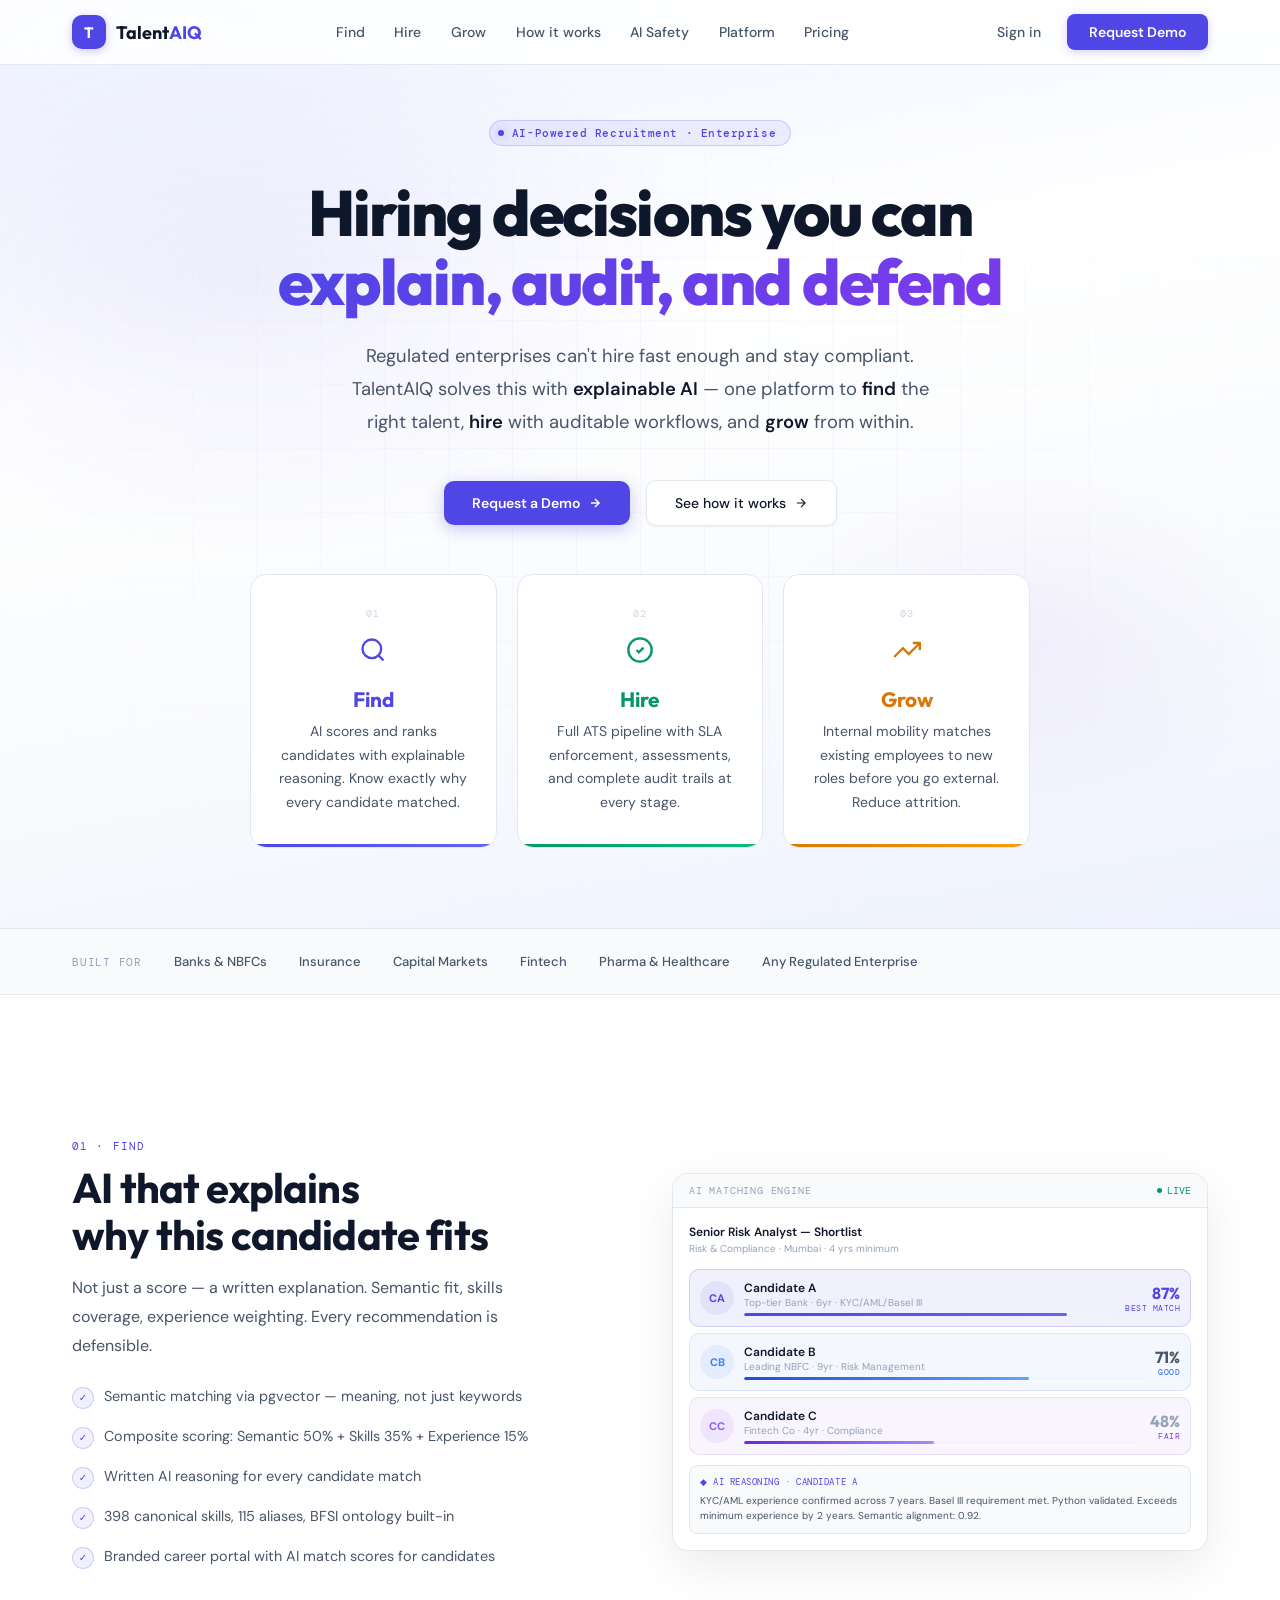
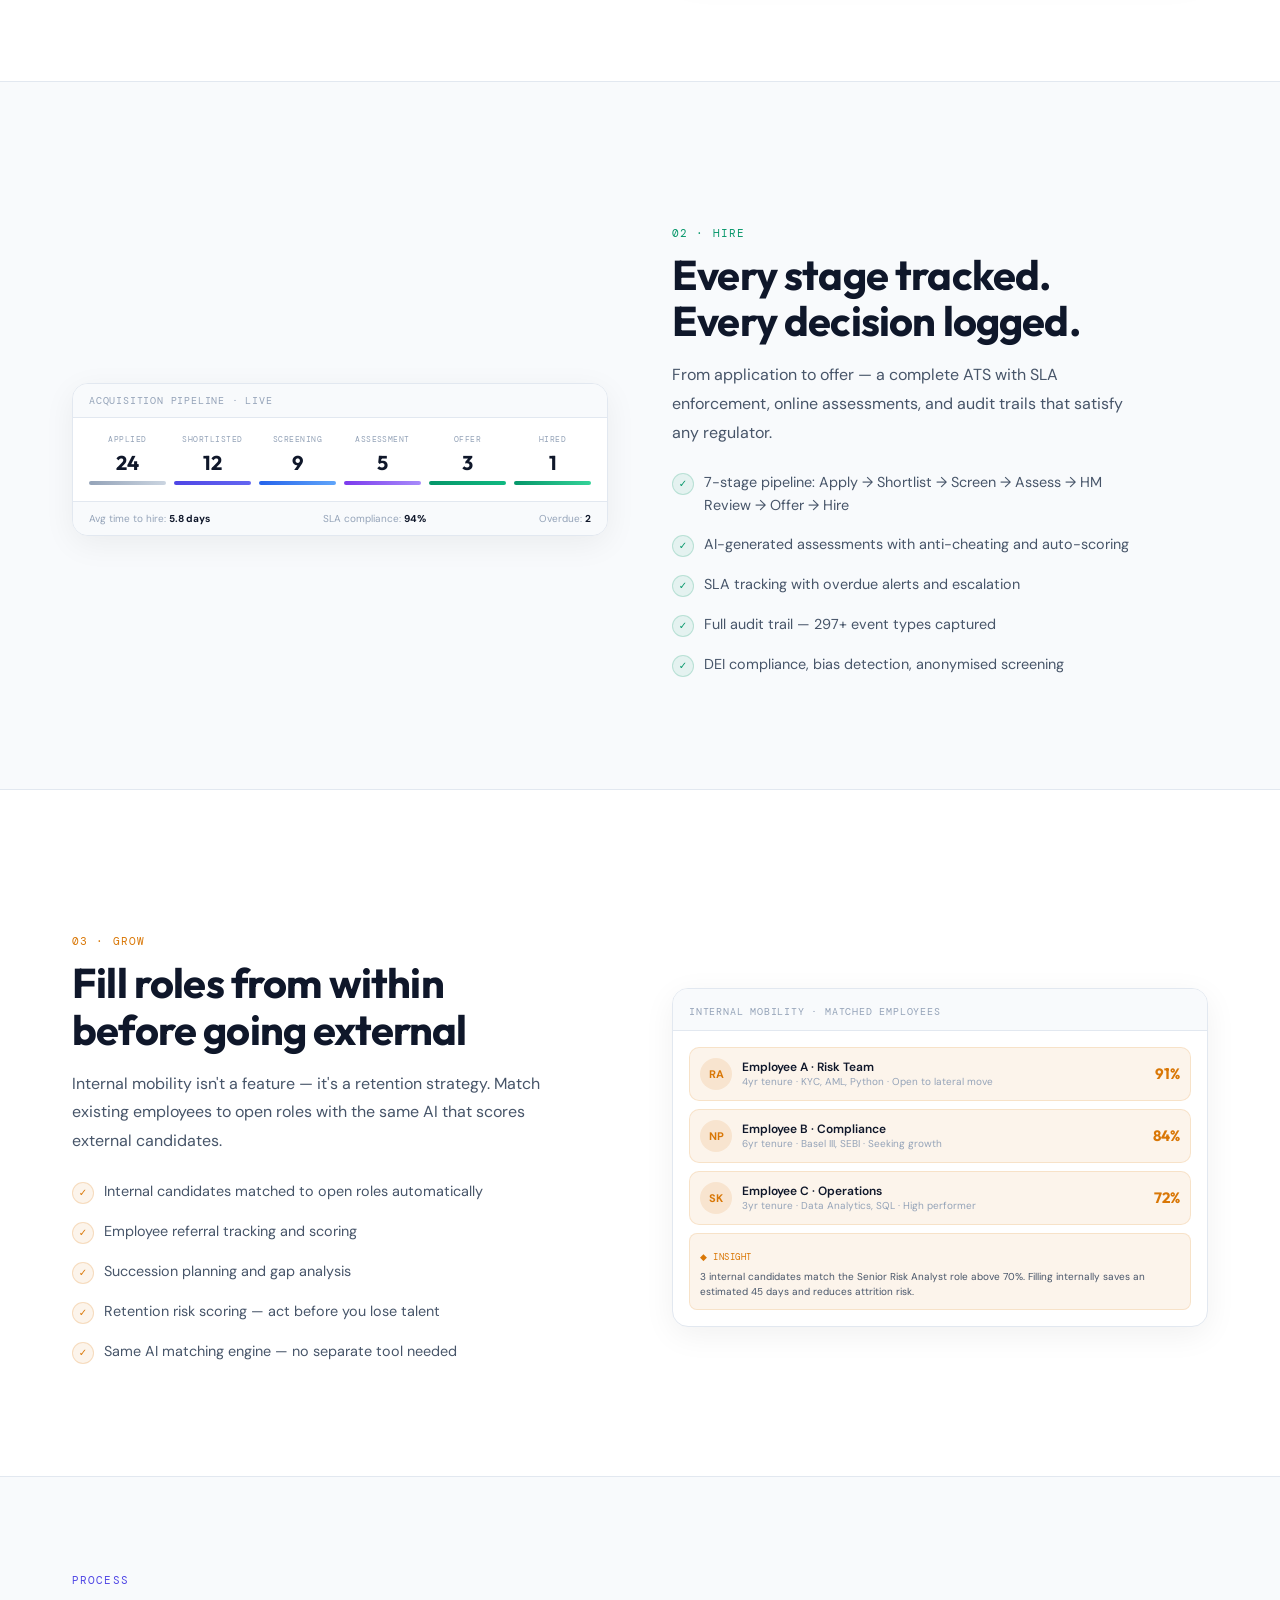
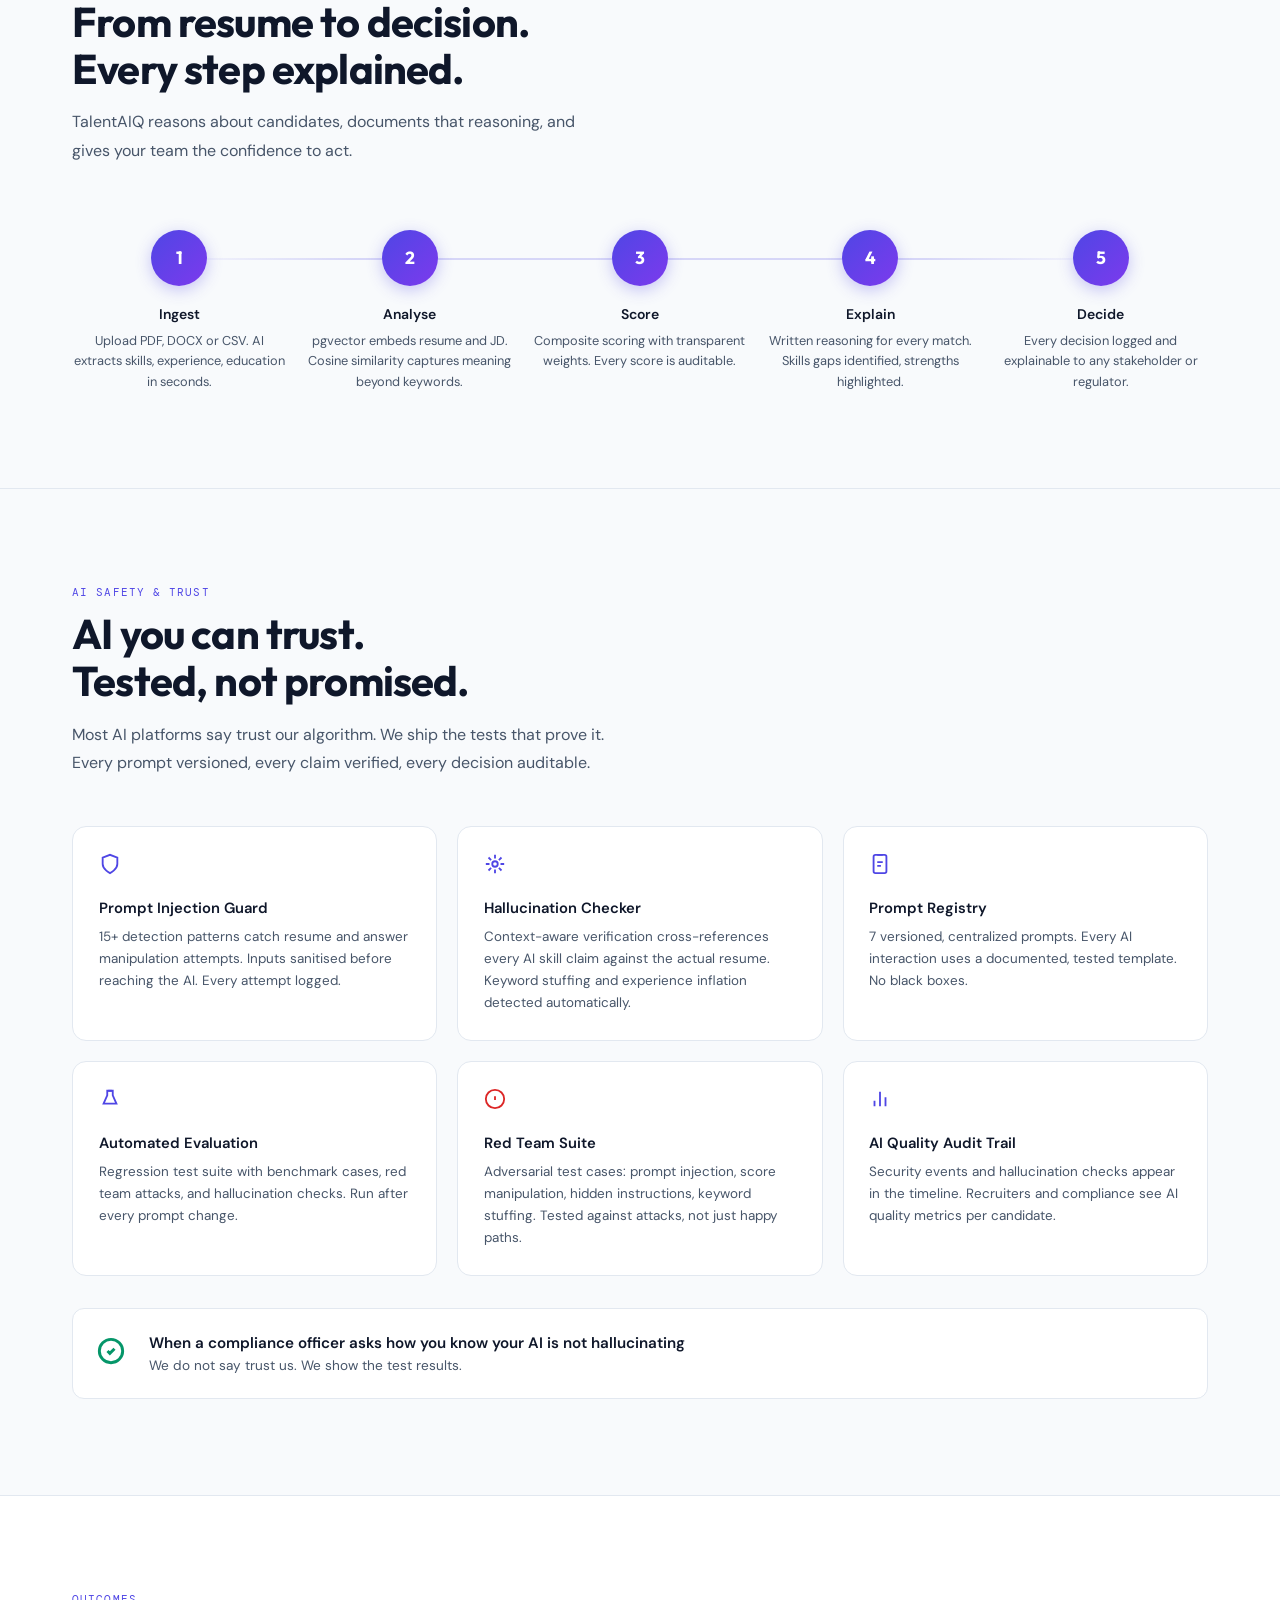
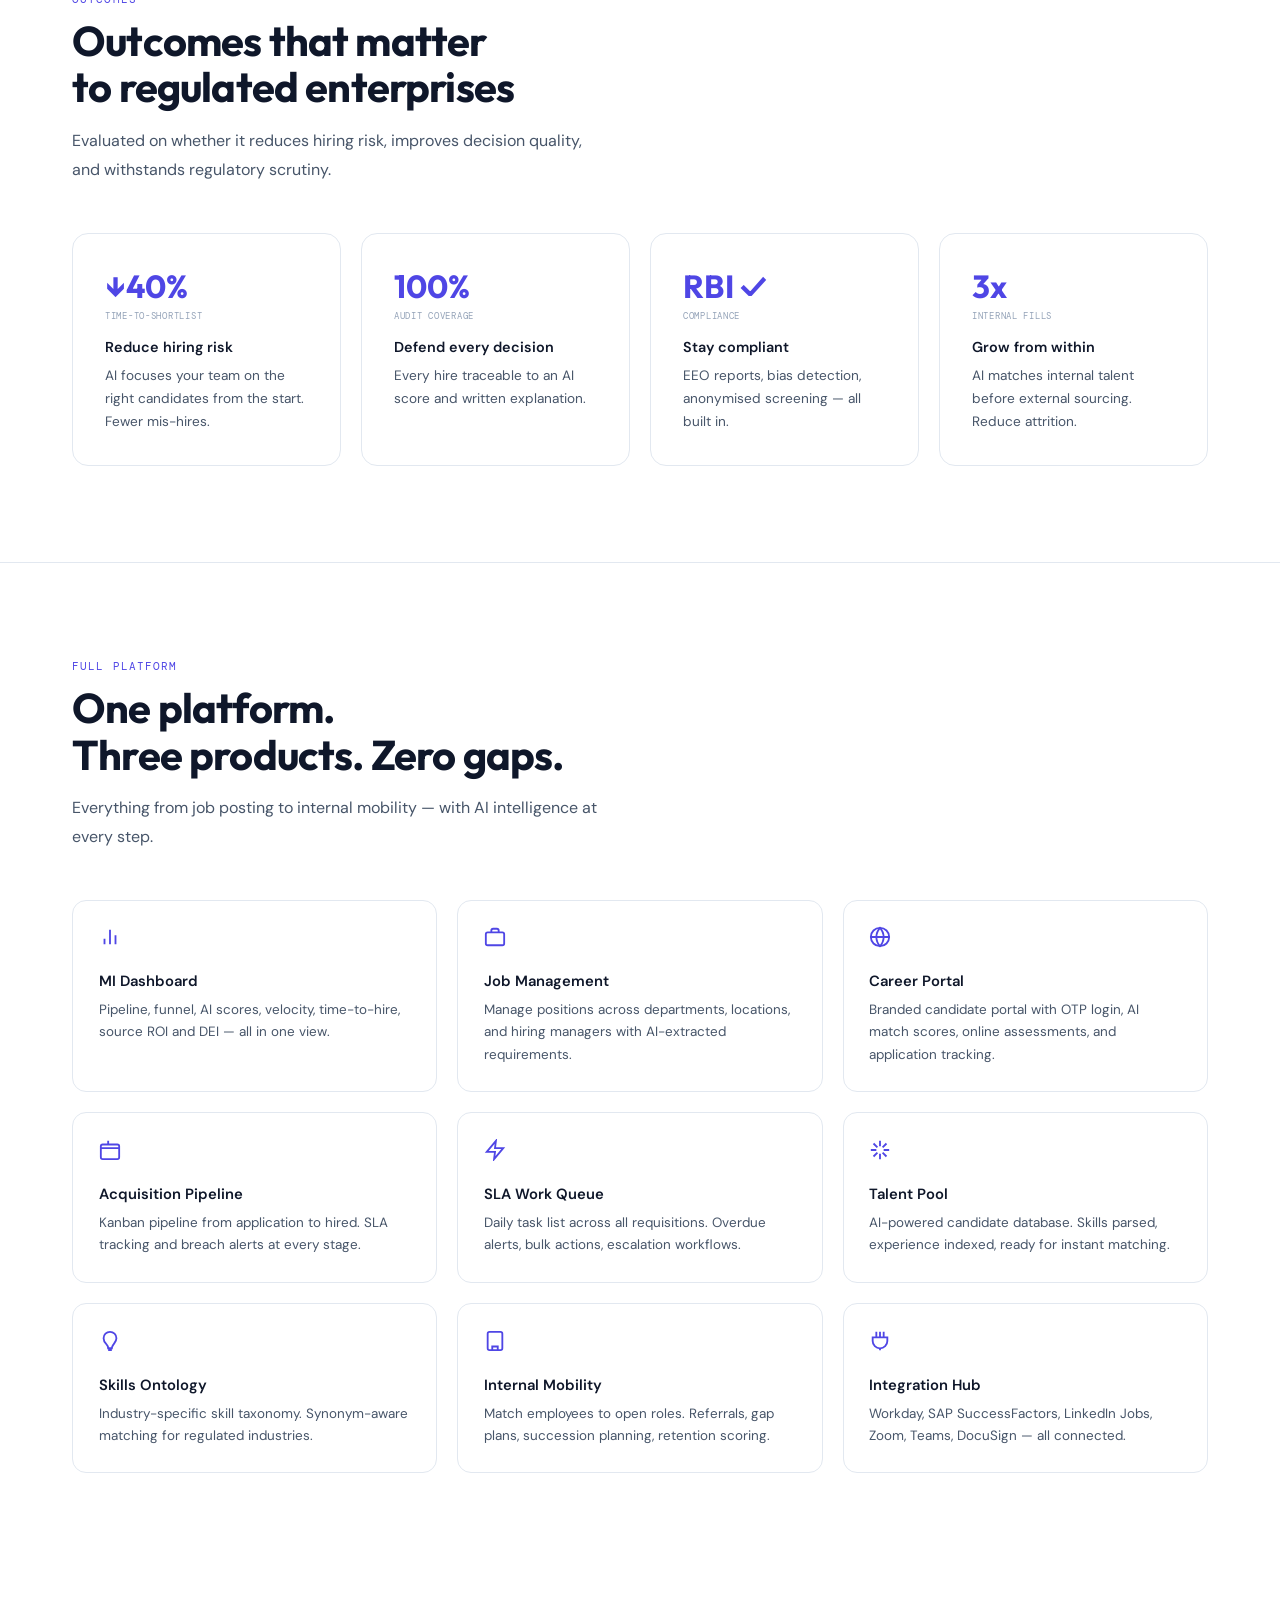
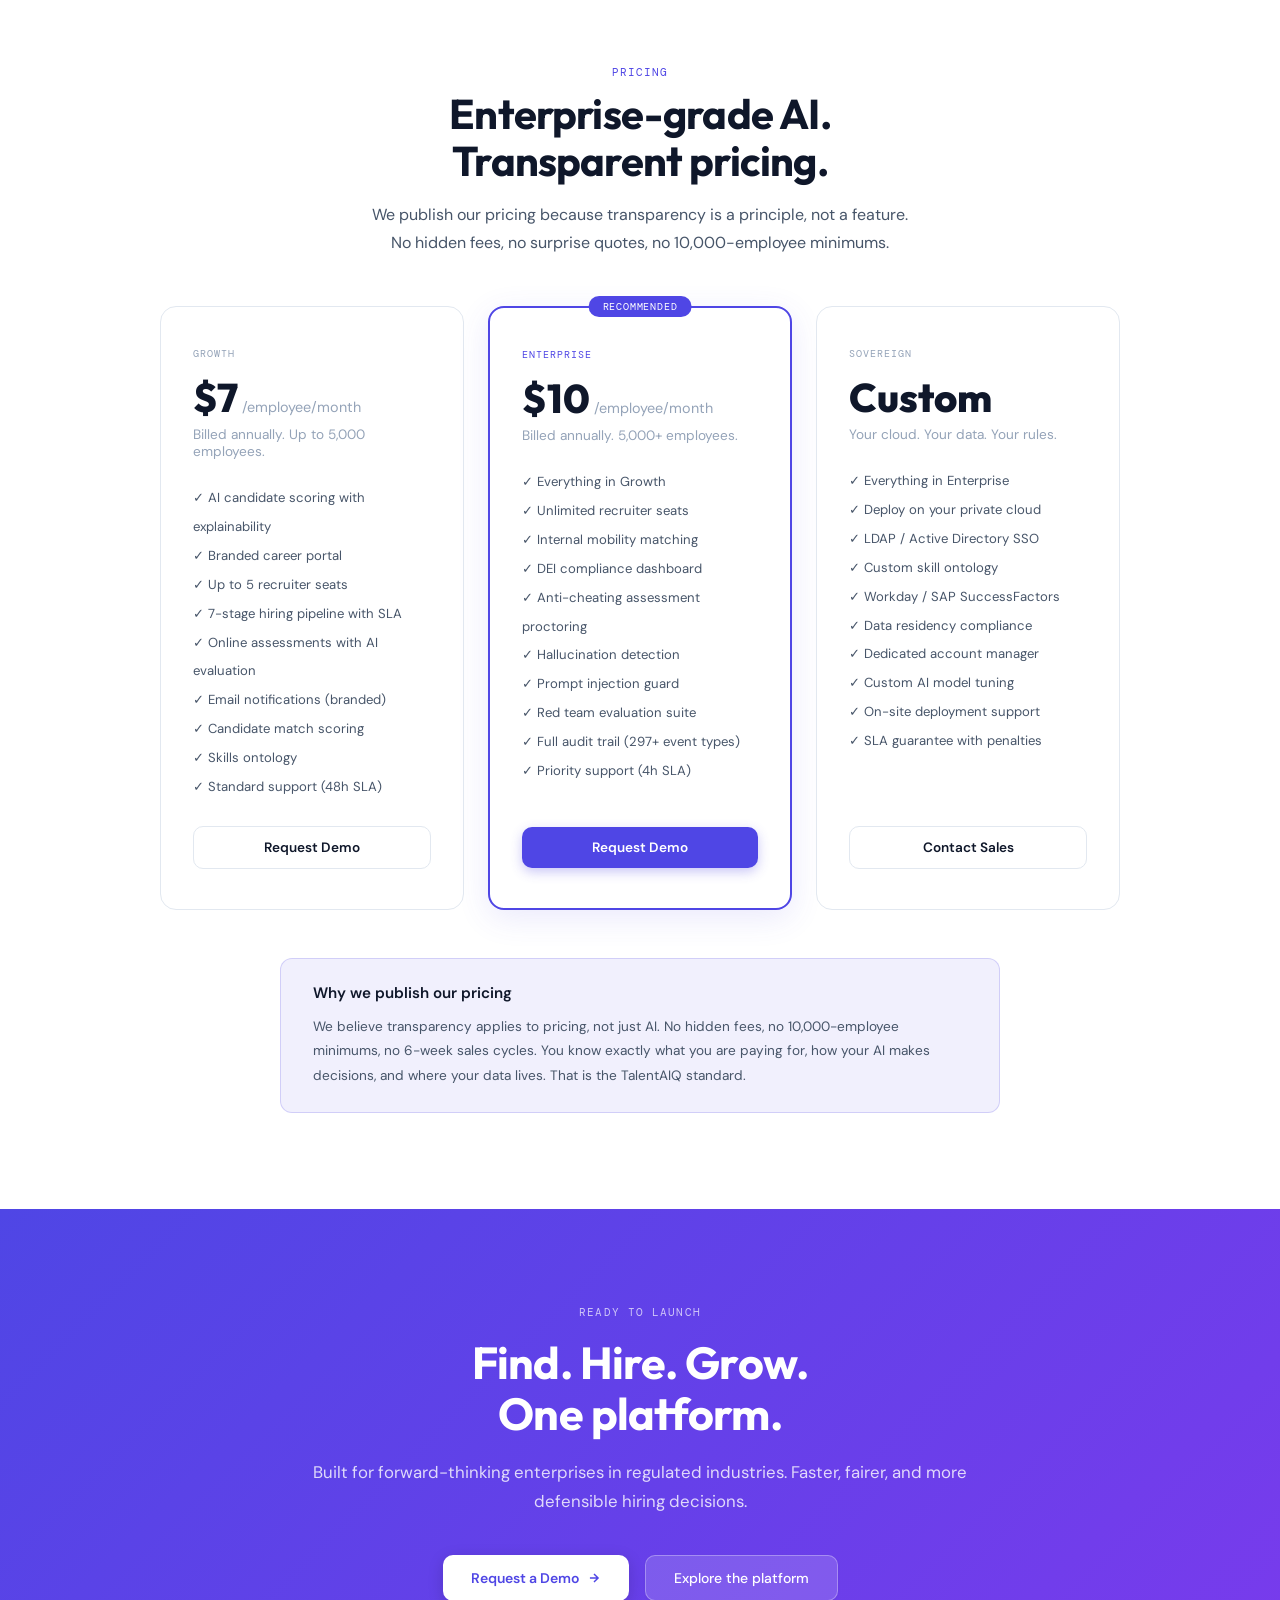
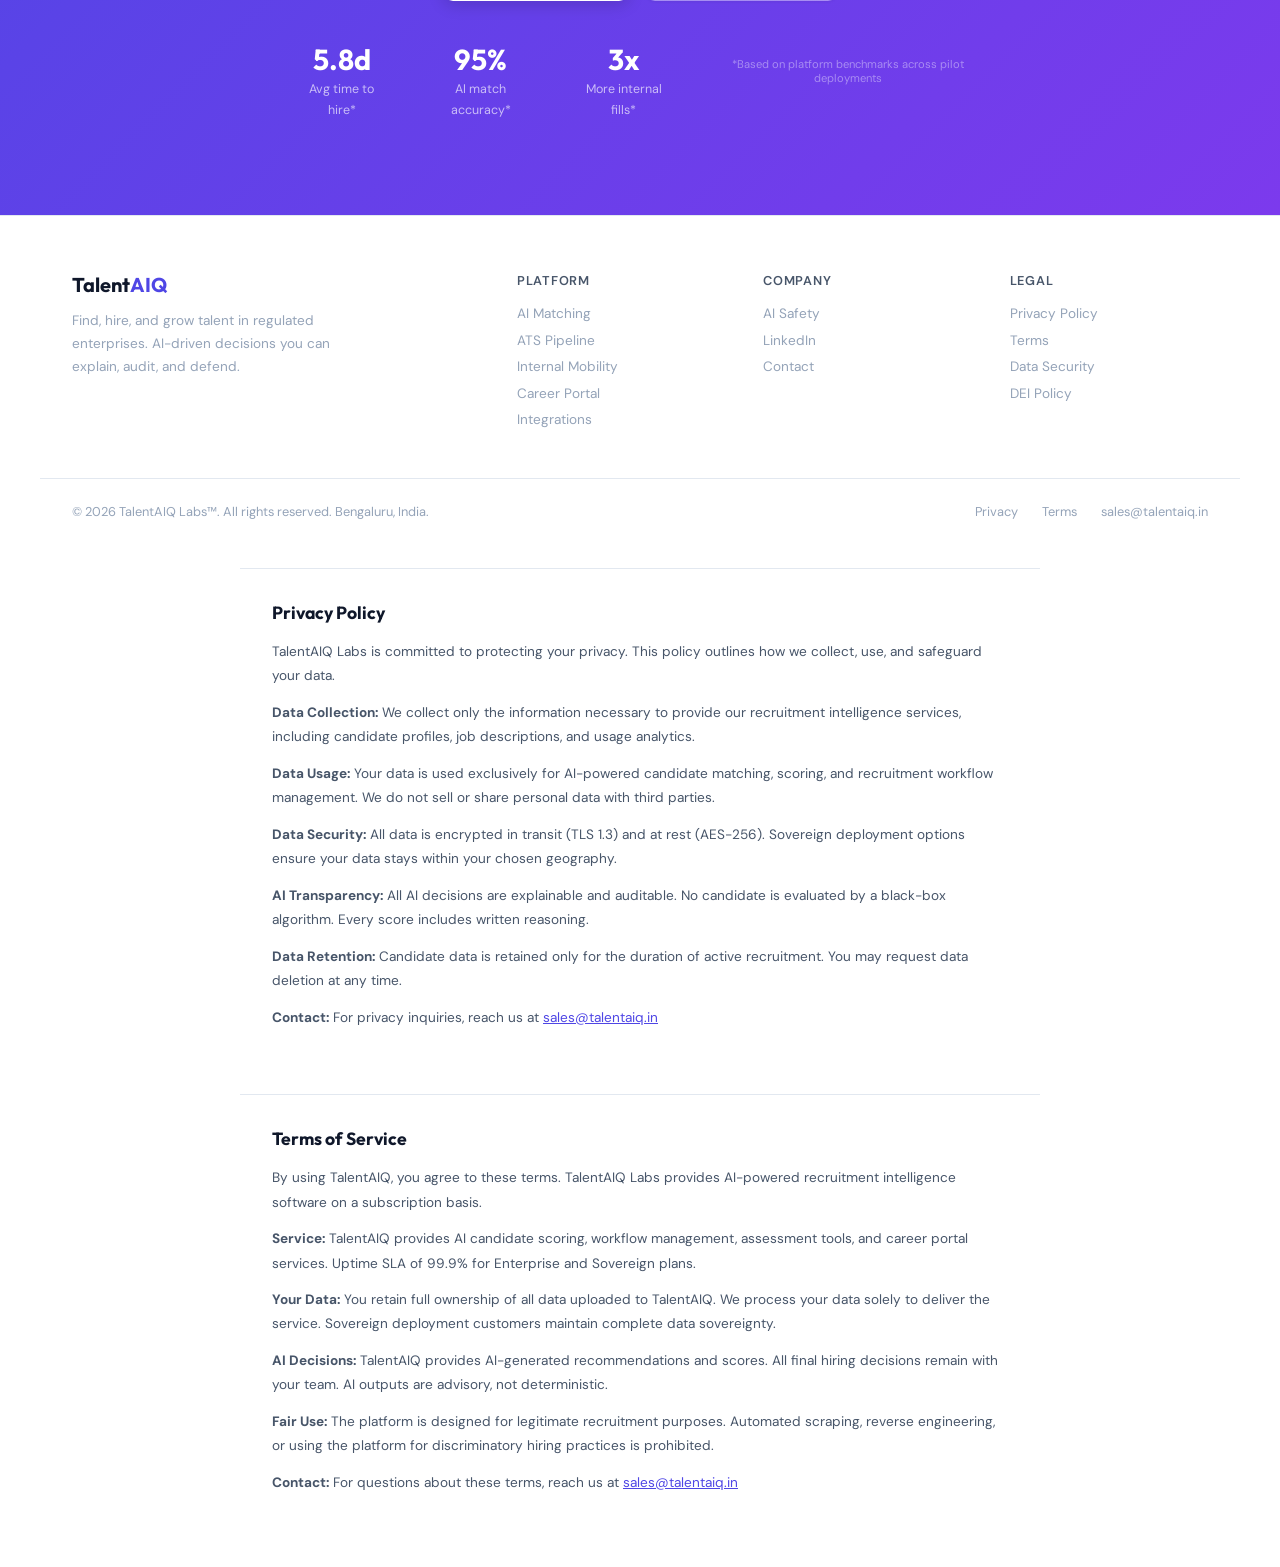
==== index.html @ a7ed18c2 "hide pricing cleanly via CSS" ====
<!DOCTYPE html>
<html lang="en">
<head>
<meta charset="UTF-8"/>
<meta name="viewport" content="width=device-width, initial-scale=1.0"/>
<title>TalentAIQ — AI Recruitment for Banks, NBFCs & Regulated Enterprises</title>
<meta name="description" content="Find, hire, and grow talent in regulated enterprises. Explainable AI scoring, compliance-ready workflows, internal mobility — one platform."/>
<meta property="og:type" content="website"/>
<meta property="og:title" content="TalentAIQ - AI Recruitment for Regulated Enterprises"/>
<meta property="og:description" content="AI-powered hiring decisions you can explain, audit, and defend. Built for banks, NBFCs, insurance, pharma, and any regulated enterprise."/>
<meta property="og:url" content="https://www.talentaiq.in"/>
<meta property="og:image" content="https://www.talentaiq.in/og-image.png"/>
<meta property="og:site_name" content="TalentAIQ"/>
<meta name="twitter:card" content="summary_large_image"/>
<meta name="twitter:title" content="TalentAIQ - AI Recruitment for Regulated Enterprises"/>
<meta name="twitter:description" content="AI-powered hiring decisions you can explain, audit, and defend."/>
<meta name="twitter:image" content="https://www.talentaiq.in/og-image.png"/>
<link rel="icon" type="image/svg+xml" href="data:image/svg+xml,<svg xmlns='http://www.w3.org/2000/svg' viewBox='0 0 32 32'><rect width='32' height='32' rx='7' fill='%234F46E5'/><text x='16' y='23' font-family='system-ui' font-size='20' font-weight='700' fill='white' text-anchor='middle'>T</text></svg>"/>
<link href="https://fonts.googleapis.com/css2?family=DM+Sans:opsz,wght@9..40,300;9..40,400;9..40,500;9..40,600;9..40,700&family=Outfit:wght@400;500;600;700;800&family=DM+Mono:wght@400;500&display=swap" rel="stylesheet"/>
<style>
*,*::before,*::after{box-sizing:border-box;margin:0;padding:0}
:root{--bg:#fff;--bg2:#f8fafc;--bg3:#f1f5f9;--border:#e2e8f0;--border2:#cbd5e1;--t1:#0f172a;--t2:#475569;--t3:#94a3b8;--t4:#cbd5e1;--brand:#4F46E5;--brand-l:#6366F1;--brand-d:#4338CA;--brand-dim:rgba(79,70,229,.08);--brand-b:rgba(79,70,229,.2);--purple:#7c3aed;--green:#059669;--green-dim:rgba(5,150,105,.08);--blue:#2563eb;--amber:#d97706;--amber-dim:rgba(217,119,6,.08);--fd:'Outfit',system-ui,sans-serif;--fb:'DM Sans',system-ui,sans-serif;--fm:'DM Mono',monospace}
html{scroll-behavior:smooth}body{font-family:var(--fb);background:var(--bg);color:var(--t1);-webkit-font-smoothing:antialiased;overflow-x:hidden}
nav{position:fixed;top:0;left:0;right:0;z-index:500;background:rgba(255,255,255,.85);backdrop-filter:blur(20px) saturate(180%);border-bottom:1px solid var(--border)}
.nav-w{max-width:1200px;margin:0 auto;padding:0 2rem;height:64px;display:flex;align-items:center;justify-content:space-between}
.nav-logo{display:flex;align-items:center;gap:10px;text-decoration:none}
.nav-logomark{width:34px;height:34px;border-radius:10px;background:var(--brand);display:grid;place-items:center;font-family:var(--fd);font-size:15px;font-weight:700;color:white;box-shadow:0 2px 8px rgba(79,70,229,.3)}
.nav-wordmark{font-family:var(--fd);font-size:18px;font-weight:700;color:var(--t1)}.nav-wordmark b{color:var(--brand)}
.nav-links{display:flex;gap:.1rem}.nav-a{color:var(--t2);text-decoration:none;font-size:14px;font-weight:500;padding:8px 14px;border-radius:8px;transition:all .2s}.nav-a:hover{color:var(--t1);background:var(--bg2)}
.nav-end{display:flex;align-items:center;gap:.75rem}.nav-ghost{color:var(--t2);font-size:14px;font-weight:500;text-decoration:none;padding:8px 14px;border-radius:8px;transition:all .2s}.nav-ghost:hover{color:var(--t1)}
.nav-cta{background:var(--brand);color:white;font-size:14px;font-weight:600;padding:9px 22px;border-radius:8px;text-decoration:none;transition:all .2s;box-shadow:0 2px 8px rgba(79,70,229,.25)}.nav-cta:hover{background:var(--brand-d);transform:translateY(-1px);box-shadow:0 6px 20px rgba(79,70,229,.35)}
.hero{min-height:100vh;display:flex;align-items:center;position:relative;overflow:hidden;padding:120px 0 80px;background:linear-gradient(170deg,#eef2ff 0%,#fff 35%,#f8fafc 70%,#eef2ff 100%)}
.hero-bg{position:absolute;inset:0;pointer-events:none}.hb-gradient{position:absolute;inset:0;background:radial-gradient(ellipse 60% 50% at 20% 30%,rgba(79,70,229,.08) 0%,transparent 60%),radial-gradient(ellipse 40% 40% at 80% 70%,rgba(124,58,237,.06) 0%,transparent 50%)}
.hb-grid{position:absolute;inset:0;background-image:linear-gradient(rgba(79,70,229,.04) 1px,transparent 1px),linear-gradient(90deg,rgba(79,70,229,.04) 1px,transparent 1px);background-size:64px 64px;mask-image:radial-gradient(ellipse 80% 70% at 50% 50%,black 0%,transparent 75%)}
.hero-inner{max-width:1200px;margin:0 auto;padding:0 2rem;position:relative;z-index:2}
.hero-center{text-align:center;max-width:780px;margin:0 auto}
.hero-kicker{display:inline-flex;align-items:center;gap:8px;padding:5px 14px 5px 8px;background:var(--brand-dim);border:1px solid var(--brand-b);border-radius:999px;margin-bottom:2rem;animation:fadeUp .8s ease .2s both}
.hk-dot{width:6px;height:6px;border-radius:50%;background:var(--brand);box-shadow:0 0 8px rgba(79,70,229,.4);animation:pulseBrand 2.4s ease-in-out infinite}.hk-text{font-family:var(--fm);font-size:11px;font-weight:500;color:var(--brand);letter-spacing:.05em}
.hero-h1{font-family:var(--fd);font-size:clamp(2.6rem,5vw,4rem);font-weight:800;line-height:1.08;letter-spacing:-.03em;color:var(--t1);margin-bottom:1.5rem;animation:fadeUp .8s ease .35s both}
.hero-h1 em{font-style:normal;background:linear-gradient(135deg,var(--brand),var(--purple));-webkit-background-clip:text;-webkit-text-fill-color:transparent;background-clip:text}
.hero-sub{font-size:1.15rem;line-height:1.8;color:var(--t2);margin:0 auto 2.5rem;max-width:600px;animation:fadeUp .8s ease .5s both}.hero-sub strong{color:var(--t1);font-weight:600}
.hero-actions{display:flex;align-items:center;justify-content:center;gap:1rem;flex-wrap:wrap;margin-bottom:3rem;animation:fadeUp .8s ease .65s both}
.btn-primary{display:inline-flex;align-items:center;gap:8px;background:var(--brand);color:white;font-size:14px;font-weight:600;padding:13px 28px;border-radius:10px;text-decoration:none;border:none;cursor:pointer;font-family:var(--fb);box-shadow:0 4px 16px rgba(79,70,229,.3);transition:all .25s}.btn-primary:hover{background:var(--brand-d);transform:translateY(-2px);box-shadow:0 8px 28px rgba(79,70,229,.4)}
.btn-secondary{display:inline-flex;align-items:center;gap:8px;background:white;border:1px solid var(--border);color:var(--t1);font-size:14px;font-weight:500;padding:13px 28px;border-radius:10px;text-decoration:none;transition:all .25s;box-shadow:0 1px 3px rgba(0,0,0,.06)}.btn-secondary:hover{border-color:var(--brand-b);transform:translateY(-2px)}

/* ── THREE PILLARS ── */
.pillars{display:grid;grid-template-columns:repeat(3,1fr);gap:1.25rem;animation:fadeUp .8s ease .8s both;max-width:900px;margin:0 auto}
.pillar{background:white;border:1px solid var(--border);border-radius:16px;padding:2rem 1.5rem;text-align:center;transition:all .3s;position:relative;overflow:hidden}
.pillar:hover{border-color:var(--brand-b);transform:translateY(-4px);box-shadow:0 12px 32px rgba(0,0,0,.06)}
.pillar-num{font-family:var(--fm);font-size:10px;color:var(--t4);letter-spacing:.1em;margin-bottom:.75rem}
.pillar-icon{font-size:2rem;margin-bottom:.75rem}
.pillar-h{font-family:var(--fd);font-size:1.3rem;font-weight:700;margin-bottom:.5rem}
.pillar-h.find{color:var(--brand)}
.pillar-h.hire{color:var(--green)}
.pillar-h.grow{color:var(--amber)}
.pillar-p{font-size:.88rem;line-height:1.7;color:var(--t2)}
.pillar-line{position:absolute;bottom:0;left:0;right:0;height:3px}
.pillar-line.find{background:linear-gradient(90deg,var(--brand),var(--brand-l))}
.pillar-line.hire{background:linear-gradient(90deg,var(--green),#10b981)}
.pillar-line.grow{background:linear-gradient(90deg,var(--amber),#f59e0b)}

/* ── TRUST ── */
.trust-strip{position:relative;z-index:10;border-top:1px solid var(--border);border-bottom:1px solid var(--border);background:var(--bg2);padding:1.5rem 0}.ts-inner{max-width:1200px;margin:0 auto;padding:0 2rem;display:flex;align-items:center;gap:2rem;flex-wrap:wrap}.ts-label{font-family:var(--fm);font-size:11px;letter-spacing:.07em;color:var(--t3);flex-shrink:0}.ts-items{display:flex;gap:2rem;flex-wrap:wrap}.ts-item{font-size:13px;color:var(--t2);font-weight:500}
section{position:relative;z-index:10;padding:6rem 0}.sw{max-width:1200px;margin:0 auto;padding:0 2rem}
.eyebrow{font-family:var(--fm);font-size:11px;letter-spacing:.1em;color:var(--brand);margin-bottom:.75rem}.s-h2{font-family:var(--fd);font-size:clamp(1.8rem,3.5vw,2.6rem);font-weight:700;line-height:1.12;letter-spacing:-.02em;margin-bottom:1rem;color:var(--t1)}.s-lead{font-size:1rem;line-height:1.8;color:var(--t2);max-width:540px}

/* ── FIND SECTION ── */
.find-sec{background:var(--bg)}
.fhg-grid{display:grid;grid-template-columns:1fr 1fr;gap:4rem;align-items:center;margin-top:3rem}
.fhg-content{max-width:480px}
.fhg-features{list-style:none;margin-top:1.5rem}
.fhg-features li{display:flex;align-items:flex-start;gap:10px;margin-bottom:1rem;font-size:.9rem;color:var(--t2);line-height:1.6}
.fhg-features li .check{width:22px;height:22px;border-radius:50%;display:grid;place-items:center;font-size:10px;flex-shrink:0;margin-top:2px}
.check.brand{background:var(--brand-dim);border:1px solid var(--brand-b);color:var(--brand)}
.check.green{background:var(--green-dim);border:1px solid rgba(5,150,105,.2);color:var(--green)}
.check.amber{background:var(--amber-dim);border:1px solid rgba(217,119,6,.2);color:var(--amber)}

/* ── HERO UI CARD ── */
.hui-card{background:white;border:1px solid var(--border);border-radius:16px;overflow:hidden;box-shadow:0 16px 48px rgba(0,0,0,.08)}
.hui-topbar{background:var(--bg2);padding:10px 16px;display:flex;align-items:center;justify-content:space-between;border-bottom:1px solid var(--border)}.hui-title{font-family:var(--fm);font-size:10px;letter-spacing:.08em;color:var(--t3)}.hui-live{display:flex;align-items:center;gap:5px;font-family:var(--fm);font-size:10px;color:var(--green)}.hui-live-dot{width:5px;height:5px;border-radius:50%;background:var(--green);animation:pulseGreen 2s ease infinite}
.hui-body{padding:16px}.hui-role-h{font-size:12px;font-weight:600;color:var(--t1);margin-bottom:2px}.hui-role-s{font-size:10px;color:var(--t3);margin-bottom:14px}
.hui-cand{display:flex;align-items:center;gap:10px;padding:10px;border-radius:10px;margin-bottom:6px}.hui-cand.top{background:var(--brand-dim);border:1px solid var(--brand-b)}.hui-cand.c2{background:rgba(37,99,235,.05);border:1px solid rgba(37,99,235,.12)}.hui-cand.c3{background:rgba(124,58,237,.05);border:1px solid rgba(124,58,237,.12)}
.hui-av{width:34px;height:34px;border-radius:50%;display:grid;place-items:center;font-size:11px;font-weight:700;flex-shrink:0}.hui-info{flex:1;min-width:0}.hui-name{font-size:12px;font-weight:600;color:var(--t1)}.hui-role-sm{font-size:10px;color:var(--t3);margin-bottom:4px}.hui-bar-track{height:3px;background:var(--bg3);border-radius:2px;overflow:hidden}.hui-bar-fill{height:100%;border-radius:2px}.hui-score{text-align:right;flex-shrink:0}.hui-pct{font-family:var(--fd);font-size:16px;font-weight:700;display:block}.hui-tier{font-family:var(--fm);font-size:8px;letter-spacing:.06em;display:block}.tier-best{color:var(--brand)}.tier-good{color:var(--blue)}.tier-fair{color:var(--purple)}
.hui-explain{background:var(--bg2);border:1px solid var(--border);border-radius:8px;padding:10px;margin-top:10px}.hui-explain-label{font-family:var(--fm);font-size:9px;color:var(--brand);letter-spacing:.06em;margin-bottom:5px}.hui-explain-text{font-size:10px;color:var(--t2);line-height:1.5}

/* ── HIRE SECTION ── */
.hire-sec{background:var(--bg2);border-top:1px solid var(--border);border-bottom:1px solid var(--border)}
.pipeline-visual{background:white;border:1px solid var(--border);border-radius:16px;overflow:hidden;box-shadow:0 8px 32px rgba(0,0,0,.06)}
.pipe-header{background:var(--bg2);padding:10px 16px;border-bottom:1px solid var(--border);display:flex;justify-content:space-between;align-items:center}
.pipe-title{font-family:var(--fm);font-size:10px;letter-spacing:.08em;color:var(--t3)}
.pipe-body{padding:16px;display:flex;gap:8px}
.pipe-col{flex:1;text-align:center}
.pipe-stage{font-family:var(--fm);font-size:8px;letter-spacing:.06em;color:var(--t3);margin-bottom:6px}
.pipe-count{font-family:var(--fd);font-size:20px;font-weight:700;color:var(--t1)}
.pipe-bar{height:4px;border-radius:2px;margin-top:6px}
.pipe-sla{display:flex;justify-content:space-between;padding:10px 16px;border-top:1px solid var(--border);background:var(--bg2)}
.pipe-sla-item{font-size:10px;color:var(--t3)}.pipe-sla-item strong{color:var(--t1)}

/* ── GROW SECTION ── */
.grow-sec{background:var(--bg)}
.grow-visual{background:white;border:1px solid var(--border);border-radius:16px;overflow:hidden;box-shadow:0 8px 32px rgba(0,0,0,.06)}
.grow-header{background:var(--bg2);padding:10px 16px;border-bottom:1px solid var(--border)}
.grow-body{padding:16px}
.grow-match{display:flex;align-items:center;gap:10px;padding:10px;border-radius:10px;margin-bottom:8px;background:var(--amber-dim);border:1px solid rgba(217,119,6,.15)}
.grow-match-av{width:32px;height:32px;border-radius:50%;background:rgba(217,119,6,.12);color:var(--amber);display:grid;place-items:center;font-size:11px;font-weight:700}
.grow-match-info{flex:1}.grow-match-name{font-size:12px;font-weight:600;color:var(--t1)}.grow-match-meta{font-size:10px;color:var(--t3)}
.grow-match-score{font-family:var(--fd);font-size:15px;font-weight:700;color:var(--amber)}

/* ── HOW IT WORKS ── */
.hiw-sec{background:var(--bg2);border-top:1px solid var(--border)}.hiw-head{max-width:580px;margin-bottom:4rem}
.hiw-steps{display:grid;grid-template-columns:repeat(5,1fr);gap:1rem;position:relative}.hiw-steps::before{content:'';position:absolute;top:28px;left:8%;right:8%;height:2px;background:linear-gradient(90deg,transparent,var(--brand-b) 20%,var(--brand-b) 80%,transparent)}.hiw-step{text-align:center}.hiw-num{width:56px;height:56px;border-radius:50%;background:linear-gradient(135deg,var(--brand),var(--purple));display:flex;align-items:center;justify-content:center;font-family:var(--fd);font-weight:700;font-size:1.1rem;color:white;margin:0 auto 1.2rem;box-shadow:0 4px 16px rgba(79,70,229,.3)}.hiw-h{font-size:.875rem;font-weight:600;color:var(--t1);margin-bottom:.5rem}.hiw-p{font-size:.8rem;line-height:1.6;color:var(--t2)}

/* ── ENTERPRISE VALUE ── */
.ev-grid{display:grid;grid-template-columns:repeat(4,1fr);gap:1.25rem;margin-top:3rem}.ev-card{background:white;border:1px solid var(--border);border-radius:16px;padding:2rem;transition:border-color .3s,transform .4s}.ev-card:hover{border-color:var(--brand-b);transform:translateY(-4px);box-shadow:0 8px 24px rgba(0,0,0,.06)}.ev-metric{font-family:var(--fd);font-size:2rem;font-weight:700;color:var(--brand);margin-bottom:.25rem}.ev-metric-l{font-family:var(--fm);font-size:9px;letter-spacing:.08em;color:var(--t3);margin-bottom:1rem}.ev-h{font-size:.9rem;font-weight:600;color:var(--t1);margin-bottom:.5rem}.ev-p{font-size:.85rem;line-height:1.7;color:var(--t2)}

/* ── CAPABILITIES ── */
.caps-sec{background:var(--bg);border-top:1px solid var(--border)}.caps-grid{display:grid;grid-template-columns:repeat(3,1fr);gap:1.25rem;margin-top:3rem}.cap-card{background:white;border:1px solid var(--border);border-radius:14px;padding:1.6rem;transition:border-color .3s,transform .4s}.cap-card:hover{border-color:var(--brand-b);transform:translateY(-4px);box-shadow:0 8px 24px rgba(0,0,0,.06)}.cap-icon{font-size:1.4rem;margin-bottom:1rem}.cap-h{font-size:.925rem;font-weight:600;color:var(--t1);margin-bottom:.5rem}.cap-p{font-size:.84rem;line-height:1.65;color:var(--t2)}

/* ── CTA ── */
.cta-sec{background:linear-gradient(135deg,var(--brand),var(--purple));text-align:center;position:relative;overflow:hidden;padding:6rem 0}.cta-inner{max-width:680px;margin:0 auto;position:relative;z-index:2}.cta-h{font-family:var(--fd);font-size:clamp(1.8rem,3.5vw,2.8rem);font-weight:700;letter-spacing:-.02em;line-height:1.12;margin-bottom:1.2rem;color:white}.cta-sub{font-size:1.05rem;color:rgba(255,255,255,.8);line-height:1.7;margin-bottom:2.5rem}.cta-sec .btn-primary{background:white;color:var(--brand);box-shadow:0 4px 16px rgba(0,0,0,.15)}.cta-sec .btn-primary:hover{background:#f8fafc;transform:translateY(-2px)}.cta-sec .btn-secondary{background:rgba(255,255,255,.15);border:1px solid rgba(255,255,255,.3);color:white}.cta-sec .btn-secondary:hover{background:rgba(255,255,255,.25)}.cta-stats{display:flex;justify-content:center;gap:3rem;margin-top:2.5rem}.cs-item{text-align:center}.cs-num{font-family:var(--fd);font-size:1.8rem;font-weight:700;color:white;display:block}.cs-label{font-size:.78rem;color:rgba(255,255,255,.65)}

/* ── FOOTER ── */
footer{border-top:1px solid var(--border);padding:3.5rem 0 2.5rem;background:var(--bg)}.footer-grid{max-width:1200px;margin:0 auto;padding:0 2rem;display:grid;grid-template-columns:2fr 1fr 1fr 1fr;gap:3rem}.footer-brand .nav-wordmark{font-size:20px;margin-bottom:.75rem;display:block}.footer-brand p{font-size:.85rem;color:var(--t3);line-height:1.7;max-width:260px}.footer-col h4{font-size:.8rem;font-weight:600;color:var(--t2);letter-spacing:.06em;text-transform:uppercase;margin-bottom:1rem}.footer-col a{display:block;font-size:.85rem;color:var(--t3);text-decoration:none;margin-bottom:.6rem;transition:color .2s}.footer-col a:hover{color:var(--t1)}.footer-bottom{max-width:1200px;margin:2.5rem auto 0;padding:1.5rem 2rem 0;border-top:1px solid var(--border);display:flex;justify-content:space-between;align-items:center;flex-wrap:wrap;gap:1rem}.footer-copy{font-size:.8rem;color:var(--t3)}.footer-links{display:flex;gap:1.5rem}.footer-links a{font-size:.8rem;color:var(--t3);text-decoration:none;transition:color .2s}.footer-links a:hover{color:var(--t1)}
@keyframes fadeUp{from{transform:translateY(28px);opacity:0}to{transform:translateY(0);opacity:1}}
@keyframes levitate{0%,100%{transform:translateY(0)}50%{transform:translateY(-8px)}}
@keyframes pulseBrand{0%,100%{box-shadow:0 0 4px var(--brand)}50%{box-shadow:0 0 12px var(--brand),0 0 24px rgba(79,70,229,.3)}}
@keyframes pulseGreen{0%,100%{box-shadow:0 0 3px var(--green)}50%{box-shadow:0 0 8px var(--green)}}
.reveal{opacity:0;transform:translateY(24px);transition:opacity .7s ease,transform .7s ease}.reveal.visible{opacity:1;transform:translateY(0)}
@media(max-width:1024px){.pillars{grid-template-columns:1fr}.fhg-grid{grid-template-columns:1fr;gap:2rem}.hiw-steps{grid-template-columns:1fr;gap:1.5rem}.hiw-steps::before{display:none}.ev-grid,.caps-grid{grid-template-columns:1fr 1fr}.footer-grid{grid-template-columns:1fr 1fr}}
@media(max-width:600px){nav .nav-links{display:none}.sw{padding:0 1.25rem}.ev-grid,.caps-grid{grid-template-columns:1fr}.cta-stats{flex-direction:column;gap:1rem}.footer-grid{grid-template-columns:1fr}}@media(max-width:768px){section#trust div[style*="grid-template-columns:repeat(3"]{grid-template-columns:1fr!important}section#pricing div[style*="grid-template-columns:repeat(3"]{grid-template-columns:1fr!important}.pillars{grid-template-columns:1fr!important}.pipe-body{flex-wrap:wrap}.hiw-steps{grid-template-columns:1fr!important}.hero-h1{font-size:2rem!important}.fhg-grid{grid-template-columns:1fr!important;gap:2rem!important}}
</style>
</head>
<body>

<!-- NAV -->
<nav><div class="nav-w"><a class="nav-logo" href="#"><div class="nav-logomark">T</div><span class="nav-wordmark">Talent<b>AIQ</b></span></a><div class="nav-links"><a class="nav-a" href="#find">Find</a><a class="nav-a" href="#hire">Hire</a><a class="nav-a" href="#grow">Grow</a><a class="nav-a" href="#how">How it works</a><a class="nav-a" href="#trust">AI Safety</a><a class="nav-a" href="#capabilities">Platform</a><a class="nav-a" href="#pricing">Pricing</a></div><div class="nav-end"><a class="nav-ghost" href="https://careers.talentaiq.in/login" target="_blank" rel="noopener">Sign in</a><a class="nav-cta" href="mailto:sales@talentaiq.in?subject=TalentAIQ%20Demo%20Request&body=Hi%20TalentAIQ%20Team%2C%0A%0AI%20would%20like%20to%20schedule%20a%20demo%20of%20TalentAIQ%20for%20our%20organisation.%0A%0AName%3A%20%0ADesignation%3A%20%0ACompany%3A%20%0AIndustry%3A%20%0AEmployee%20Count%3A%20%0ACurrent%20ATS%20(if%20any)%3A%20%0A%0APreferred%20demo%20date%2Ftime%3A%20%0A%0AKey%20requirements%3A%0A-%20%0A-%20%0A%0ALooking%20forward%20to%20hearing%20from%20you.%0A%0ABest%20regards">Request Demo</a></div></div></nav>

<!-- HERO -->
<section class="hero">
<div class="hero-bg"><div class="hb-gradient"></div><div class="hb-grid"></div></div>
<div class="hero-inner">
<div class="hero-center">
  <div class="hero-kicker"><div class="hk-dot"></div><span class="hk-text">AI-Powered Recruitment · Enterprise</span></div>
  <h1 class="hero-h1">Hiring decisions you can<br/><em>explain, audit, and defend</em></h1>
  <p class="hero-sub">Regulated enterprises can't hire fast enough and stay compliant. TalentAIQ solves this with <strong>explainable AI</strong> — one platform to <strong>find</strong> the right talent, <strong>hire</strong> with auditable workflows, and <strong>grow</strong> from within.</p>
  <div class="hero-actions">
    <a class="btn-primary" href="mailto:sales@talentaiq.in?subject=TalentAIQ%20Demo%20Request&body=Hi%20TalentAIQ%20Team%2C%0A%0AI%20would%20like%20to%20schedule%20a%20demo%20of%20TalentAIQ%20for%20our%20organisation.%0A%0AName%3A%20%0ADesignation%3A%20%0ACompany%3A%20%0AIndustry%3A%20%0AEmployee%20Count%3A%20%0ACurrent%20ATS%20(if%20any)%3A%20%0A%0APreferred%20demo%20date%2Ftime%3A%20%0A%0AKey%20requirements%3A%0A-%20%0A-%20%0A%0ALooking%20forward%20to%20hearing%20from%20you.%0A%0ABest%20regards">Request a Demo <svg width="14" height="14" fill="none" stroke="currentColor" stroke-width="2.5" viewBox="0 0 24 24"><path d="M5 12h14M12 5l7 7-7 7"/></svg></a>
    <a class="btn-secondary" href="#find">See how it works <svg width="14" height="14" fill="none" stroke="currentColor" stroke-width="2" viewBox="0 0 24 24"><path d="M5 12h14M12 5l7 7-7 7"/></svg></a>
  </div>
  <!-- Three pillars -->
  <div class="pillars">
    <div class="pillar"><div class="pillar-num">01</div><div class="pillar-icon"><svg width="28" height="28" fill="none" stroke="#4F46E5" stroke-width="2" viewBox="0 0 24 24"><circle cx="11" cy="11" r="8"/><path d="M21 21l-4.35-4.35"/></svg></div><h3 class="pillar-h find">Find</h3><p class="pillar-p">AI scores and ranks candidates with explainable reasoning. Know exactly why every candidate matched.</p><div class="pillar-line find"></div></div>
    <div class="pillar"><div class="pillar-num">02</div><div class="pillar-icon"><svg width="28" height="28" fill="none" stroke="#059669" stroke-width="2" viewBox="0 0 24 24"><path d="M9 12l2 2 4-4"/><circle cx="12" cy="12" r="10"/></svg></div><h3 class="pillar-h hire">Hire</h3><p class="pillar-p">Full ATS pipeline with SLA enforcement, assessments, and complete audit trails at every stage.</p><div class="pillar-line hire"></div></div>
    <div class="pillar"><div class="pillar-num">03</div><div class="pillar-icon"><svg width="28" height="28" fill="none" stroke="#d97706" stroke-width="2" viewBox="0 0 24 24"><path d="M23 6l-9.5 9.5-5-5L1 18"/><path d="M17 6h6v6"/></svg></div><h3 class="pillar-h grow">Grow</h3><p class="pillar-p">Internal mobility matches existing employees to new roles before you go external. Reduce attrition.</p><div class="pillar-line grow"></div></div>
  </div>
</div>
</div>
</section>

<!-- TRUST -->
<div class="trust-strip"><div class="ts-inner"><div class="ts-label">BUILT FOR</div><div class="ts-items"><span class="ts-item">Banks &amp; NBFCs</span><span class="ts-item">Insurance</span><span class="ts-item">Capital Markets</span><span class="ts-item">Fintech</span><span class="ts-item">Pharma &amp; Healthcare</span><span class="ts-item">Any Regulated Enterprise</span></div></div></div>

<!-- FIND -->
<section class="find-sec" id="find">
<div class="sw">
<div class="fhg-grid">
  <div class="fhg-content reveal">
    <div class="eyebrow" style="color:var(--brand)">01 · FIND</div>
    <h2 class="s-h2">AI that explains<br/>why this candidate fits</h2>
    <p class="s-lead">Not just a score — a written explanation. Semantic fit, skills coverage, experience weighting. Every recommendation is defensible.</p>
    <ul class="fhg-features">
      <li><span class="check brand">✓</span>Semantic matching via pgvector — meaning, not just keywords</li>
      <li><span class="check brand">✓</span>Composite scoring: Semantic 50% + Skills 35% + Experience 15%</li>
      <li><span class="check brand">✓</span>Written AI reasoning for every candidate match</li>
      <li><span class="check brand">✓</span>398 canonical skills, 115 aliases, BFSI ontology built-in</li>
      <li><span class="check brand">✓</span>Branded career portal with AI match scores for candidates</li>
    </ul>
  </div>
  <div class="reveal">
    <div class="hui-card">
      <div class="hui-topbar"><span class="hui-title">AI MATCHING ENGINE</span><div class="hui-live"><div class="hui-live-dot"></div>LIVE</div></div>
      <div class="hui-body">
        <div class="hui-role-h">Senior Risk Analyst — Shortlist</div>
        <div class="hui-role-s">Risk &amp; Compliance · Mumbai · 4 yrs minimum</div>
        <div class="hui-cand top"><div class="hui-av" style="background:var(--brand-dim);color:var(--brand)">CA</div><div class="hui-info"><div class="hui-name">Candidate A</div><div class="hui-role-sm">Top-tier Bank · 6yr · KYC/AML/Basel III</div><div class="hui-bar-track"><div class="hui-bar-fill" style="width:87%;background:linear-gradient(90deg,var(--brand),var(--brand-l))"></div></div></div><div class="hui-score"><span class="hui-pct" style="color:var(--brand)">87%</span><span class="hui-tier tier-best">BEST MATCH</span></div></div>
        <div class="hui-cand c2"><div class="hui-av" style="background:rgba(37,99,235,.08);color:#3b82f6">CB</div><div class="hui-info"><div class="hui-name">Candidate B</div><div class="hui-role-sm">Leading NBFC · 9yr · Risk Management</div><div class="hui-bar-track"><div class="hui-bar-fill" style="width:71%;background:linear-gradient(90deg,#1d4ed8,#60a5fa)"></div></div></div><div class="hui-score"><span class="hui-pct" style="color:var(--t2)">71%</span><span class="hui-tier tier-good">GOOD</span></div></div>
        <div class="hui-cand c3"><div class="hui-av" style="background:rgba(124,58,237,.08);color:#8b5cf6">CC</div><div class="hui-info"><div class="hui-name">Candidate C</div><div class="hui-role-sm">Fintech Co · 4yr · Compliance</div><div class="hui-bar-track"><div class="hui-bar-fill" style="width:48%;background:linear-gradient(90deg,#6d28d9,#a78bfa)"></div></div></div><div class="hui-score"><span class="hui-pct" style="color:var(--t3)">48%</span><span class="hui-tier tier-fair">FAIR</span></div></div>
        <div class="hui-explain"><div class="hui-explain-label">◆ AI REASONING · CANDIDATE A</div><div class="hui-explain-text">KYC/AML experience confirmed across 7 years. Basel III requirement met. Python validated. Exceeds minimum experience by 2 years. Semantic alignment: 0.92.</div></div>
      </div>
    </div>
  </div>
</div>
</div>
</section>

<!-- HIRE -->
<section class="hire-sec" id="hire">
<div class="sw">
<div class="fhg-grid">
  <div class="reveal" style="order:2">
    <div class="fhg-content">
      <div class="eyebrow" style="color:var(--green)">02 · HIRE</div>
      <h2 class="s-h2">Every stage tracked.<br/>Every decision logged.</h2>
      <p class="s-lead">From application to offer — a complete ATS with SLA enforcement, online assessments, and audit trails that satisfy any regulator.</p>
      <ul class="fhg-features">
        <li><span class="check green">✓</span>7-stage pipeline: Apply → Shortlist → Screen → Assess → HM Review → Offer → Hire</li>
        <li><span class="check green">✓</span>AI-generated assessments with anti-cheating and auto-scoring</li>
        <li><span class="check green">✓</span>SLA tracking with overdue alerts and escalation</li>
        <li><span class="check green">✓</span>Full audit trail — 297+ event types captured</li>
        <li><span class="check green">✓</span>DEI compliance, bias detection, anonymised screening</li>
      </ul>
    </div>
  </div>
  <div class="reveal" style="order:1">
    <div class="pipeline-visual">
      <div class="pipe-header"><span class="pipe-title">ACQUISITION PIPELINE · LIVE</span></div>
      <div class="pipe-body">
        <div class="pipe-col"><div class="pipe-stage">APPLIED</div><div class="pipe-count">24</div><div class="pipe-bar" style="background:linear-gradient(90deg,#94a3b8,#cbd5e1)"></div></div>
        <div class="pipe-col"><div class="pipe-stage">SHORTLISTED</div><div class="pipe-count">12</div><div class="pipe-bar" style="background:linear-gradient(90deg,var(--brand),var(--brand-l))"></div></div>
        <div class="pipe-col"><div class="pipe-stage">SCREENING</div><div class="pipe-count">9</div><div class="pipe-bar" style="background:linear-gradient(90deg,var(--blue),#60a5fa)"></div></div>
        <div class="pipe-col"><div class="pipe-stage">ASSESSMENT</div><div class="pipe-count">5</div><div class="pipe-bar" style="background:linear-gradient(90deg,var(--purple),#a78bfa)"></div></div>
        <div class="pipe-col"><div class="pipe-stage">OFFER</div><div class="pipe-count">3</div><div class="pipe-bar" style="background:linear-gradient(90deg,var(--green),#10b981)"></div></div>
        <div class="pipe-col"><div class="pipe-stage">HIRED</div><div class="pipe-count">1</div><div class="pipe-bar" style="background:linear-gradient(90deg,var(--green),#34d399)"></div></div>
      </div>
      <div class="pipe-sla"><span class="pipe-sla-item">Avg time to hire: <strong>5.8 days</strong></span><span class="pipe-sla-item">SLA compliance: <strong>94%</strong></span><span class="pipe-sla-item">Overdue: <strong>2</strong></span></div>
    </div>
  </div>
</div>
</div>
</section>

<!-- GROW -->
<section class="grow-sec" id="grow">
<div class="sw">
<div class="fhg-grid">
  <div class="fhg-content reveal">
    <div class="eyebrow" style="color:var(--amber)">03 · GROW</div>
    <h2 class="s-h2">Fill roles from within<br/>before going external</h2>
    <p class="s-lead">Internal mobility isn't a feature — it's a retention strategy. Match existing employees to open roles with the same AI that scores external candidates.</p>
    <ul class="fhg-features">
      <li><span class="check amber">✓</span>Internal candidates matched to open roles automatically</li>
      <li><span class="check amber">✓</span>Employee referral tracking and scoring</li>
      <li><span class="check amber">✓</span>Succession planning and gap analysis</li>
      <li><span class="check amber">✓</span>Retention risk scoring — act before you lose talent</li>
      <li><span class="check amber">✓</span>Same AI matching engine — no separate tool needed</li>
    </ul>
  </div>
  <div class="reveal">
    <div class="grow-visual">
      <div class="grow-header"><span class="pipe-title">INTERNAL MOBILITY · MATCHED EMPLOYEES</span></div>
      <div class="grow-body">
        <div class="grow-match"><div class="grow-match-av">RA</div><div class="grow-match-info"><div class="grow-match-name">Employee A · Risk Team</div><div class="grow-match-meta">4yr tenure · KYC, AML, Python · Open to lateral move</div></div><div class="grow-match-score">91%</div></div>
        <div class="grow-match"><div class="grow-match-av">NP</div><div class="grow-match-info"><div class="grow-match-name">Employee B · Compliance</div><div class="grow-match-meta">6yr tenure · Basel III, SEBI · Seeking growth</div></div><div class="grow-match-score">84%</div></div>
        <div class="grow-match"><div class="grow-match-av">SK</div><div class="grow-match-info"><div class="grow-match-name">Employee C · Operations</div><div class="grow-match-meta">3yr tenure · Data Analytics, SQL · High performer</div></div><div class="grow-match-score">72%</div></div>
        <div style="padding:10px;background:var(--amber-dim);border:1px solid rgba(217,119,6,.15);border-radius:8px;margin-top:8px"><span style="font-family:var(--fm);font-size:9px;color:var(--amber);letter-spacing:.06em">◆ INSIGHT</span><p style="font-size:10px;color:var(--t2);margin-top:4px;line-height:1.5">3 internal candidates match the Senior Risk Analyst role above 70%. Filling internally saves an estimated 45 days and reduces attrition risk.</p></div>
      </div>
    </div>
  </div>
</div>
</div>
</section>

<!-- HOW IT WORKS -->
<section class="hiw-sec" id="how"><div class="sw"><div class="hiw-head reveal"><div class="eyebrow">PROCESS</div><h2 class="s-h2">From resume to decision.<br/>Every step explained.</h2><p class="s-lead">TalentAIQ reasons about candidates, documents that reasoning, and gives your team the confidence to act.</p></div><div class="hiw-steps"><div class="hiw-step reveal"><div class="hiw-num">1</div><div class="hiw-h">Ingest</div><p class="hiw-p">Upload PDF, DOCX or CSV. AI extracts skills, experience, education in seconds.</p></div><div class="hiw-step reveal"><div class="hiw-num">2</div><div class="hiw-h">Analyse</div><p class="hiw-p">pgvector embeds resume and JD. Cosine similarity captures meaning beyond keywords.</p></div><div class="hiw-step reveal"><div class="hiw-num">3</div><div class="hiw-h">Score</div><p class="hiw-p">Composite scoring with transparent weights. Every score is auditable.</p></div><div class="hiw-step reveal"><div class="hiw-num">4</div><div class="hiw-h">Explain</div><p class="hiw-p">Written reasoning for every match. Skills gaps identified, strengths highlighted.</p></div><div class="hiw-step reveal"><div class="hiw-num">5</div><div class="hiw-h">Decide</div><p class="hiw-p">Every decision logged and explainable to any stakeholder or regulator.</p></div></div></div></section>

<!-- AI SAFETY -->
<section id="trust" style="background:var(--bg2);border-top:1px solid var(--border);border-bottom:1px solid var(--border)">
<div class="sw">
<div class="reveal" style="max-width:580px;margin-bottom:1rem">
  <div class="eyebrow">AI SAFETY &amp; TRUST</div>
  <h2 class="s-h2">AI you can trust.<br>Tested, not promised.</h2>
  <p class="s-lead">Most AI platforms say trust our algorithm. We ship the tests that prove it. Every prompt versioned, every claim verified, every decision auditable.</p>
</div>
<div style="display:grid;grid-template-columns:repeat(3,1fr);gap:1.25rem;margin-top:3rem">
  <div class="cap-card reveal"><div class="cap-icon"><svg width="22" height="22" fill="none" stroke="#4F46E5" stroke-width="2" viewBox="0 0 24 24"><path d="M12 22s8-4 8-10V5l-8-3-8 3v7c0 6 8 10 8 10z"/></svg></div><div class="cap-h">Prompt Injection Guard</div><p class="cap-p">15+ detection patterns catch resume and answer manipulation attempts. Inputs sanitised before reaching the AI. Every attempt logged.</p></div>
  <div class="cap-card reveal"><div class="cap-icon"><svg width="22" height="22" fill="none" stroke="#4F46E5" stroke-width="2" viewBox="0 0 24 24"><circle cx="12" cy="12" r="3"/><path d="M12 2v4M12 18v4M4.93 4.93l2.83 2.83M16.24 16.24l2.83 2.83M2 12h4M18 12h4M4.93 19.07l2.83-2.83M16.24 7.76l2.83-2.83"/></svg></div><div class="cap-h">Hallucination Checker</div><p class="cap-p">Context-aware verification cross-references every AI skill claim against the actual resume. Keyword stuffing and experience inflation detected automatically.</p></div>
  <div class="cap-card reveal"><div class="cap-icon"><svg width="22" height="22" fill="none" stroke="#4F46E5" stroke-width="2" viewBox="0 0 24 24"><rect x="5" y="2" width="14" height="20" rx="2"/><path d="M9 2h6M9 10h6M9 14h4"/></svg></div><div class="cap-h">Prompt Registry</div><p class="cap-p">7 versioned, centralized prompts. Every AI interaction uses a documented, tested template. No black boxes.</p></div>
  <div class="cap-card reveal"><div class="cap-icon"><svg width="22" height="22" fill="none" stroke="#4F46E5" stroke-width="2" viewBox="0 0 24 24"><path d="M9 3h6v5l4 9H5l4-9V3z"/><path d="M10 3h4"/></svg></div><div class="cap-h">Automated Evaluation</div><p class="cap-p">Regression test suite with benchmark cases, red team attacks, and hallucination checks. Run after every prompt change.</p></div>
  <div class="cap-card reveal"><div class="cap-icon"><svg width="22" height="22" fill="none" stroke="#dc2626" stroke-width="2" viewBox="0 0 24 24"><path d="M12 9v4M12 17h.01"/><circle cx="12" cy="12" r="10"/></svg></div><div class="cap-h">Red Team Suite</div><p class="cap-p">Adversarial test cases: prompt injection, score manipulation, hidden instructions, keyword stuffing. Tested against attacks, not just happy paths.</p></div>
  <div class="cap-card reveal"><div class="cap-icon"><svg width="22" height="22" fill="none" stroke="#4F46E5" stroke-width="2" viewBox="0 0 24 24"><path d="M18 20V10M12 20V4M6 20v-6"/></svg></div><div class="cap-h">AI Quality Audit Trail</div><p class="cap-p">Security events and hallucination checks appear in the timeline. Recruiters and compliance see AI quality metrics per candidate.</p></div>
</div>
<div class="reveal" style="margin-top:2rem;padding:1.5rem;background:white;border:1px solid var(--border);border-radius:12px;display:flex;align-items:center;gap:1.5rem">
  <div><svg width="28" height="28" fill="none" stroke="#059669" stroke-width="2.5" viewBox="0 0 24 24"><path d="M9 12l2 2 4-4"/><circle cx="12" cy="12" r="10"/></svg></div>
  <div>
    <div style="font-size:.95rem;font-weight:600;color:var(--t1)">When a compliance officer asks how you know your AI is not hallucinating</div>
    <div style="font-size:.85rem;color:var(--t2);margin-top:4px">We do not say trust us. We show the test results.</div>
  </div>
</div>
</div>
</section>

<!-- ENTERPRISE VALUE -->
<section id="enterprise" style="background:var(--bg)"><div class="sw"><div class="reveal" style="max-width:580px;margin-bottom:1rem"><div class="eyebrow">OUTCOMES</div><h2 class="s-h2">Outcomes that matter<br/>to regulated enterprises</h2><p class="s-lead">Evaluated on whether it reduces hiring risk, improves decision quality, and withstands regulatory scrutiny.</p></div><div class="ev-grid"><div class="ev-card reveal"><div class="ev-metric">↓40%</div><div class="ev-metric-l">TIME-TO-SHORTLIST</div><div class="ev-h">Reduce hiring risk</div><p class="ev-p">AI focuses your team on the right candidates from the start. Fewer mis-hires.</p></div><div class="ev-card reveal"><div class="ev-metric">100%</div><div class="ev-metric-l">AUDIT COVERAGE</div><div class="ev-h">Defend every decision</div><p class="ev-p">Every hire traceable to an AI score and written explanation.</p></div><div class="ev-card reveal"><div class="ev-metric">RBI ✓</div><div class="ev-metric-l">COMPLIANCE</div><div class="ev-h">Stay compliant</div><p class="ev-p">EEO reports, bias detection, anonymised screening — all built in.</p></div><div class="ev-card reveal"><div class="ev-metric">3x</div><div class="ev-metric-l">INTERNAL FILLS</div><div class="ev-h">Grow from within</div><p class="ev-p">AI matches internal talent before external sourcing. Reduce attrition.</p></div></div></div></section>

<!-- CAPABILITIES -->
<section id="capabilities" class="caps-sec"><div class="sw"><div class="reveal" style="max-width:560px;margin-bottom:1rem"><div class="eyebrow">FULL PLATFORM</div><h2 class="s-h2">One platform.<br/>Three products. Zero gaps.</h2><p class="s-lead">Everything from job posting to internal mobility — with AI intelligence at every step.</p></div><div class="caps-grid"><div class="cap-card reveal"><div class="cap-icon"><svg width="22" height="22" fill="none" stroke="#4F46E5" stroke-width="2" viewBox="0 0 24 24"><path d="M18 20V10M12 20V4M6 20v-6"/></svg></div><div class="cap-h">MI Dashboard</div><p class="cap-p">Pipeline, funnel, AI scores, velocity, time-to-hire, source ROI and DEI — all in one view.</p></div><div class="cap-card reveal"><div class="cap-icon"><svg width="22" height="22" fill="none" stroke="#4F46E5" stroke-width="2" viewBox="0 0 24 24"><rect x="2" y="7" width="20" height="14" rx="2"/><path d="M16 7V5a2 2 0 00-2-2h-4a2 2 0 00-2 2v2"/></svg></div><div class="cap-h">Job Management</div><p class="cap-p">Manage positions across departments, locations, and hiring managers with AI-extracted requirements.</p></div><div class="cap-card reveal"><div class="cap-icon"><svg width="22" height="22" fill="none" stroke="#4F46E5" stroke-width="2" viewBox="0 0 24 24"><circle cx="12" cy="12" r="10"/><path d="M2 12h20M12 2a15.3 15.3 0 014 10 15.3 15.3 0 01-4 10 15.3 15.3 0 01-4-10 15.3 15.3 0 014-10z"/></svg></div><div class="cap-h">Career Portal</div><p class="cap-p">Branded candidate portal with OTP login, AI match scores, online assessments, and application tracking.</p></div><div class="cap-card reveal"><div class="cap-icon"><svg width="22" height="22" fill="none" stroke="#4F46E5" stroke-width="2" viewBox="0 0 24 24"><rect x="2" y="6" width="20" height="16" rx="2"/><path d="M2 10h20M10 6V2"/></svg></div><div class="cap-h">Acquisition Pipeline</div><p class="cap-p">Kanban pipeline from application to hired. SLA tracking and breach alerts at every stage.</p></div><div class="cap-card reveal"><div class="cap-icon"><svg width="22" height="22" fill="none" stroke="#4F46E5" stroke-width="2" viewBox="0 0 24 24"><path d="M13 2L3 14h9l-1 8 10-12h-9l1-8z"/></svg></div><div class="cap-h">SLA Work Queue</div><p class="cap-p">Daily task list across all requisitions. Overdue alerts, bulk actions, escalation workflows.</p></div><div class="cap-card reveal"><div class="cap-icon"><svg width="22" height="22" fill="none" stroke="#4F46E5" stroke-width="2" viewBox="0 0 24 24"><path d="M12 2v6M12 22v-6M4.93 4.93l4.24 4.24M14.83 14.83l4.24 4.24M2 12h6M22 12h-6M4.93 19.07l4.24-4.24M14.83 9.17l4.24-4.24"/></svg></div><div class="cap-h">Talent Pool</div><p class="cap-p">AI-powered candidate database. Skills parsed, experience indexed, ready for instant matching.</p></div><div class="cap-card reveal"><div class="cap-icon"><svg width="22" height="22" fill="none" stroke="#4F46E5" stroke-width="2" viewBox="0 0 24 24"><path d="M12 2a7 7 0 017 7c0 3-2 5-3 6.5S14 18 14 20h-4c0-2-1-3.5-2-4.5S5 12 5 9a7 7 0 017-7z"/><path d="M10 20h4M10 22h4"/></svg></div><div class="cap-h">Skills Ontology</div><p class="cap-p">Industry-specific skill taxonomy. Synonym-aware matching for regulated industries.</p></div><div class="cap-card reveal"><div class="cap-icon"><svg width="22" height="22" fill="none" stroke="#4F46E5" stroke-width="2" viewBox="0 0 24 24"><rect x="4" y="2" width="16" height="20" rx="2"/><path d="M9 22v-4h6v4M8 6h.01M16 6h.01M8 10h.01M16 10h.01M8 14h.01M16 14h.01"/></svg></div><div class="cap-h">Internal Mobility</div><p class="cap-p">Match employees to open roles. Referrals, gap plans, succession planning, retention scoring.</p></div><div class="cap-card reveal"><div class="cap-icon"><svg width="22" height="22" fill="none" stroke="#4F46E5" stroke-width="2" viewBox="0 0 24 24"><path d="M12 2v6M8 2v6M16 2v6M4 8h16v4a8 8 0 01-8 8 8 8 0 01-8-8V8z"/><path d="M12 20v2"/></svg></div><div class="cap-h">Integration Hub</div><p class="cap-p">Workday, SAP SuccessFactors, LinkedIn Jobs, Zoom, Teams, DocuSign — all connected.</p></div></div></div></section>

<!-- PRICING -->
<section id="pricing" style="background:var(--bg)">
<div class="sw">
<div class="reveal" style="max-width:580px;margin:0 auto 3rem;text-align:center">
  <div class="eyebrow">PRICING</div>
  <h2 class="s-h2">Enterprise-grade AI.<br>Transparent pricing.</h2>
  <p class="s-lead" style="margin:0 auto">We publish our pricing because transparency is a principle, not a feature. No hidden fees, no surprise quotes, no 10,000-employee minimums.</p>
</div>

<div style="display:grid;grid-template-columns:repeat(3,1fr);gap:1.5rem;max-width:960px;margin:0 auto">

  <!-- GROWTH -->
  <div class="reveal" style="background:white;border:1px solid var(--border);border-radius:16px;padding:2.5rem 2rem;display:flex;flex-direction:column">
    <div style="font-family:var(--fm);font-size:10px;letter-spacing:.1em;color:var(--t3);margin-bottom:.75rem">GROWTH</div>
    <div style="display:flex;align-items:baseline;gap:4px;margin-bottom:.25rem">
      <span style="font-family:var(--fd);font-size:2.5rem;font-weight:800;color:var(--t1)">$7</span>
      <span style="font-size:.9rem;color:var(--t3)">/employee/month</span>
    </div>
    <div style="font-size:.85rem;color:var(--t3);margin-bottom:1.5rem">Billed annually. Up to 5,000 employees.</div>
    <div style="flex:1">
      <div style="font-size:.82rem;color:var(--t2);line-height:2.2">
        &#x2713; AI candidate scoring with explainability<br>
        &#x2713; Branded career portal<br>
        &#x2713; Up to 5 recruiter seats<br>
        &#x2713; 7-stage hiring pipeline with SLA<br>
        &#x2713; Online assessments with AI evaluation<br>
        &#x2713; Email notifications (branded)<br>
        &#x2713; Candidate match scoring<br>
        &#x2713; Skills ontology<br>
        &#x2713; Standard support (48h SLA)
      </div>
    </div>
    <a href="mailto:sales@talentaiq.in?subject=TalentAIQ%20Demo%20Request&body=Hi%20TalentAIQ%20Team%2C%0A%0AI%20would%20like%20to%20schedule%20a%20demo%20of%20TalentAIQ%20for%20our%20organisation.%0A%0AName%3A%20%0ADesignation%3A%20%0ACompany%3A%20%0AIndustry%3A%20%0AEmployee%20Count%3A%20%0ACurrent%20ATS%20(if%20any)%3A%20%0A%0APreferred%20demo%20date%2Ftime%3A%20%0A%0AKey%20requirements%3A%0A-%20%0A-%20%0A%0ALooking%20forward%20to%20hearing%20from%20you.%0A%0ABest%20regards" style="display:block;text-align:center;margin-top:1.5rem;padding:12px;border-radius:10px;border:1px solid var(--border);color:var(--t1);font-size:.85rem;font-weight:600;text-decoration:none;transition:all .2s">Request Demo</a>
  </div>

  <!-- ENTERPRISE -->
  <div class="reveal" style="background:white;border:2px solid var(--brand);border-radius:16px;padding:2.5rem 2rem;display:flex;flex-direction:column;position:relative;box-shadow:0 8px 32px rgba(79,70,229,.12)">
    <div style="position:absolute;top:-12px;left:50%;transform:translateX(-50%);background:var(--brand);color:white;font-family:var(--fm);font-size:10px;letter-spacing:.08em;padding:4px 14px;border-radius:999px">RECOMMENDED</div>
    <div style="font-family:var(--fm);font-size:10px;letter-spacing:.1em;color:var(--brand);margin-bottom:.75rem">ENTERPRISE</div>
    <div style="display:flex;align-items:baseline;gap:4px;margin-bottom:.25rem">
      <span style="font-family:var(--fd);font-size:2.5rem;font-weight:800;color:var(--t1)">$10</span>
      <span style="font-size:.9rem;color:var(--t3)">/employee/month</span>
    </div>
    <div style="font-size:.85rem;color:var(--t3);margin-bottom:1.5rem">Billed annually. 5,000+ employees.</div>
    <div style="flex:1">
      <div style="font-size:.82rem;color:var(--t2);line-height:2.2">
        &#x2713; Everything in Growth<br>
        &#x2713; Unlimited recruiter seats<br>
        &#x2713; Internal mobility matching<br>
        &#x2713; DEI compliance dashboard<br>
        &#x2713; Anti-cheating assessment proctoring<br>
        &#x2713; Hallucination detection<br>
        &#x2713; Prompt injection guard<br>
        &#x2713; Red team evaluation suite<br>
        &#x2713; Full audit trail (297+ event types)<br>
        &#x2713; Priority support (4h SLA)
      </div>
    </div>
    <a href="mailto:sales@talentaiq.in?subject=TalentAIQ%20Demo%20Request&body=Hi%20TalentAIQ%20Team%2C%0A%0AI%20would%20like%20to%20schedule%20a%20demo%20of%20TalentAIQ%20for%20our%20organisation.%0A%0AName%3A%20%0ADesignation%3A%20%0ACompany%3A%20%0AIndustry%3A%20%0AEmployee%20Count%3A%20%0ACurrent%20ATS%20(if%20any)%3A%20%0A%0APreferred%20demo%20date%2Ftime%3A%20%0A%0AKey%20requirements%3A%0A-%20%0A-%20%0A%0ALooking%20forward%20to%20hearing%20from%20you.%0A%0ABest%20regards" style="display:block;text-align:center;margin-top:1.5rem;padding:12px;border-radius:10px;background:var(--brand);color:white;font-size:.85rem;font-weight:600;text-decoration:none;transition:all .2s;box-shadow:0 4px 12px rgba(79,70,229,.3)">Request Demo</a>
  </div>

  <!-- SOVEREIGN -->
  <div class="reveal" style="background:white;border:1px solid var(--border);border-radius:16px;padding:2.5rem 2rem;display:flex;flex-direction:column">
    <div style="font-family:var(--fm);font-size:10px;letter-spacing:.1em;color:var(--t3);margin-bottom:.75rem">SOVEREIGN</div>
    <div style="font-family:var(--fd);font-size:2.5rem;font-weight:800;color:var(--t1);margin-bottom:.25rem">Custom</div>
    <div style="font-size:.85rem;color:var(--t3);margin-bottom:1.5rem">Your cloud. Your data. Your rules.</div>
    <div style="flex:1">
      <div style="font-size:.82rem;color:var(--t2);line-height:2.2">
        &#x2713; Everything in Enterprise<br>
        &#x2713; Deploy on your private cloud<br>
        &#x2713; LDAP / Active Directory SSO<br>
        &#x2713; Custom skill ontology<br>
        &#x2713; Workday / SAP SuccessFactors<br>
        &#x2713; Data residency compliance<br>
        &#x2713; Dedicated account manager<br>
        &#x2713; Custom AI model tuning<br>
        &#x2713; On-site deployment support<br>
        &#x2713; SLA guarantee with penalties
      </div>
    </div>
    <a href="mailto:sales@talentaiq.in?subject=TalentAIQ%20Demo%20Request&body=Hi%20TalentAIQ%20Team%2C%0A%0AI%20would%20like%20to%20schedule%20a%20demo%20of%20TalentAIQ%20for%20our%20organisation.%0A%0AName%3A%20%0ADesignation%3A%20%0ACompany%3A%20%0AIndustry%3A%20%0AEmployee%20Count%3A%20%0ACurrent%20ATS%20(if%20any)%3A%20%0A%0APreferred%20demo%20date%2Ftime%3A%20%0A%0AKey%20requirements%3A%0A-%20%0A-%20%0A%0ALooking%20forward%20to%20hearing%20from%20you.%0A%0ABest%20regards" style="display:block;text-align:center;margin-top:1.5rem;padding:12px;border-radius:10px;border:1px solid var(--border);color:var(--t1);font-size:.85rem;font-weight:600;text-decoration:none;transition:all .2s">Contact Sales</a>
  </div>

</div>

<!-- Why this pricing -->
<div class="reveal" style="max-width:720px;margin:3rem auto 0;padding:1.5rem 2rem;background:var(--brand-dim);border:1px solid var(--brand-b);border-radius:12px">
  <div style="font-size:.95rem;font-weight:600;color:var(--t1);margin-bottom:.75rem">Why we publish our pricing</div>
  <div style="font-size:.85rem;color:var(--t2);line-height:1.8">
    We believe transparency applies to pricing, not just AI. No hidden fees, no 10,000-employee minimums, no 6-week sales cycles. You know exactly what you are paying for, how your AI makes decisions, and where your data lives. That is the TalentAIQ standard.
  </div>
</div>

</div>
</section>

<!-- CTA -->
<section class="cta-sec" id="contact"><div class="cta-inner"><div class="eyebrow" style="color:rgba(255,255,255,.7);margin-bottom:1.2rem">READY TO LAUNCH</div><h2 class="cta-h">Find. Hire. Grow.<br/>One platform.</h2><p class="cta-sub">Built for forward-thinking enterprises in regulated industries. Faster, fairer, and more defensible hiring decisions.</p><div style="display:flex;justify-content:center;gap:1rem;flex-wrap:wrap"><a class="btn-primary" href="mailto:sales@talentaiq.in?subject=TalentAIQ%20Demo%20Request&body=Hi%20TalentAIQ%20Team%2C%0A%0AI%20would%20like%20to%20schedule%20a%20demo%20of%20TalentAIQ%20for%20our%20organisation.%0A%0AName%3A%20%0ADesignation%3A%20%0ACompany%3A%20%0AIndustry%3A%20%0AEmployee%20Count%3A%20%0ACurrent%20ATS%20(if%20any)%3A%20%0A%0APreferred%20demo%20date%2Ftime%3A%20%0A%0AKey%20requirements%3A%0A-%20%0A-%20%0A%0ALooking%20forward%20to%20hearing%20from%20you.%0A%0ABest%20regards">Request a Demo <svg width="14" height="14" fill="none" stroke="currentColor" stroke-width="2.5" viewBox="0 0 24 24"><path d="M5 12h14M12 5l7 7-7 7"/></svg></a><a class="btn-secondary" href="#find">Explore the platform</a></div><div class="cta-stats"><div class="cs-item"><span class="cs-num">5.8d</span><span class="cs-label">Avg time to hire*</span></div><div class="cs-item"><span class="cs-num">95%</span><span class="cs-label">AI match accuracy*</span></div><div class="cs-item"><span class="cs-num">3x</span><span class="cs-label">More internal fills*</span></div><div style="margin-top:1rem;text-align:center;font-size:.7rem;color:rgba(255,255,255,.4)">*Based on platform benchmarks across pilot deployments</div></div></div></section>

<!-- FOOTER -->
<footer><div class="footer-grid"><div class="footer-brand"><span class="nav-wordmark">Talent<b>AIQ</b></span><p>Find, hire, and grow talent in regulated enterprises. AI-driven decisions you can explain, audit, and defend.</p></div><div class="footer-col"><h4>Platform</h4><a href="#find">AI Matching</a><a href="#hire">ATS Pipeline</a><a href="#grow">Internal Mobility</a><a href="#capabilities">Career Portal</a><a href="#capabilities">Integrations</a></div><div class="footer-col"><h4>Company</h4><a href="#trust">AI Safety</a><a href="https://www.linkedin.com/company/talentaiq-labs" target="_blank" rel="noopener">LinkedIn</a><a href="mailto:sales@talentaiq.in?subject=TalentAIQ%20Demo%20Request&body=Hi%20TalentAIQ%20Team%2C%0A%0AI%20would%20like%20to%20schedule%20a%20demo%20of%20TalentAIQ%20for%20our%20organisation.%0A%0AName%3A%20%0ADesignation%3A%20%0ACompany%3A%20%0AIndustry%3A%20%0AEmployee%20Count%3A%20%0ACurrent%20ATS%20(if%20any)%3A%20%0A%0APreferred%20demo%20date%2Ftime%3A%20%0A%0AKey%20requirements%3A%0A-%20%0A-%20%0A%0ALooking%20forward%20to%20hearing%20from%20you.%0A%0ABest%20regards">Contact</a></div><div class="footer-col"><h4>Legal</h4><a href="#privacy">Privacy Policy</a><a href="#terms">Terms</a><a href="#privacy">Data Security</a><a href="#trust">DEI Policy</a></div></div><div class="footer-bottom"><div class="footer-copy">&copy; 2026 TalentAIQ Labs™. All rights reserved. Bengaluru, India.</div><div class="footer-links"><a href="#privacy">Privacy</a><a href="#terms">Terms</a><a href="mailto:sales@talentaiq.in?subject=TalentAIQ%20Demo%20Request&body=Hi%20TalentAIQ%20Team%2C%0A%0AI%20would%20like%20to%20schedule%20a%20demo%20of%20TalentAIQ%20for%20our%20organisation.%0A%0AName%3A%20%0ADesignation%3A%20%0ACompany%3A%20%0AIndustry%3A%20%0AEmployee%20Count%3A%20%0ACurrent%20ATS%20(if%20any)%3A%20%0A%0APreferred%20demo%20date%2Ftime%3A%20%0A%0AKey%20requirements%3A%0A-%20%0A-%20%0A%0ALooking%20forward%20to%20hearing%20from%20you.%0A%0ABest%20regards">sales@talentaiq.in</a></div></div>
<!-- PRIVACY -->
<div id="privacy" style="max-width:800px;margin:3rem auto 0;padding:2rem;border-top:1px solid var(--border)">
  <h3 style="font-family:var(--fd);font-size:1.1rem;font-weight:700;color:var(--t1);margin-bottom:1rem">Privacy Policy</h3>
  <div style="font-size:.85rem;color:var(--t2);line-height:1.8">
    <p>TalentAIQ Labs is committed to protecting your privacy. This policy outlines how we collect, use, and safeguard your data.</p>
    <p style="margin-top:.75rem"><strong>Data Collection:</strong> We collect only the information necessary to provide our recruitment intelligence services, including candidate profiles, job descriptions, and usage analytics.</p>
    <p style="margin-top:.75rem"><strong>Data Usage:</strong> Your data is used exclusively for AI-powered candidate matching, scoring, and recruitment workflow management. We do not sell or share personal data with third parties.</p>
    <p style="margin-top:.75rem"><strong>Data Security:</strong> All data is encrypted in transit (TLS 1.3) and at rest (AES-256). Sovereign deployment options ensure your data stays within your chosen geography.</p>
    <p style="margin-top:.75rem"><strong>AI Transparency:</strong> All AI decisions are explainable and auditable. No candidate is evaluated by a black-box algorithm. Every score includes written reasoning.</p>
    <p style="margin-top:.75rem"><strong>Data Retention:</strong> Candidate data is retained only for the duration of active recruitment. You may request data deletion at any time.</p>
    <p style="margin-top:.75rem"><strong>Contact:</strong> For privacy inquiries, reach us at <a href="mailto:sales@talentaiq.in" style="color:var(--brand)">sales@talentaiq.in</a></p>
  </div>
</div>

<!-- TERMS -->
<div id="terms" style="max-width:800px;margin:2rem auto 0;padding:2rem;border-top:1px solid var(--border)">
  <h3 style="font-family:var(--fd);font-size:1.1rem;font-weight:700;color:var(--t1);margin-bottom:1rem">Terms of Service</h3>
  <div style="font-size:.85rem;color:var(--t2);line-height:1.8">
    <p>By using TalentAIQ, you agree to these terms. TalentAIQ Labs provides AI-powered recruitment intelligence software on a subscription basis.</p>
    <p style="margin-top:.75rem"><strong>Service:</strong> TalentAIQ provides AI candidate scoring, workflow management, assessment tools, and career portal services. Uptime SLA of 99.9% for Enterprise and Sovereign plans.</p>
    <p style="margin-top:.75rem"><strong>Your Data:</strong> You retain full ownership of all data uploaded to TalentAIQ. We process your data solely to deliver the service. Sovereign deployment customers maintain complete data sovereignty.</p>
    <p style="margin-top:.75rem"><strong>AI Decisions:</strong> TalentAIQ provides AI-generated recommendations and scores. All final hiring decisions remain with your team. AI outputs are advisory, not deterministic.</p>
    <p style="margin-top:.75rem"><strong>Fair Use:</strong> The platform is designed for legitimate recruitment purposes. Automated scraping, reverse engineering, or using the platform for discriminatory hiring practices is prohibited.</p>
    <p style="margin-top:.75rem"><strong>Contact:</strong> For questions about these terms, reach us at <a href="mailto:sales@talentaiq.in" style="color:var(--brand)">sales@talentaiq.in</a></p>
  </div>
</div>
</footer>

<script>
const ro=new IntersectionObserver(entries=>{entries.forEach(e=>{if(e.isIntersecting)e.target.classList.add('visible')})},{threshold:.1});document.querySelectorAll('.reveal').forEach(el=>ro.observe(el));
</script>
<script defer src="/_vercel/insights/script.js"></script>
</body>
</html>
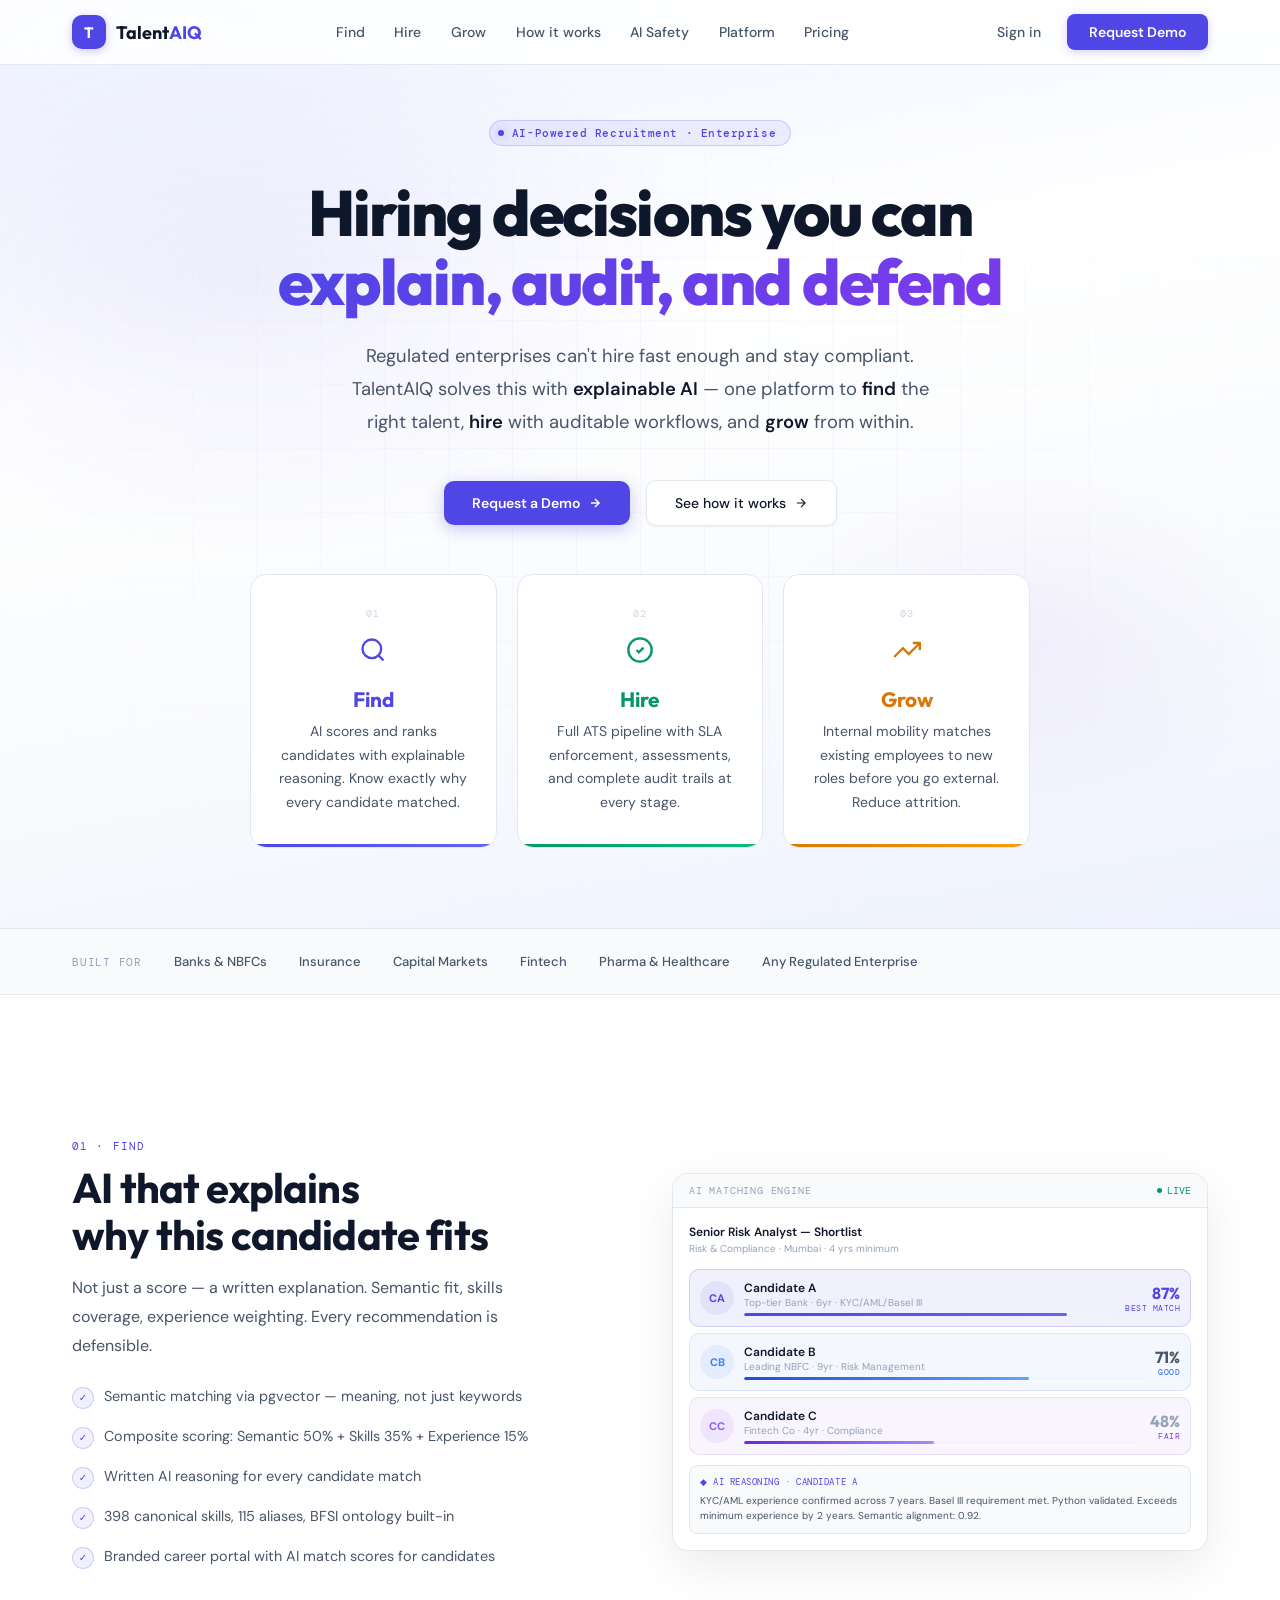
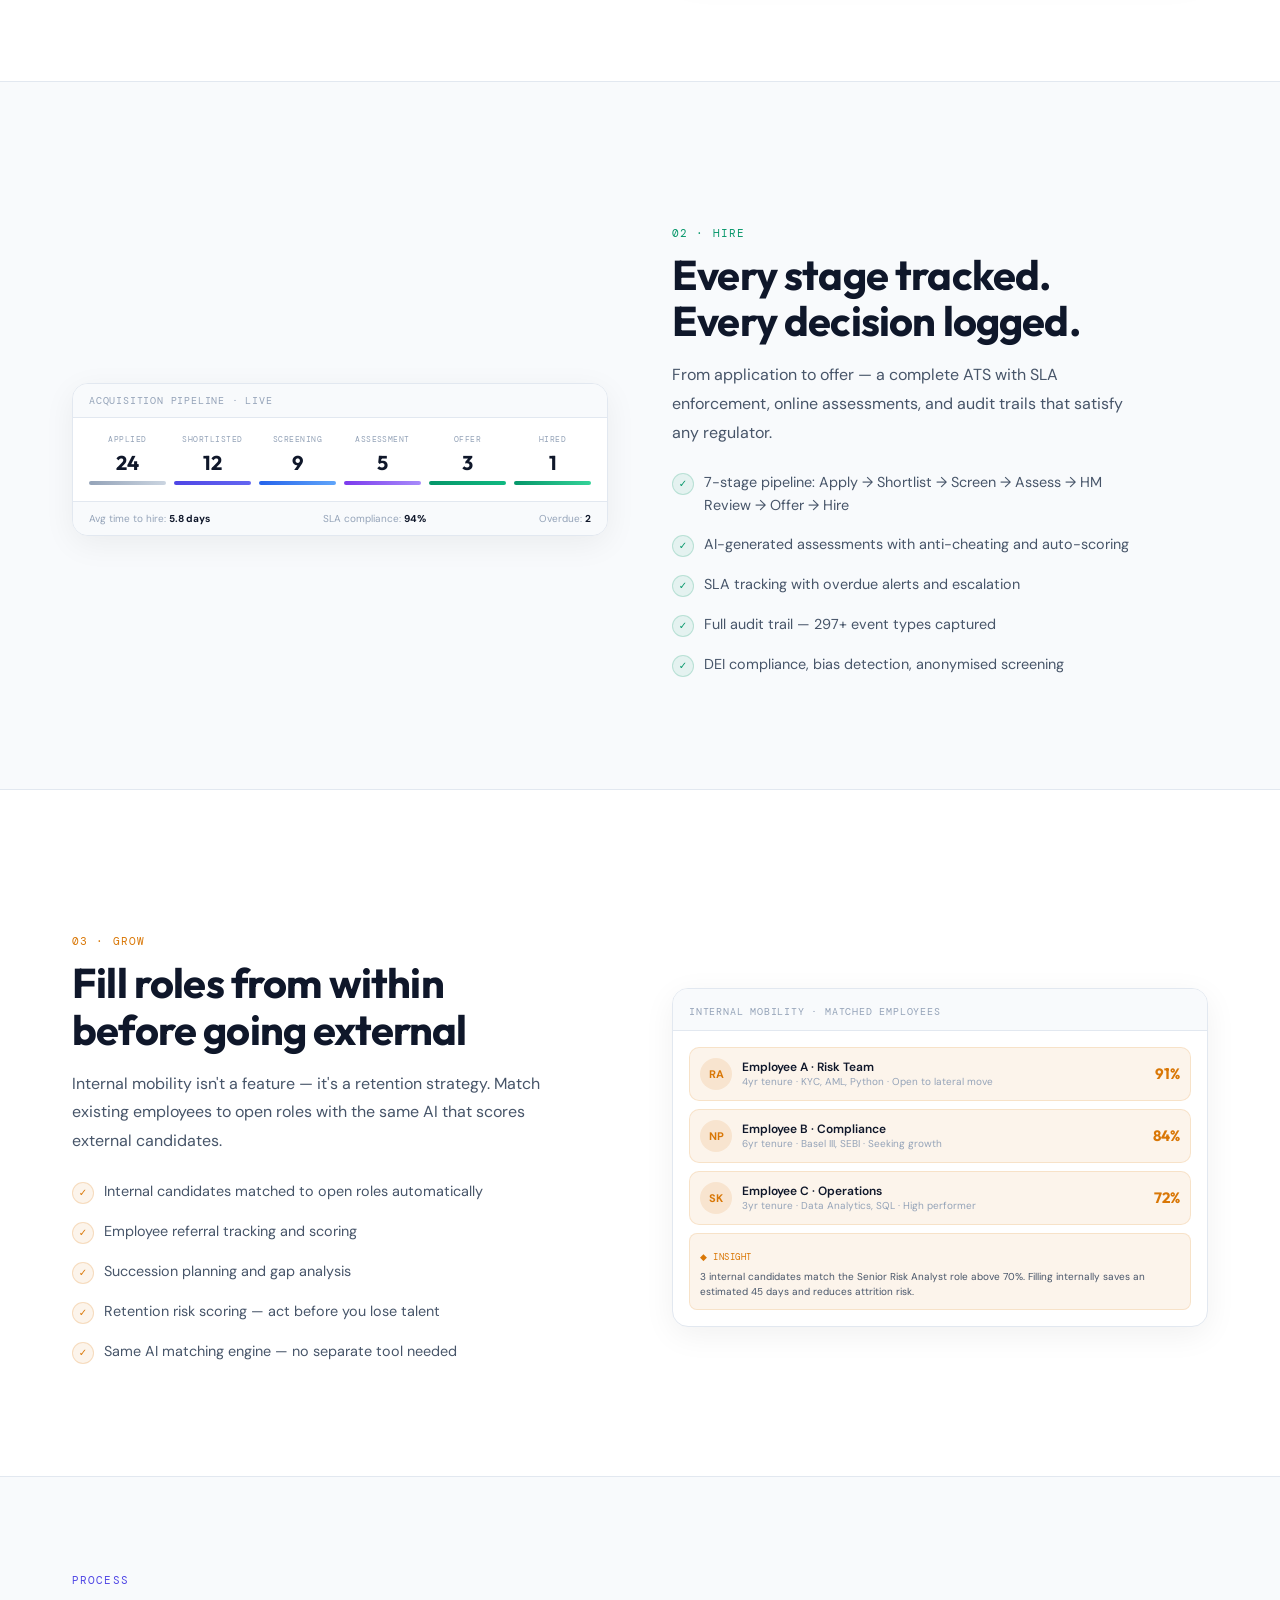
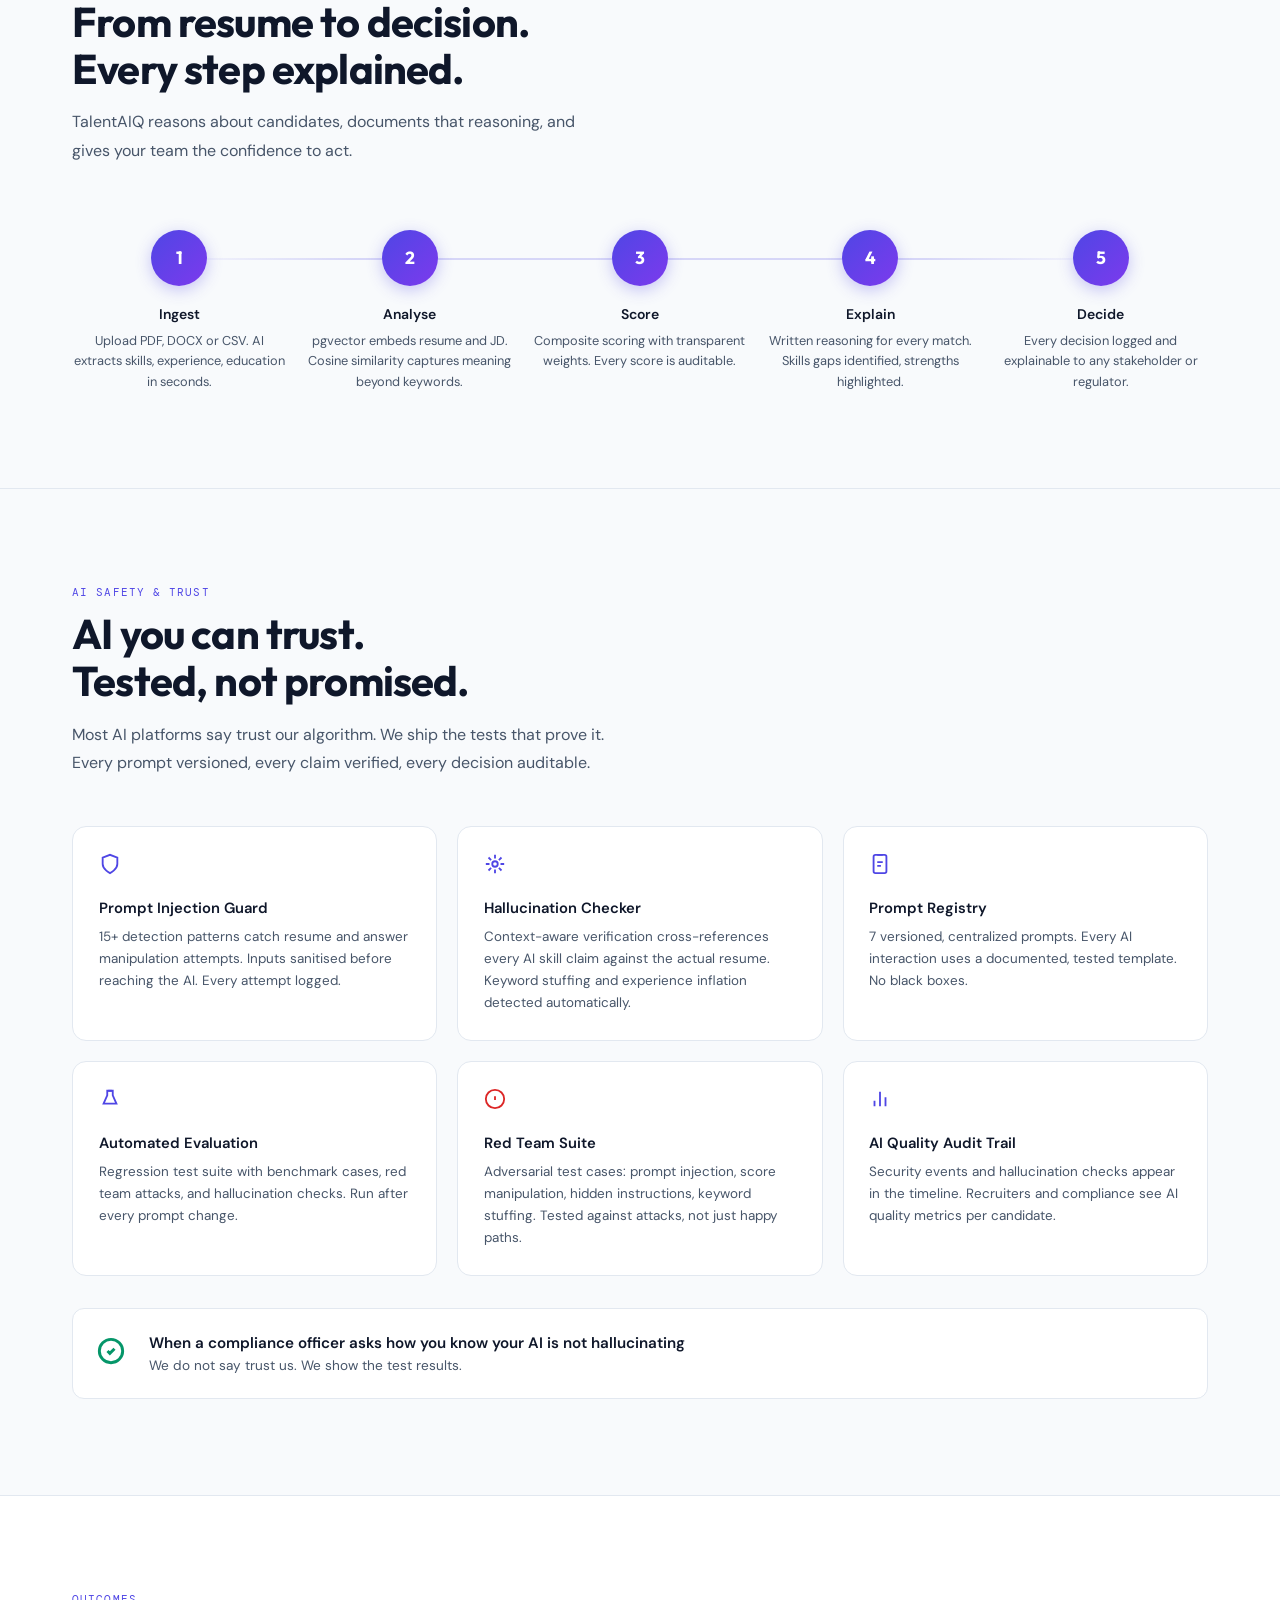
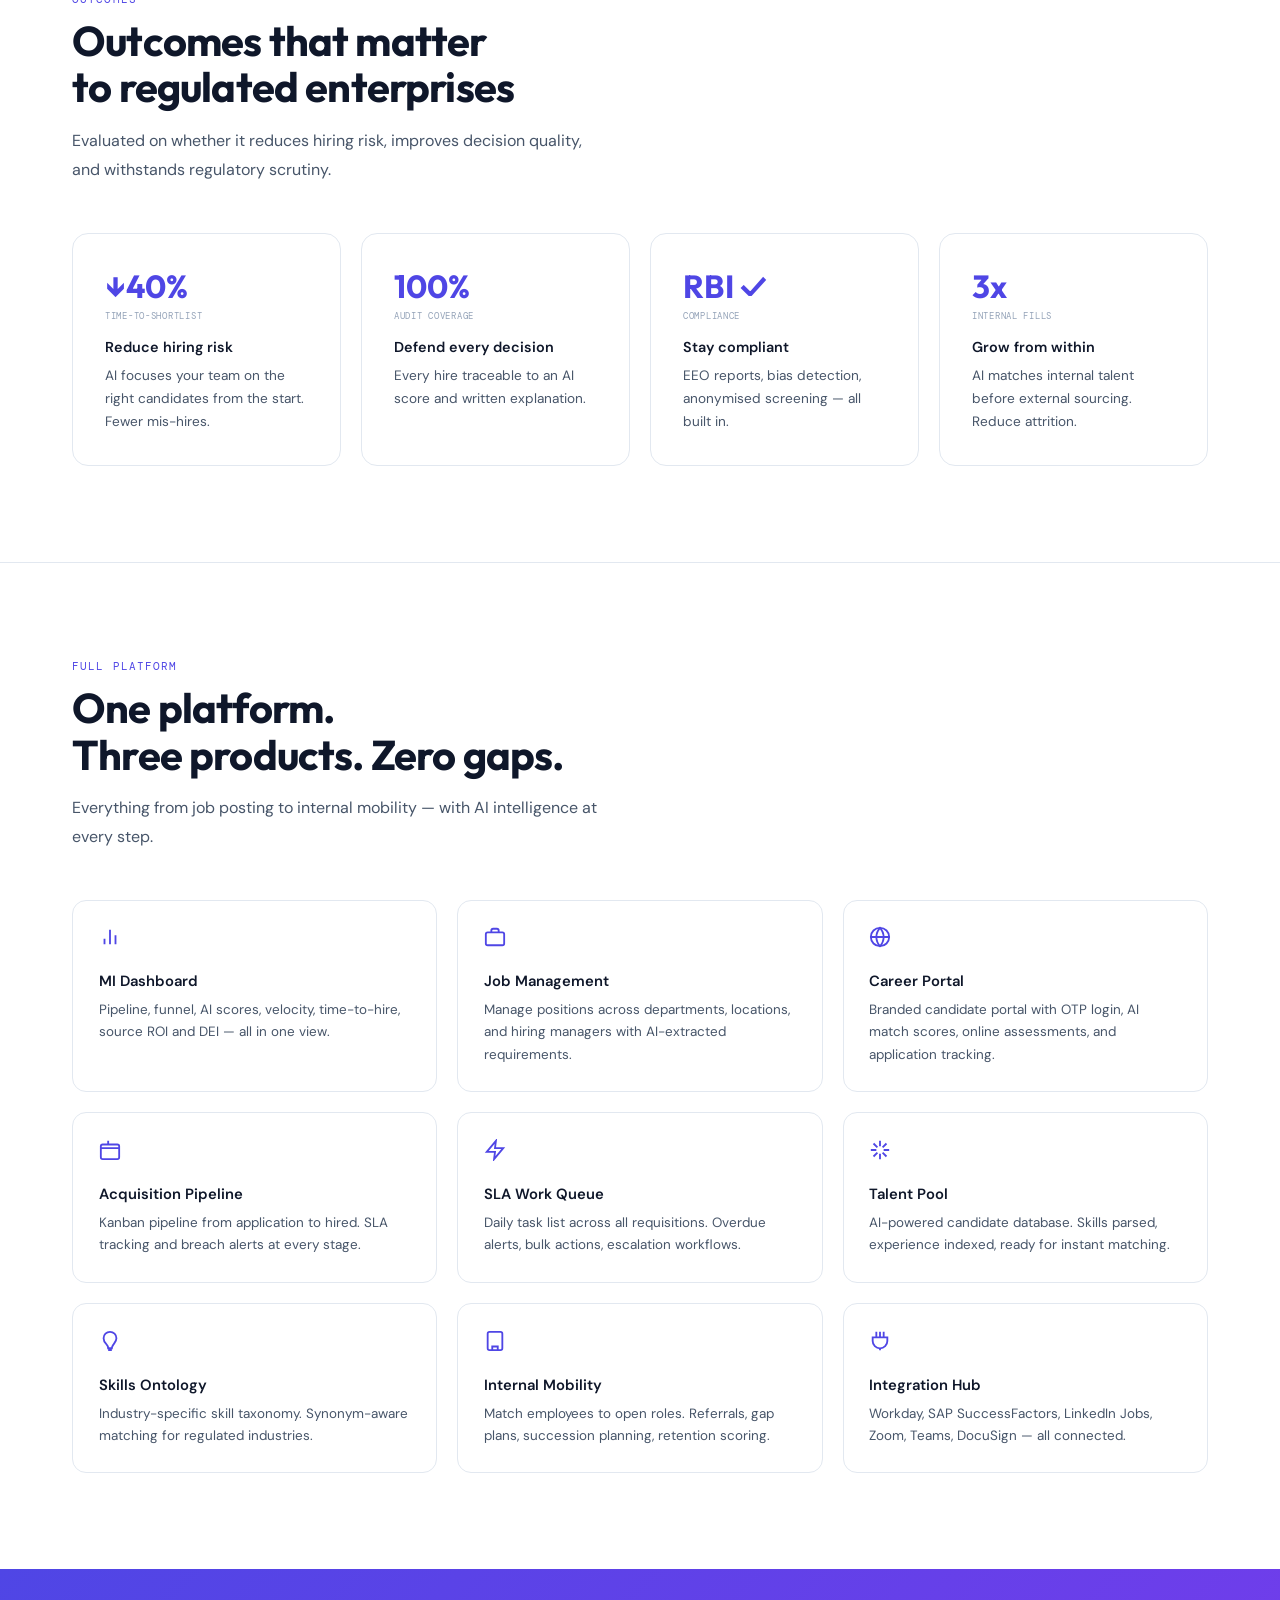
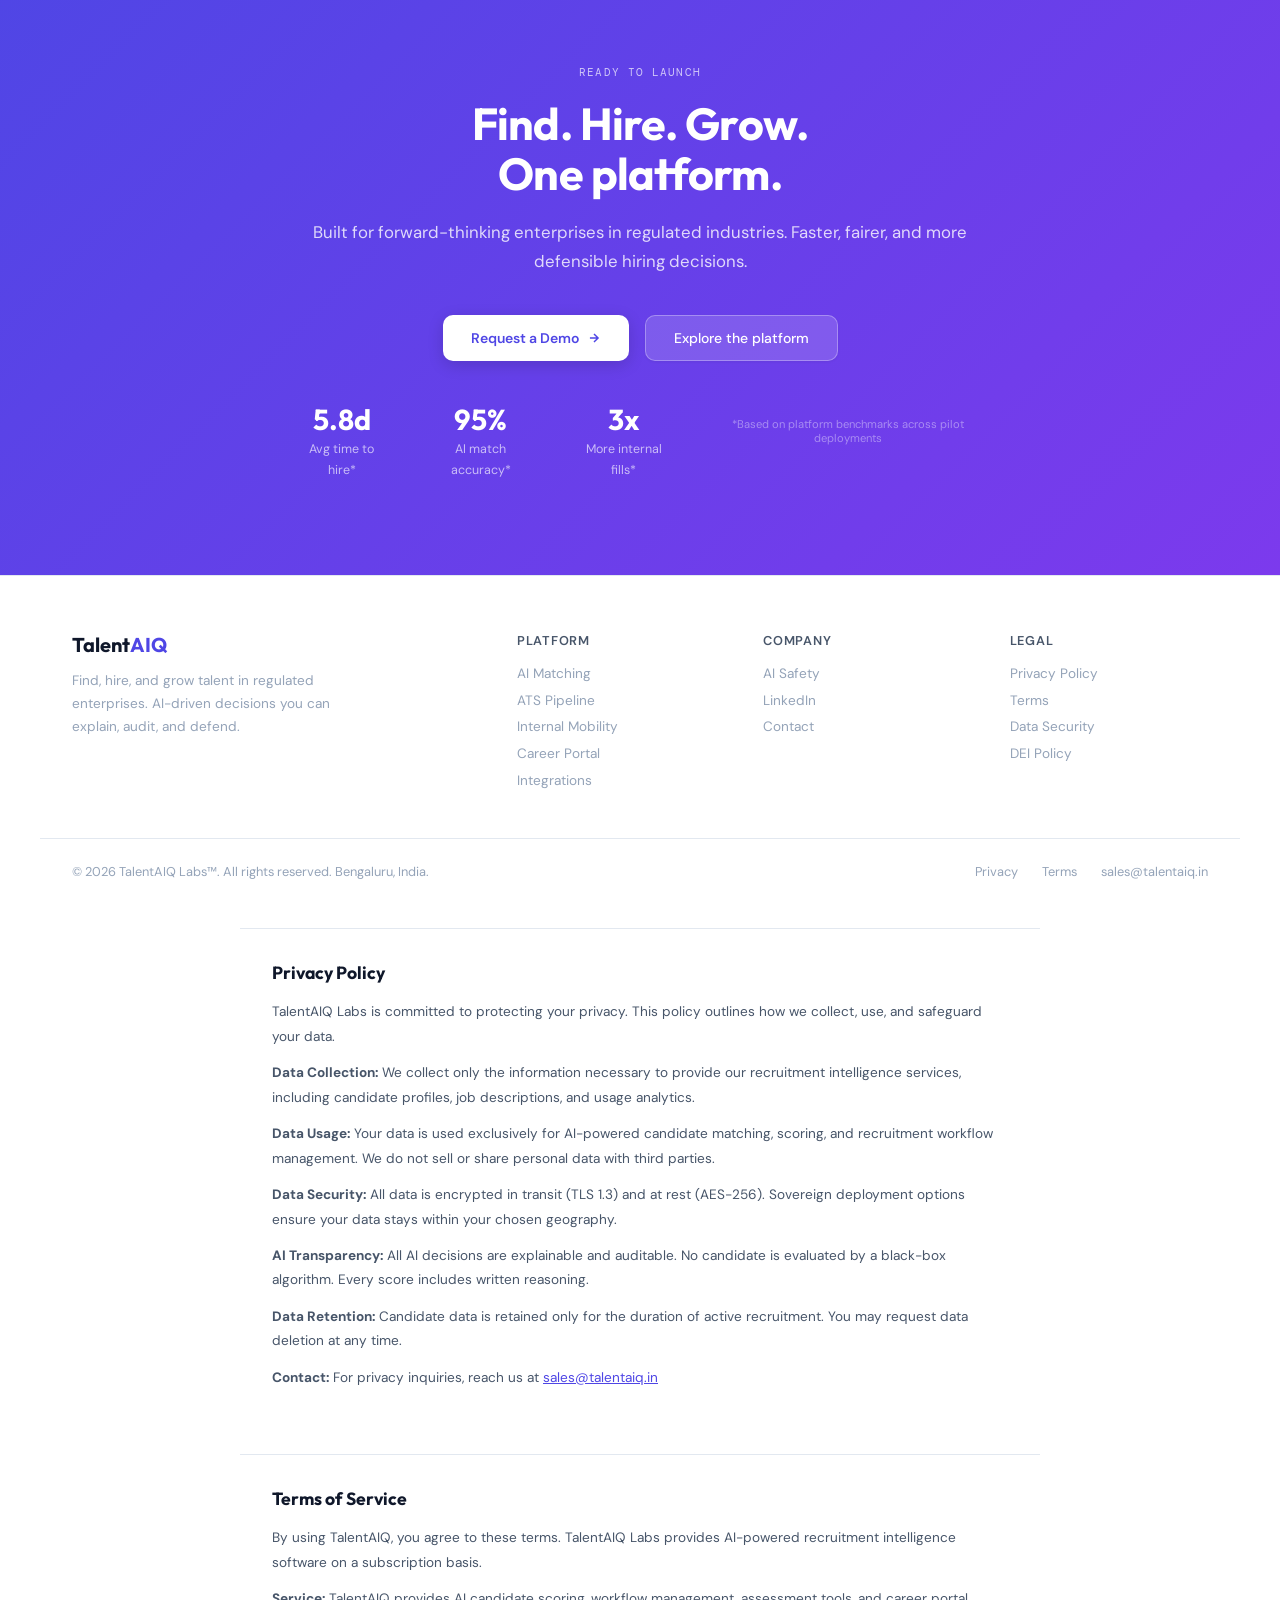
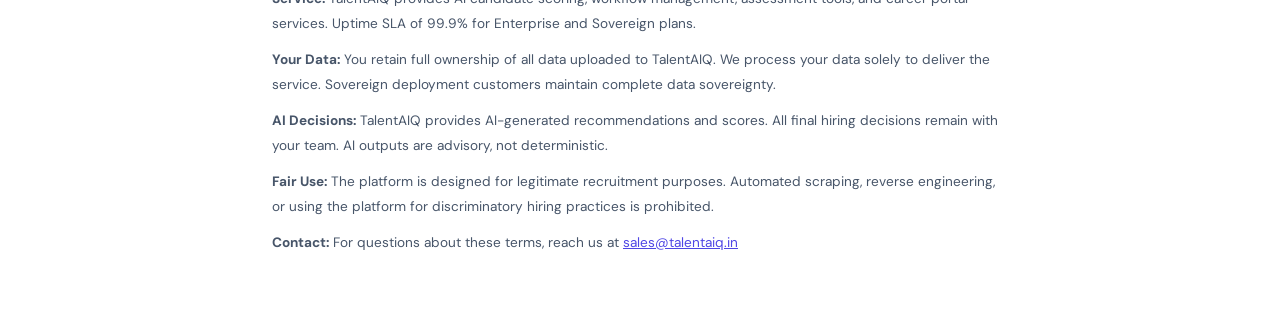
==== commit 57ada001: "hide pricing" ====
--- a/index.html
+++ b/index.html
@@ -296,7 +296,7 @@
 <section id="capabilities" class="caps-sec"><div class="sw"><div class="reveal" style="max-width:560px;margin-bottom:1rem"><div class="eyebrow">FULL PLATFORM</div><h2 class="s-h2">One platform.<br/>Three products. Zero gaps.</h2><p class="s-lead">Everything from job posting to internal mobility — with AI intelligence at every step.</p></div><div class="caps-grid"><div class="cap-card reveal"><div class="cap-icon"><svg width="22" height="22" fill="none" stroke="#4F46E5" stroke-width="2" viewBox="0 0 24 24"><path d="M18 20V10M12 20V4M6 20v-6"/></svg></div><div class="cap-h">MI Dashboard</div><p class="cap-p">Pipeline, funnel, AI scores, velocity, time-to-hire, source ROI and DEI — all in one view.</p></div><div class="cap-card reveal"><div class="cap-icon"><svg width="22" height="22" fill="none" stroke="#4F46E5" stroke-width="2" viewBox="0 0 24 24"><rect x="2" y="7" width="20" height="14" rx="2"/><path d="M16 7V5a2 2 0 00-2-2h-4a2 2 0 00-2 2v2"/></svg></div><div class="cap-h">Job Management</div><p class="cap-p">Manage positions across departments, locations, and hiring managers with AI-extracted requirements.</p></div><div class="cap-card reveal"><div class="cap-icon"><svg width="22" height="22" fill="none" stroke="#4F46E5" stroke-width="2" viewBox="0 0 24 24"><circle cx="12" cy="12" r="10"/><path d="M2 12h20M12 2a15.3 15.3 0 014 10 15.3 15.3 0 01-4 10 15.3 15.3 0 01-4-10 15.3 15.3 0 014-10z"/></svg></div><div class="cap-h">Career Portal</div><p class="cap-p">Branded candidate portal with OTP login, AI match scores, online assessments, and application tracking.</p></div><div class="cap-card reveal"><div class="cap-icon"><svg width="22" height="22" fill="none" stroke="#4F46E5" stroke-width="2" viewBox="0 0 24 24"><rect x="2" y="6" width="20" height="16" rx="2"/><path d="M2 10h20M10 6V2"/></svg></div><div class="cap-h">Acquisition Pipeline</div><p class="cap-p">Kanban pipeline from application to hired. SLA tracking and breach alerts at every stage.</p></div><div class="cap-card reveal"><div class="cap-icon"><svg width="22" height="22" fill="none" stroke="#4F46E5" stroke-width="2" viewBox="0 0 24 24"><path d="M13 2L3 14h9l-1 8 10-12h-9l1-8z"/></svg></div><div class="cap-h">SLA Work Queue</div><p class="cap-p">Daily task list across all requisitions. Overdue alerts, bulk actions, escalation workflows.</p></div><div class="cap-card reveal"><div class="cap-icon"><svg width="22" height="22" fill="none" stroke="#4F46E5" stroke-width="2" viewBox="0 0 24 24"><path d="M12 2v6M12 22v-6M4.93 4.93l4.24 4.24M14.83 14.83l4.24 4.24M2 12h6M22 12h-6M4.93 19.07l4.24-4.24M14.83 9.17l4.24-4.24"/></svg></div><div class="cap-h">Talent Pool</div><p class="cap-p">AI-powered candidate database. Skills parsed, experience indexed, ready for instant matching.</p></div><div class="cap-card reveal"><div class="cap-icon"><svg width="22" height="22" fill="none" stroke="#4F46E5" stroke-width="2" viewBox="0 0 24 24"><path d="M12 2a7 7 0 017 7c0 3-2 5-3 6.5S14 18 14 20h-4c0-2-1-3.5-2-4.5S5 12 5 9a7 7 0 017-7z"/><path d="M10 20h4M10 22h4"/></svg></div><div class="cap-h">Skills Ontology</div><p class="cap-p">Industry-specific skill taxonomy. Synonym-aware matching for regulated industries.</p></div><div class="cap-card reveal"><div class="cap-icon"><svg width="22" height="22" fill="none" stroke="#4F46E5" stroke-width="2" viewBox="0 0 24 24"><rect x="4" y="2" width="16" height="20" rx="2"/><path d="M9 22v-4h6v4M8 6h.01M16 6h.01M8 10h.01M16 10h.01M8 14h.01M16 14h.01"/></svg></div><div class="cap-h">Internal Mobility</div><p class="cap-p">Match employees to open roles. Referrals, gap plans, succession planning, retention scoring.</p></div><div class="cap-card reveal"><div class="cap-icon"><svg width="22" height="22" fill="none" stroke="#4F46E5" stroke-width="2" viewBox="0 0 24 24"><path d="M12 2v6M8 2v6M16 2v6M4 8h16v4a8 8 0 01-8 8 8 8 0 01-8-8V8z"/><path d="M12 20v2"/></svg></div><div class="cap-h">Integration Hub</div><p class="cap-p">Workday, SAP SuccessFactors, LinkedIn Jobs, Zoom, Teams, DocuSign — all connected.</p></div></div></div></section>
 
 <!-- PRICING -->
-<section id="pricing" style="background:var(--bg)">
+<section id="pricing" style="display:none" style="background:var(--bg)">
 <div class="sw">
 <div class="reveal" style="max-width:580px;margin:0 auto 3rem;text-align:center">
   <div class="eyebrow">PRICING</div>
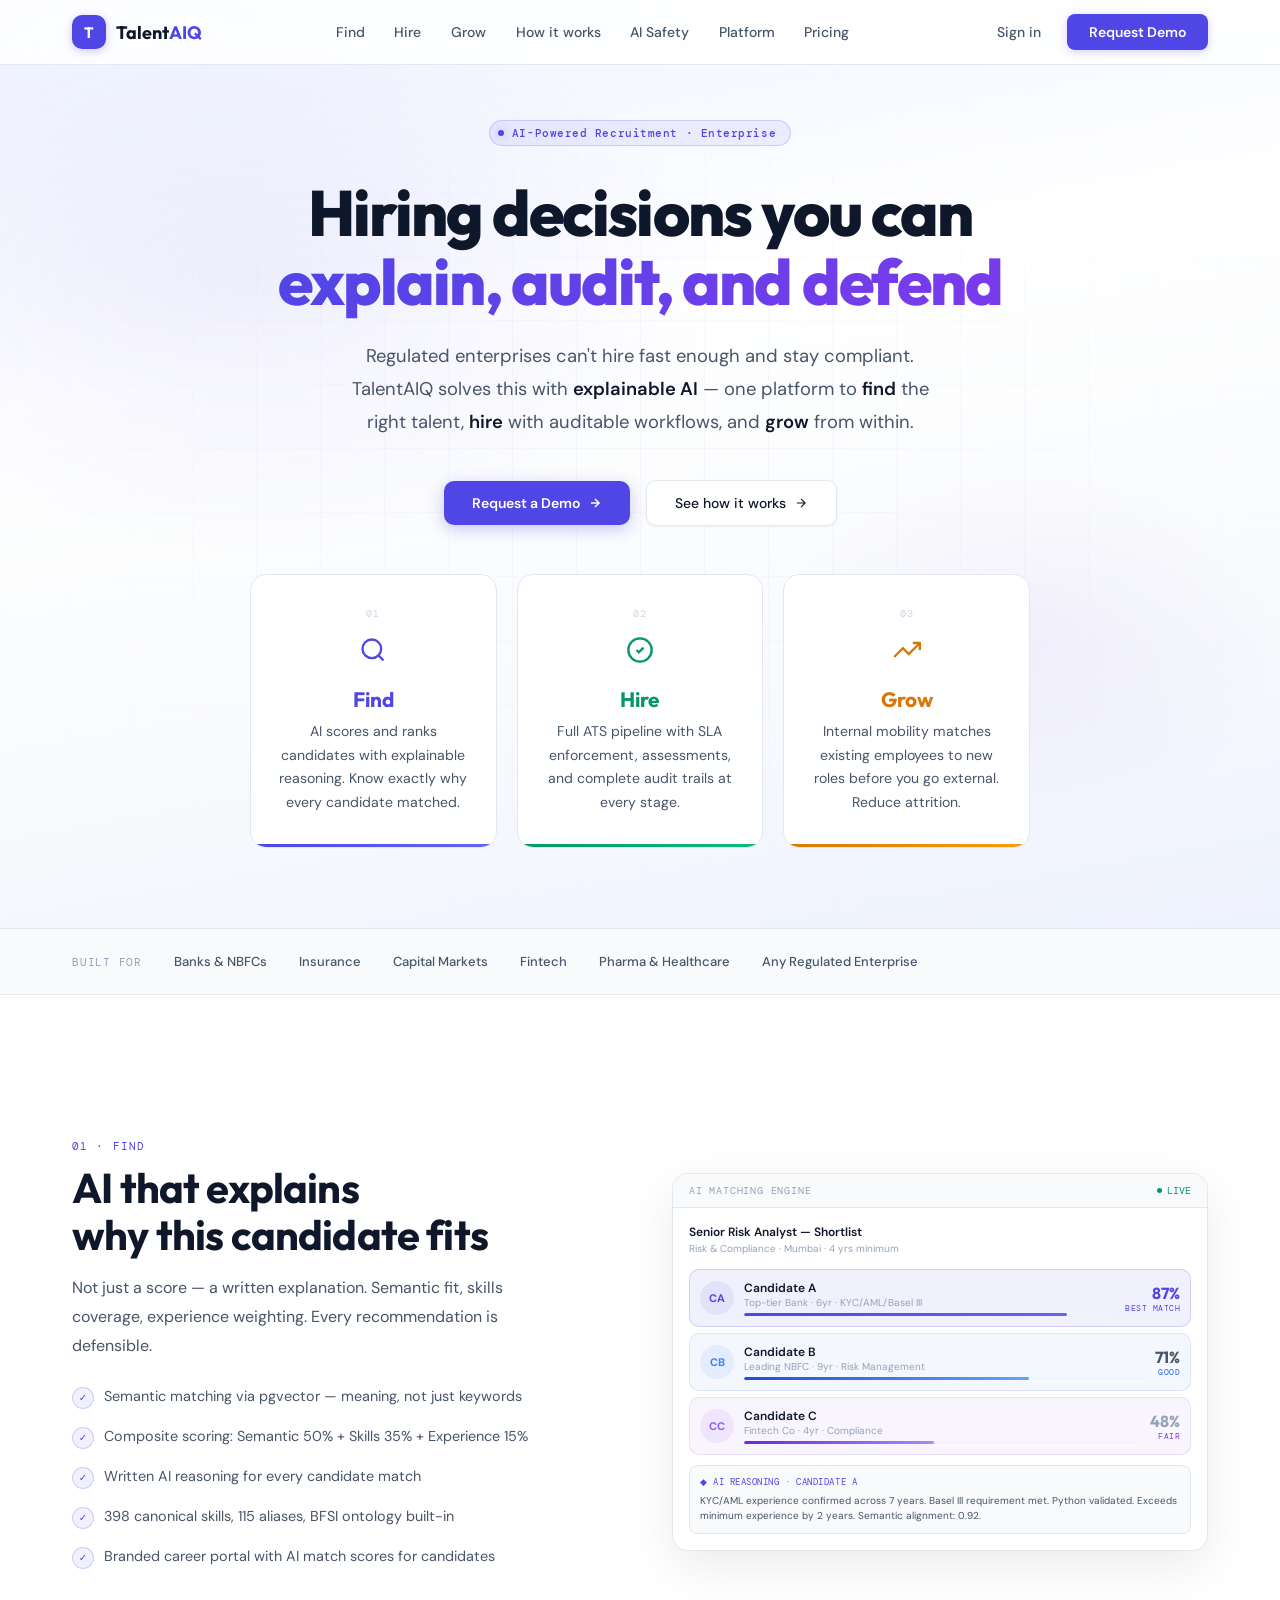
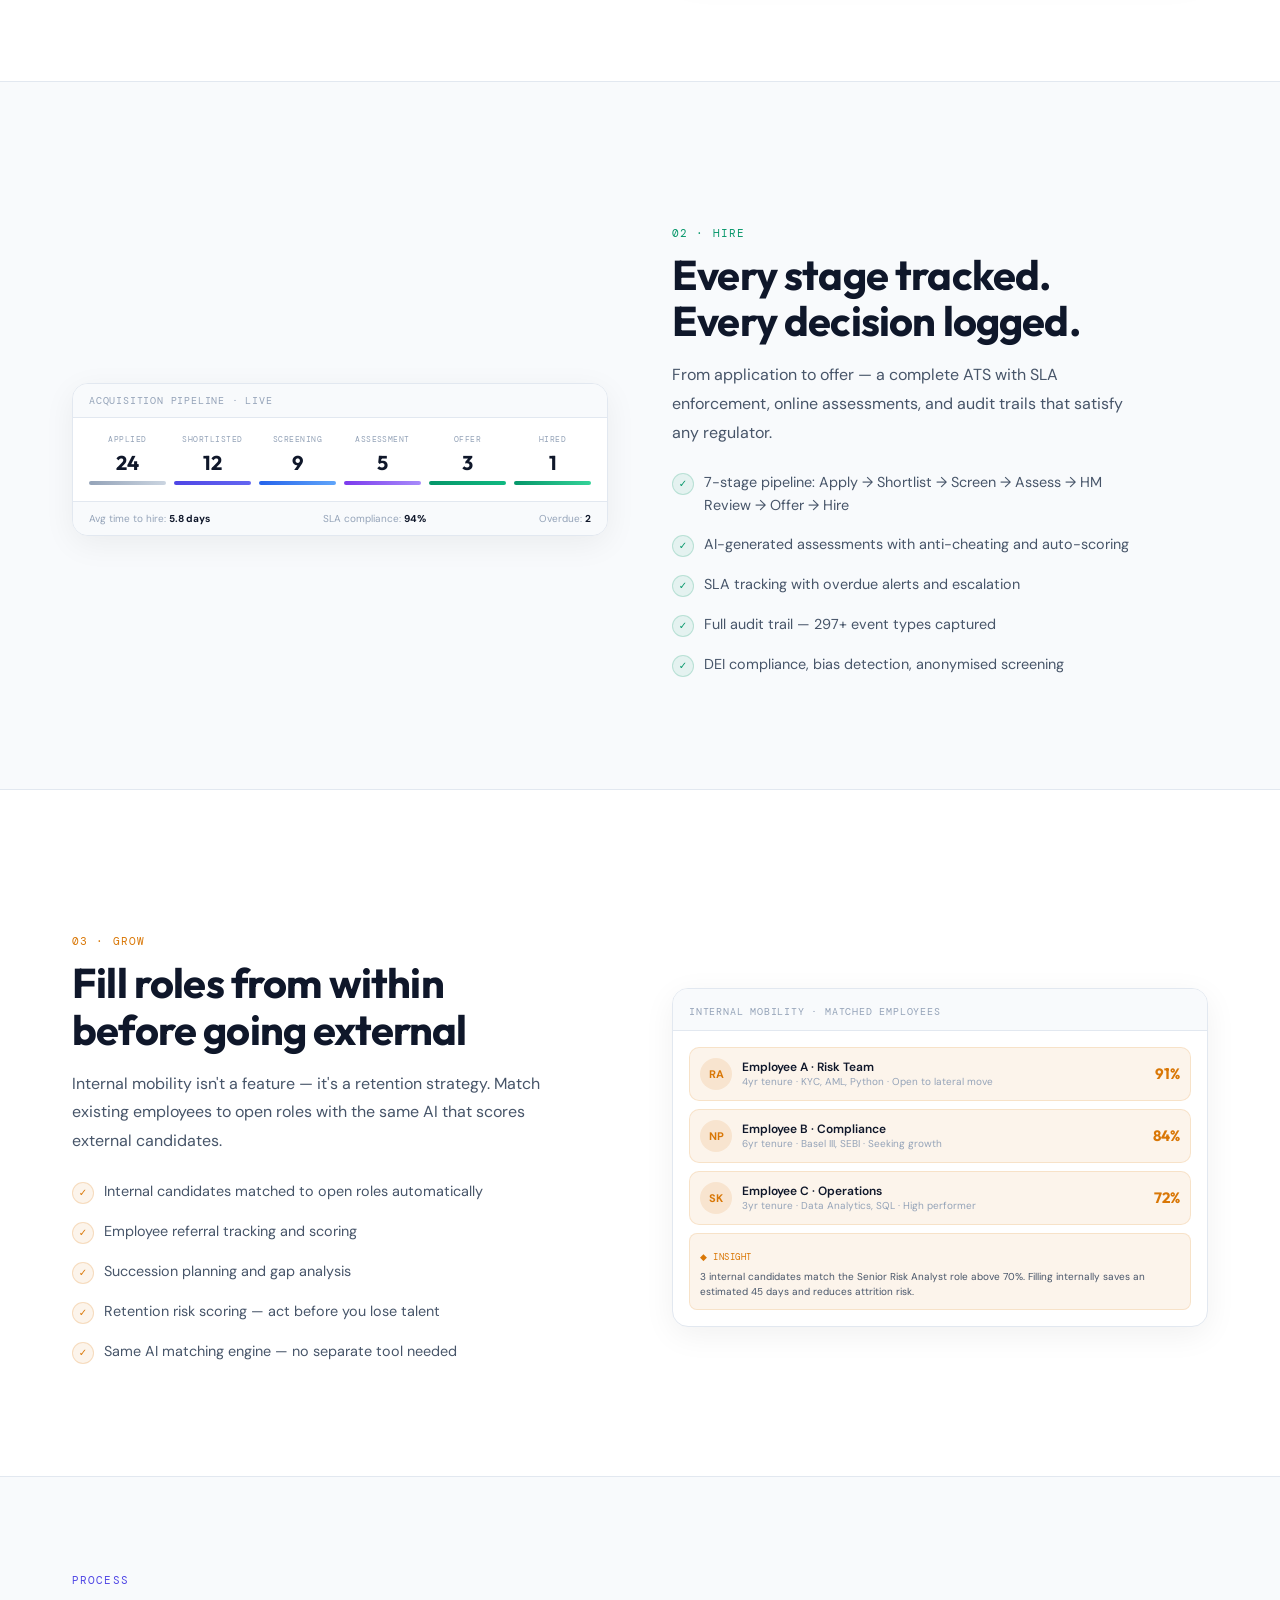
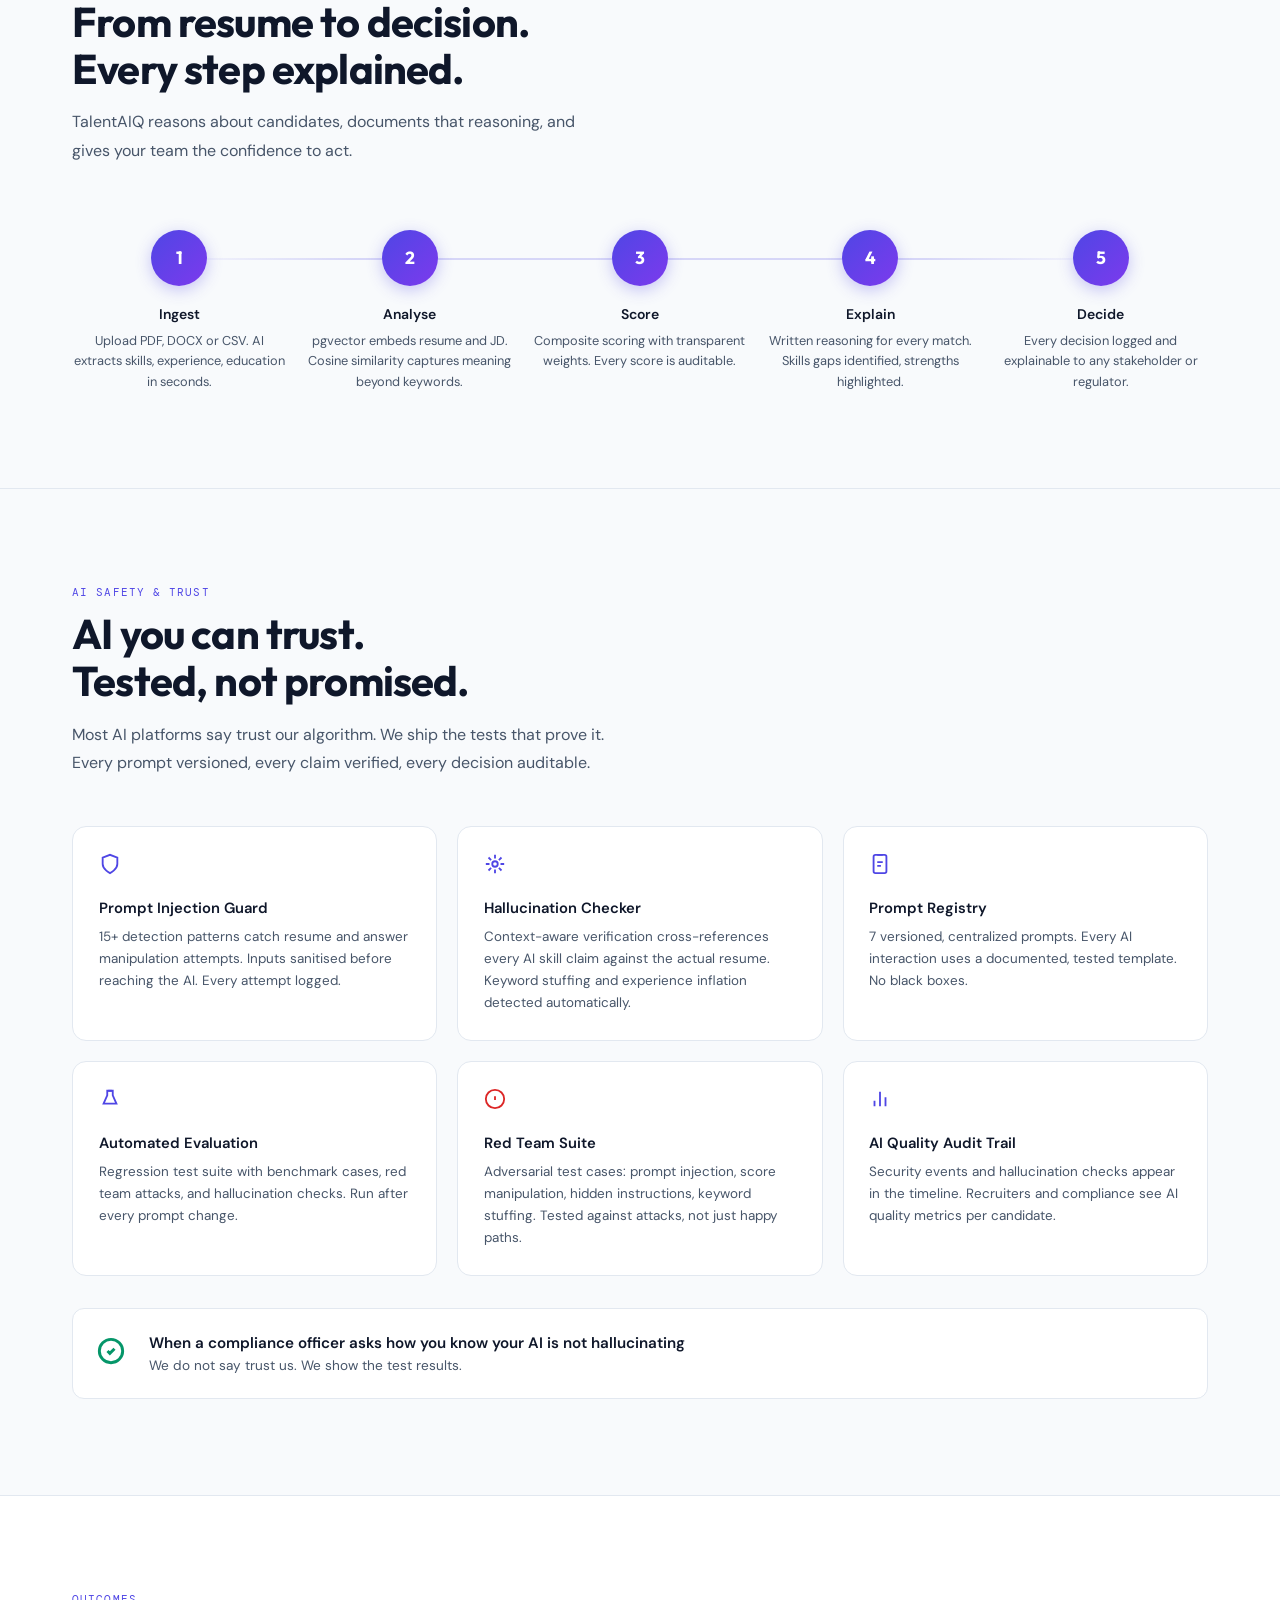
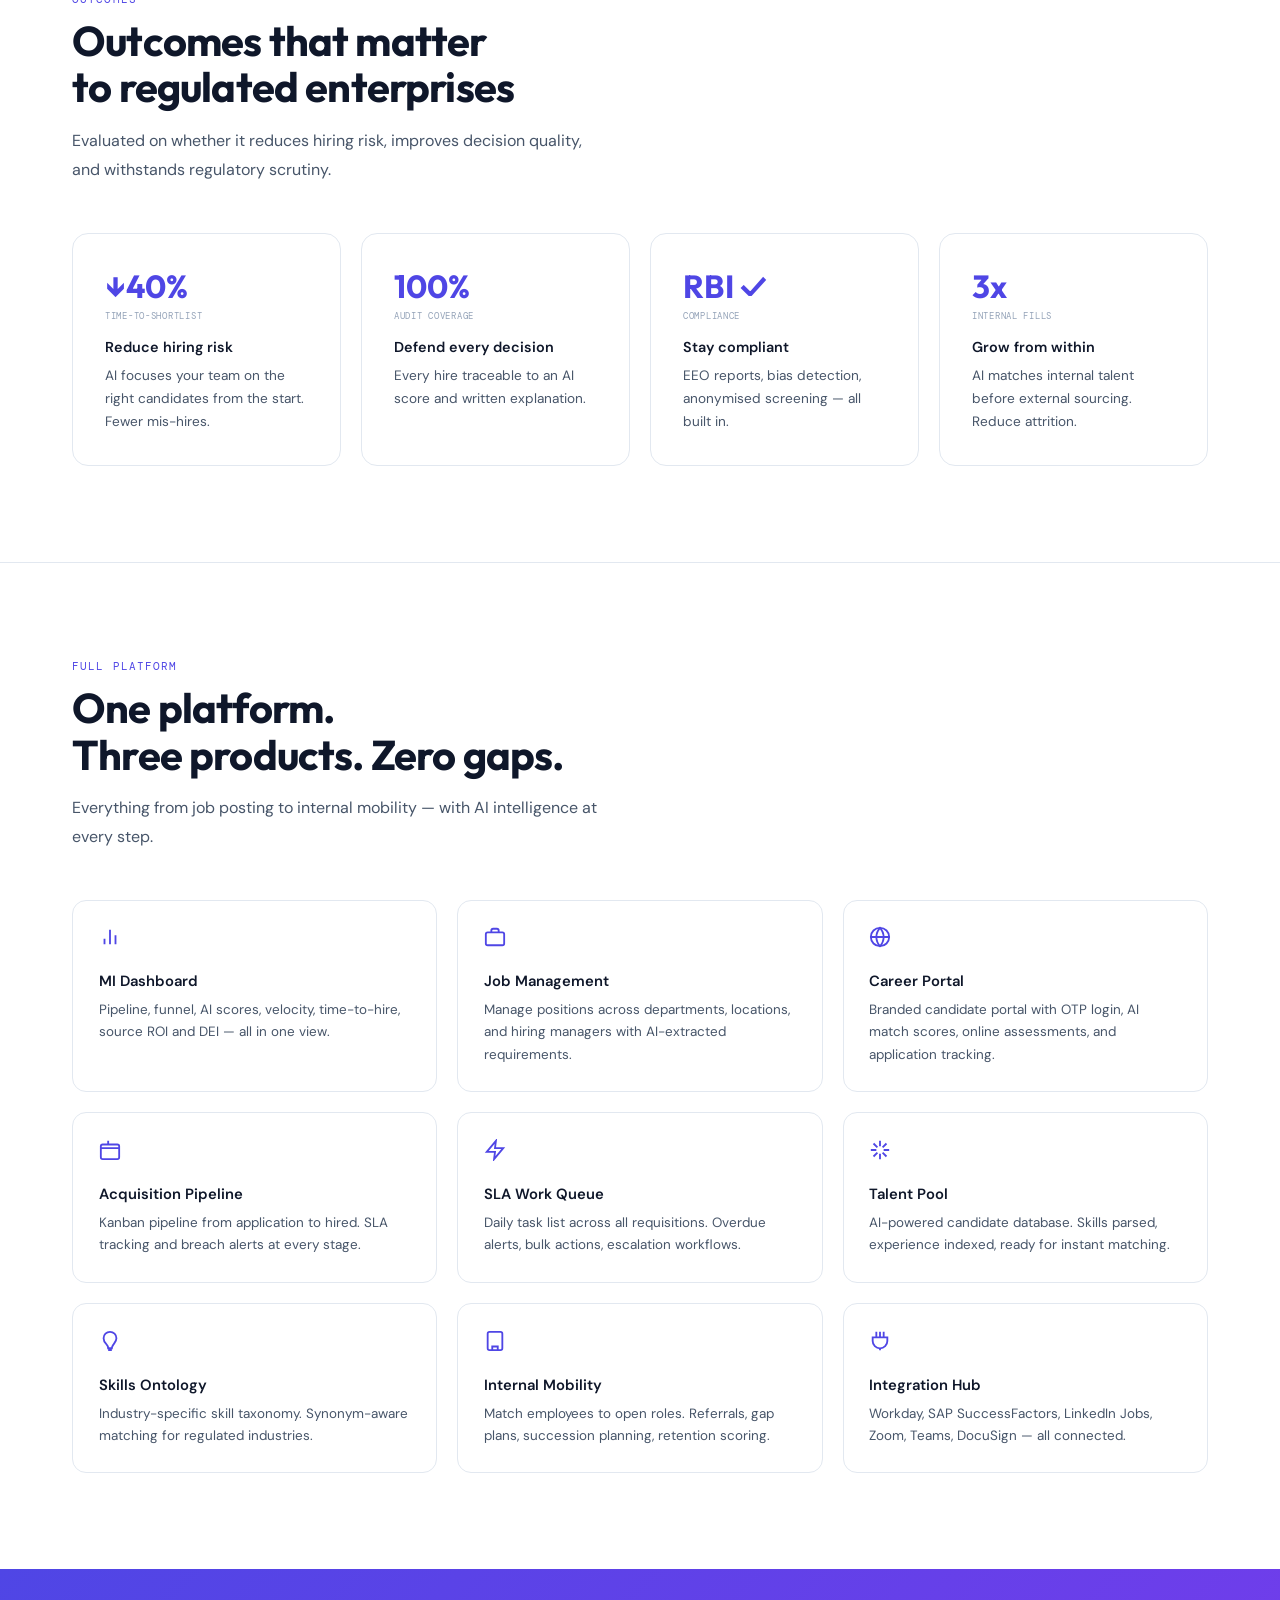
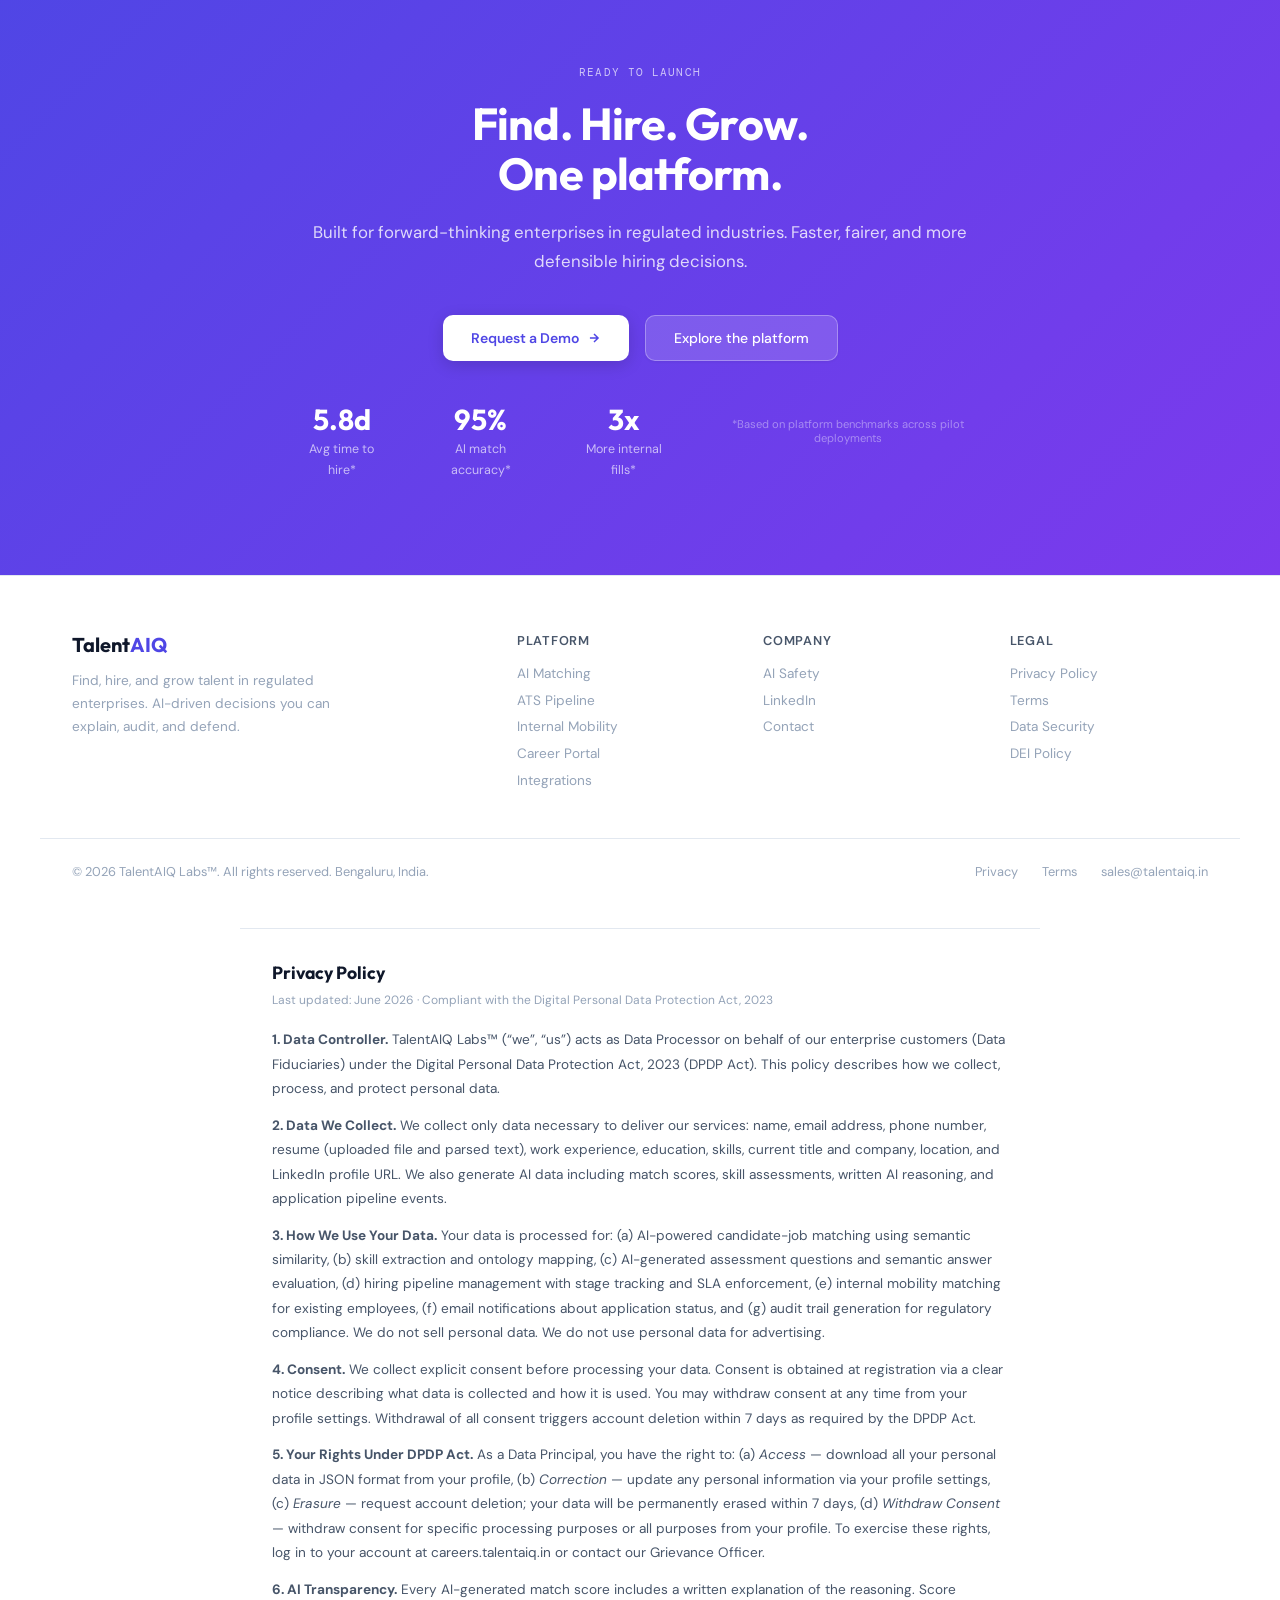
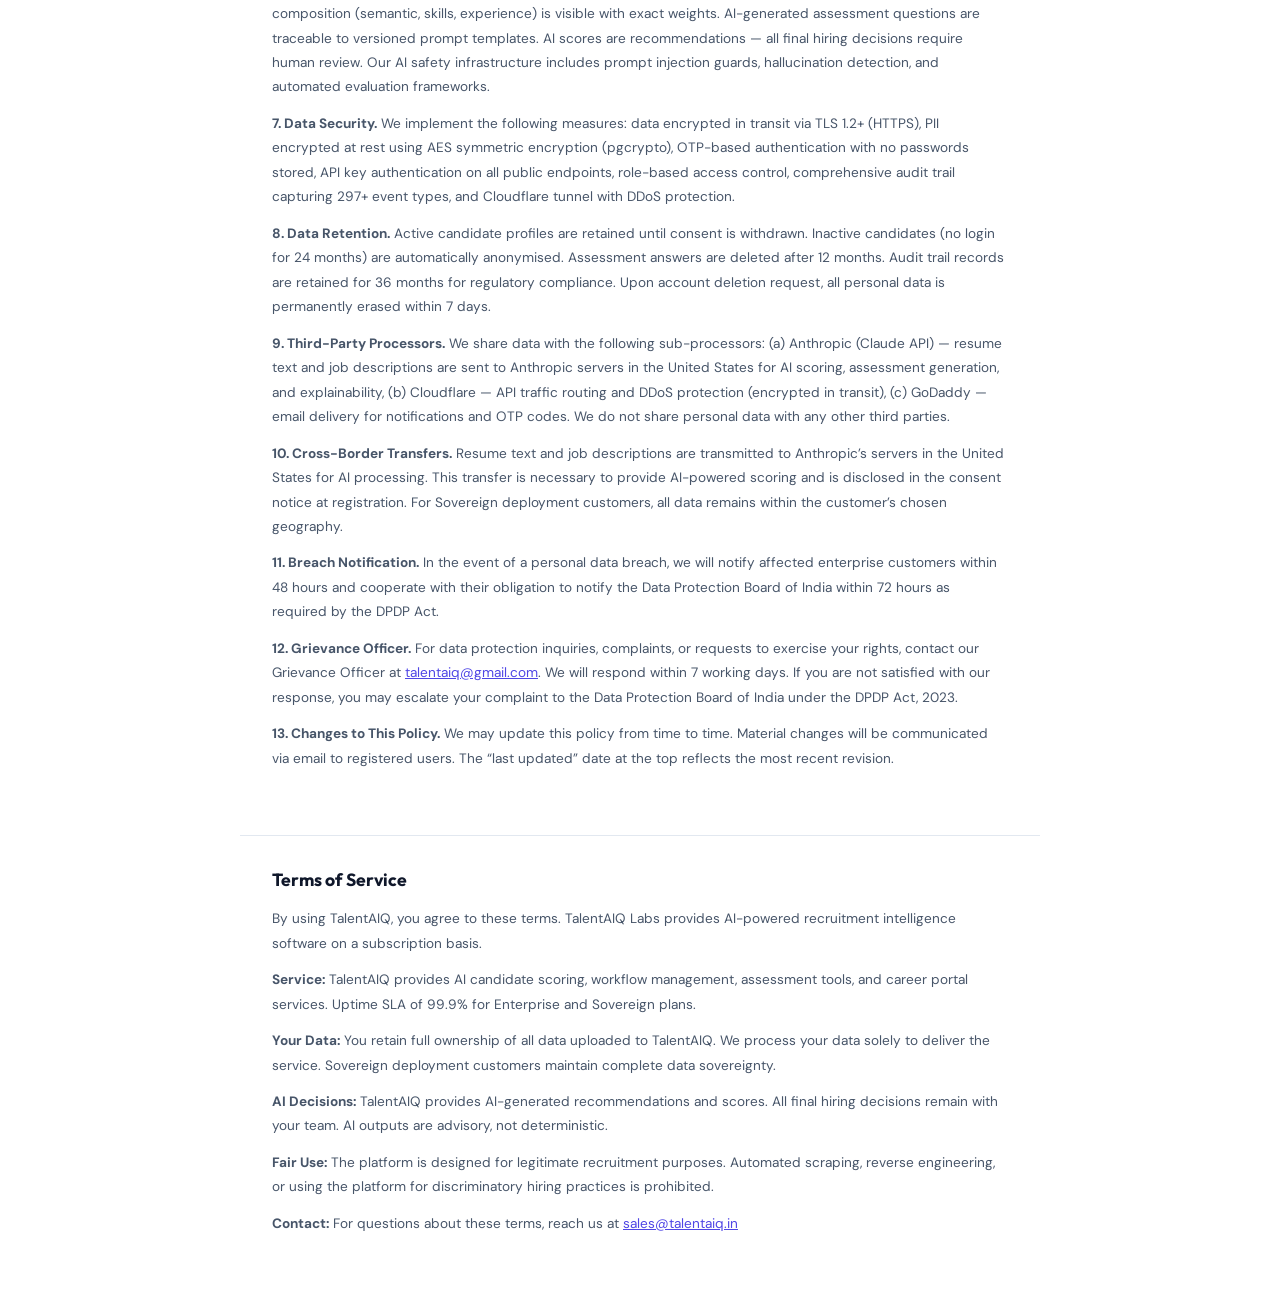
==== commit bc90c825: "update: DPDP compliant privacy policy" ====
--- a/index.html
+++ b/index.html
@@ -398,15 +398,22 @@
 <footer><div class="footer-grid"><div class="footer-brand"><span class="nav-wordmark">Talent<b>AIQ</b></span><p>Find, hire, and grow talent in regulated enterprises. AI-driven decisions you can explain, audit, and defend.</p></div><div class="footer-col"><h4>Platform</h4><a href="#find">AI Matching</a><a href="#hire">ATS Pipeline</a><a href="#grow">Internal Mobility</a><a href="#capabilities">Career Portal</a><a href="#capabilities">Integrations</a></div><div class="footer-col"><h4>Company</h4><a href="#trust">AI Safety</a><a href="https://www.linkedin.com/company/talentaiq-labs" target="_blank" rel="noopener">LinkedIn</a><a href="mailto:sales@talentaiq.in?subject=TalentAIQ%20Demo%20Request&body=Hi%20TalentAIQ%20Team%2C%0A%0AI%20would%20like%20to%20schedule%20a%20demo%20of%20TalentAIQ%20for%20our%20organisation.%0A%0AName%3A%20%0ADesignation%3A%20%0ACompany%3A%20%0AIndustry%3A%20%0AEmployee%20Count%3A%20%0ACurrent%20ATS%20(if%20any)%3A%20%0A%0APreferred%20demo%20date%2Ftime%3A%20%0A%0AKey%20requirements%3A%0A-%20%0A-%20%0A%0ALooking%20forward%20to%20hearing%20from%20you.%0A%0ABest%20regards">Contact</a></div><div class="footer-col"><h4>Legal</h4><a href="#privacy">Privacy Policy</a><a href="#terms">Terms</a><a href="#privacy">Data Security</a><a href="#trust">DEI Policy</a></div></div><div class="footer-bottom"><div class="footer-copy">&copy; 2026 TalentAIQ Labs™. All rights reserved. Bengaluru, India.</div><div class="footer-links"><a href="#privacy">Privacy</a><a href="#terms">Terms</a><a href="mailto:sales@talentaiq.in?subject=TalentAIQ%20Demo%20Request&body=Hi%20TalentAIQ%20Team%2C%0A%0AI%20would%20like%20to%20schedule%20a%20demo%20of%20TalentAIQ%20for%20our%20organisation.%0A%0AName%3A%20%0ADesignation%3A%20%0ACompany%3A%20%0AIndustry%3A%20%0AEmployee%20Count%3A%20%0ACurrent%20ATS%20(if%20any)%3A%20%0A%0APreferred%20demo%20date%2Ftime%3A%20%0A%0AKey%20requirements%3A%0A-%20%0A-%20%0A%0ALooking%20forward%20to%20hearing%20from%20you.%0A%0ABest%20regards">sales@talentaiq.in</a></div></div>
 <!-- PRIVACY -->
 <div id="privacy" style="max-width:800px;margin:3rem auto 0;padding:2rem;border-top:1px solid var(--border)">
-  <h3 style="font-family:var(--fd);font-size:1.1rem;font-weight:700;color:var(--t1);margin-bottom:1rem">Privacy Policy</h3>
+  <h3 style="font-family:var(--fd);font-size:1.1rem;font-weight:700;color:var(--t1);margin-bottom:.5rem">Privacy Policy</h3>
+  <p style="font-size:.75rem;color:var(--t3);margin-bottom:1.25rem">Last updated: June 2026 &middot; Compliant with the Digital Personal Data Protection Act, 2023</p>
   <div style="font-size:.85rem;color:var(--t2);line-height:1.8">
-    <p>TalentAIQ Labs is committed to protecting your privacy. This policy outlines how we collect, use, and safeguard your data.</p>
-    <p style="margin-top:.75rem"><strong>Data Collection:</strong> We collect only the information necessary to provide our recruitment intelligence services, including candidate profiles, job descriptions, and usage analytics.</p>
-    <p style="margin-top:.75rem"><strong>Data Usage:</strong> Your data is used exclusively for AI-powered candidate matching, scoring, and recruitment workflow management. We do not sell or share personal data with third parties.</p>
-    <p style="margin-top:.75rem"><strong>Data Security:</strong> All data is encrypted in transit (TLS 1.3) and at rest (AES-256). Sovereign deployment options ensure your data stays within your chosen geography.</p>
-    <p style="margin-top:.75rem"><strong>AI Transparency:</strong> All AI decisions are explainable and auditable. No candidate is evaluated by a black-box algorithm. Every score includes written reasoning.</p>
-    <p style="margin-top:.75rem"><strong>Data Retention:</strong> Candidate data is retained only for the duration of active recruitment. You may request data deletion at any time.</p>
-    <p style="margin-top:.75rem"><strong>Contact:</strong> For privacy inquiries, reach us at <a href="mailto:sales@talentaiq.in" style="color:var(--brand)">sales@talentaiq.in</a></p>
+    <p><strong>1. Data Controller.</strong> TalentAIQ Labs&trade; (&ldquo;we&rdquo;, &ldquo;us&rdquo;) acts as Data Processor on behalf of our enterprise customers (Data Fiduciaries) under the Digital Personal Data Protection Act, 2023 (DPDP Act). This policy describes how we collect, process, and protect personal data.</p>
+    <p style="margin-top:.75rem"><strong>2. Data We Collect.</strong> We collect only data necessary to deliver our services: name, email address, phone number, resume (uploaded file and parsed text), work experience, education, skills, current title and company, location, and LinkedIn profile URL. We also generate AI data including match scores, skill assessments, written AI reasoning, and application pipeline events.</p>
+    <p style="margin-top:.75rem"><strong>3. How We Use Your Data.</strong> Your data is processed for: (a) AI-powered candidate-job matching using semantic similarity, (b) skill extraction and ontology mapping, (c) AI-generated assessment questions and semantic answer evaluation, (d) hiring pipeline management with stage tracking and SLA enforcement, (e) internal mobility matching for existing employees, (f) email notifications about application status, and (g) audit trail generation for regulatory compliance. We do not sell personal data. We do not use personal data for advertising.</p>
+    <p style="margin-top:.75rem"><strong>4. Consent.</strong> We collect explicit consent before processing your data. Consent is obtained at registration via a clear notice describing what data is collected and how it is used. You may withdraw consent at any time from your profile settings. Withdrawal of all consent triggers account deletion within 7 days as required by the DPDP Act.</p>
+    <p style="margin-top:.75rem"><strong>5. Your Rights Under DPDP Act.</strong> As a Data Principal, you have the right to: (a) <em>Access</em> &mdash; download all your personal data in JSON format from your profile, (b) <em>Correction</em> &mdash; update any personal information via your profile settings, (c) <em>Erasure</em> &mdash; request account deletion; your data will be permanently erased within 7 days, (d) <em>Withdraw Consent</em> &mdash; withdraw consent for specific processing purposes or all purposes from your profile. To exercise these rights, log in to your account at careers.talentaiq.in or contact our Grievance Officer.</p>
+    <p style="margin-top:.75rem"><strong>6. AI Transparency.</strong> Every AI-generated match score includes a written explanation of the reasoning. Score composition (semantic, skills, experience) is visible with exact weights. AI-generated assessment questions are traceable to versioned prompt templates. AI scores are recommendations &mdash; all final hiring decisions require human review. Our AI safety infrastructure includes prompt injection guards, hallucination detection, and automated evaluation frameworks.</p>
+    <p style="margin-top:.75rem"><strong>7. Data Security.</strong> We implement the following measures: data encrypted in transit via TLS 1.2+ (HTTPS), PII encrypted at rest using AES symmetric encryption (pgcrypto), OTP-based authentication with no passwords stored, API key authentication on all public endpoints, role-based access control, comprehensive audit trail capturing 297+ event types, and Cloudflare tunnel with DDoS protection.</p>
+    <p style="margin-top:.75rem"><strong>8. Data Retention.</strong> Active candidate profiles are retained until consent is withdrawn. Inactive candidates (no login for 24 months) are automatically anonymised. Assessment answers are deleted after 12 months. Audit trail records are retained for 36 months for regulatory compliance. Upon account deletion request, all personal data is permanently erased within 7 days.</p>
+    <p style="margin-top:.75rem"><strong>9. Third-Party Processors.</strong> We share data with the following sub-processors: (a) Anthropic (Claude API) &mdash; resume text and job descriptions are sent to Anthropic servers in the United States for AI scoring, assessment generation, and explainability, (b) Cloudflare &mdash; API traffic routing and DDoS protection (encrypted in transit), (c) GoDaddy &mdash; email delivery for notifications and OTP codes. We do not share personal data with any other third parties.</p>
+    <p style="margin-top:.75rem"><strong>10. Cross-Border Transfers.</strong> Resume text and job descriptions are transmitted to Anthropic&rsquo;s servers in the United States for AI processing. This transfer is necessary to provide AI-powered scoring and is disclosed in the consent notice at registration. For Sovereign deployment customers, all data remains within the customer&rsquo;s chosen geography.</p>
+    <p style="margin-top:.75rem"><strong>11. Breach Notification.</strong> In the event of a personal data breach, we will notify affected enterprise customers within 48 hours and cooperate with their obligation to notify the Data Protection Board of India within 72 hours as required by the DPDP Act.</p>
+    <p style="margin-top:.75rem"><strong>12. Grievance Officer.</strong> For data protection inquiries, complaints, or requests to exercise your rights, contact our Grievance Officer at <a href="mailto:talentaiq@gmail.com" style="color:var(--brand)">talentaiq@gmail.com</a>. We will respond within 7 working days. If you are not satisfied with our response, you may escalate your complaint to the Data Protection Board of India under the DPDP Act, 2023.</p>
+    <p style="margin-top:.75rem"><strong>13. Changes to This Policy.</strong> We may update this policy from time to time. Material changes will be communicated via email to registered users. The &ldquo;last updated&rdquo; date at the top reflects the most recent revision.</p>
   </div>
 </div>
 
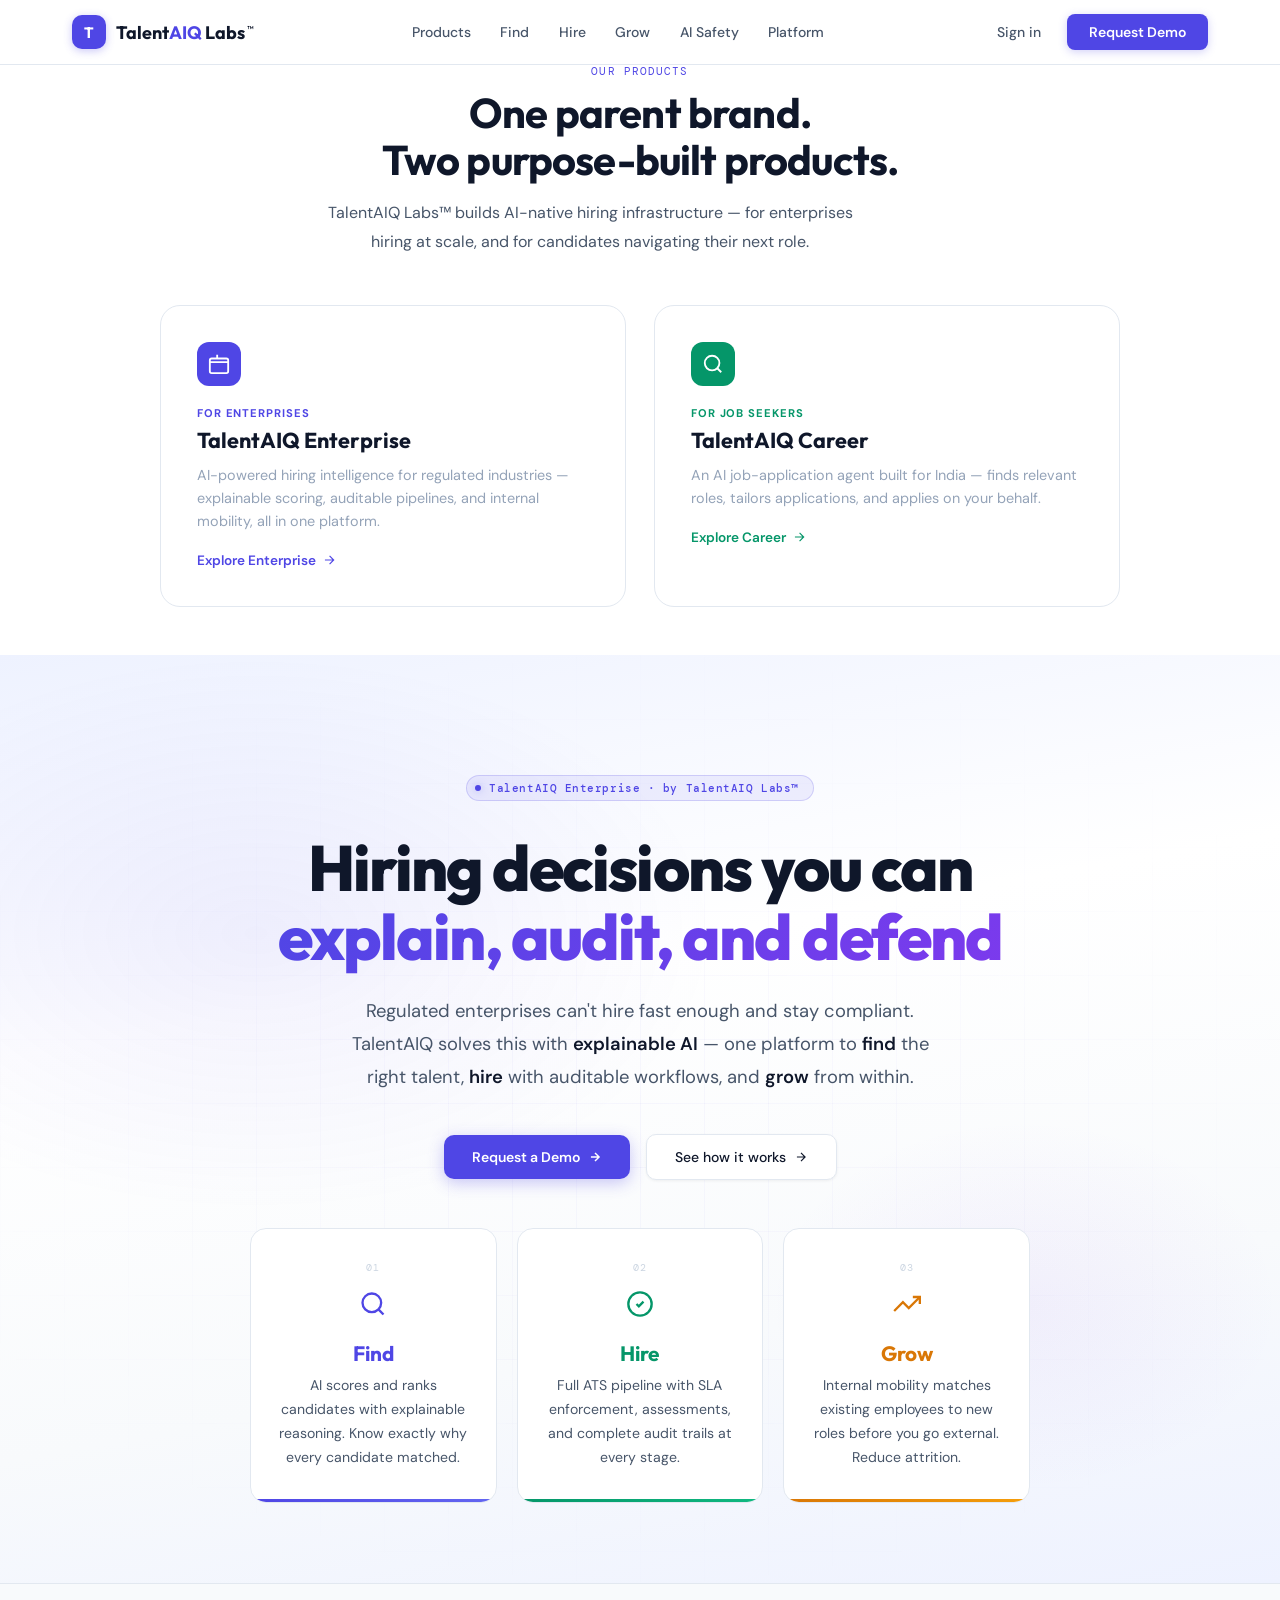
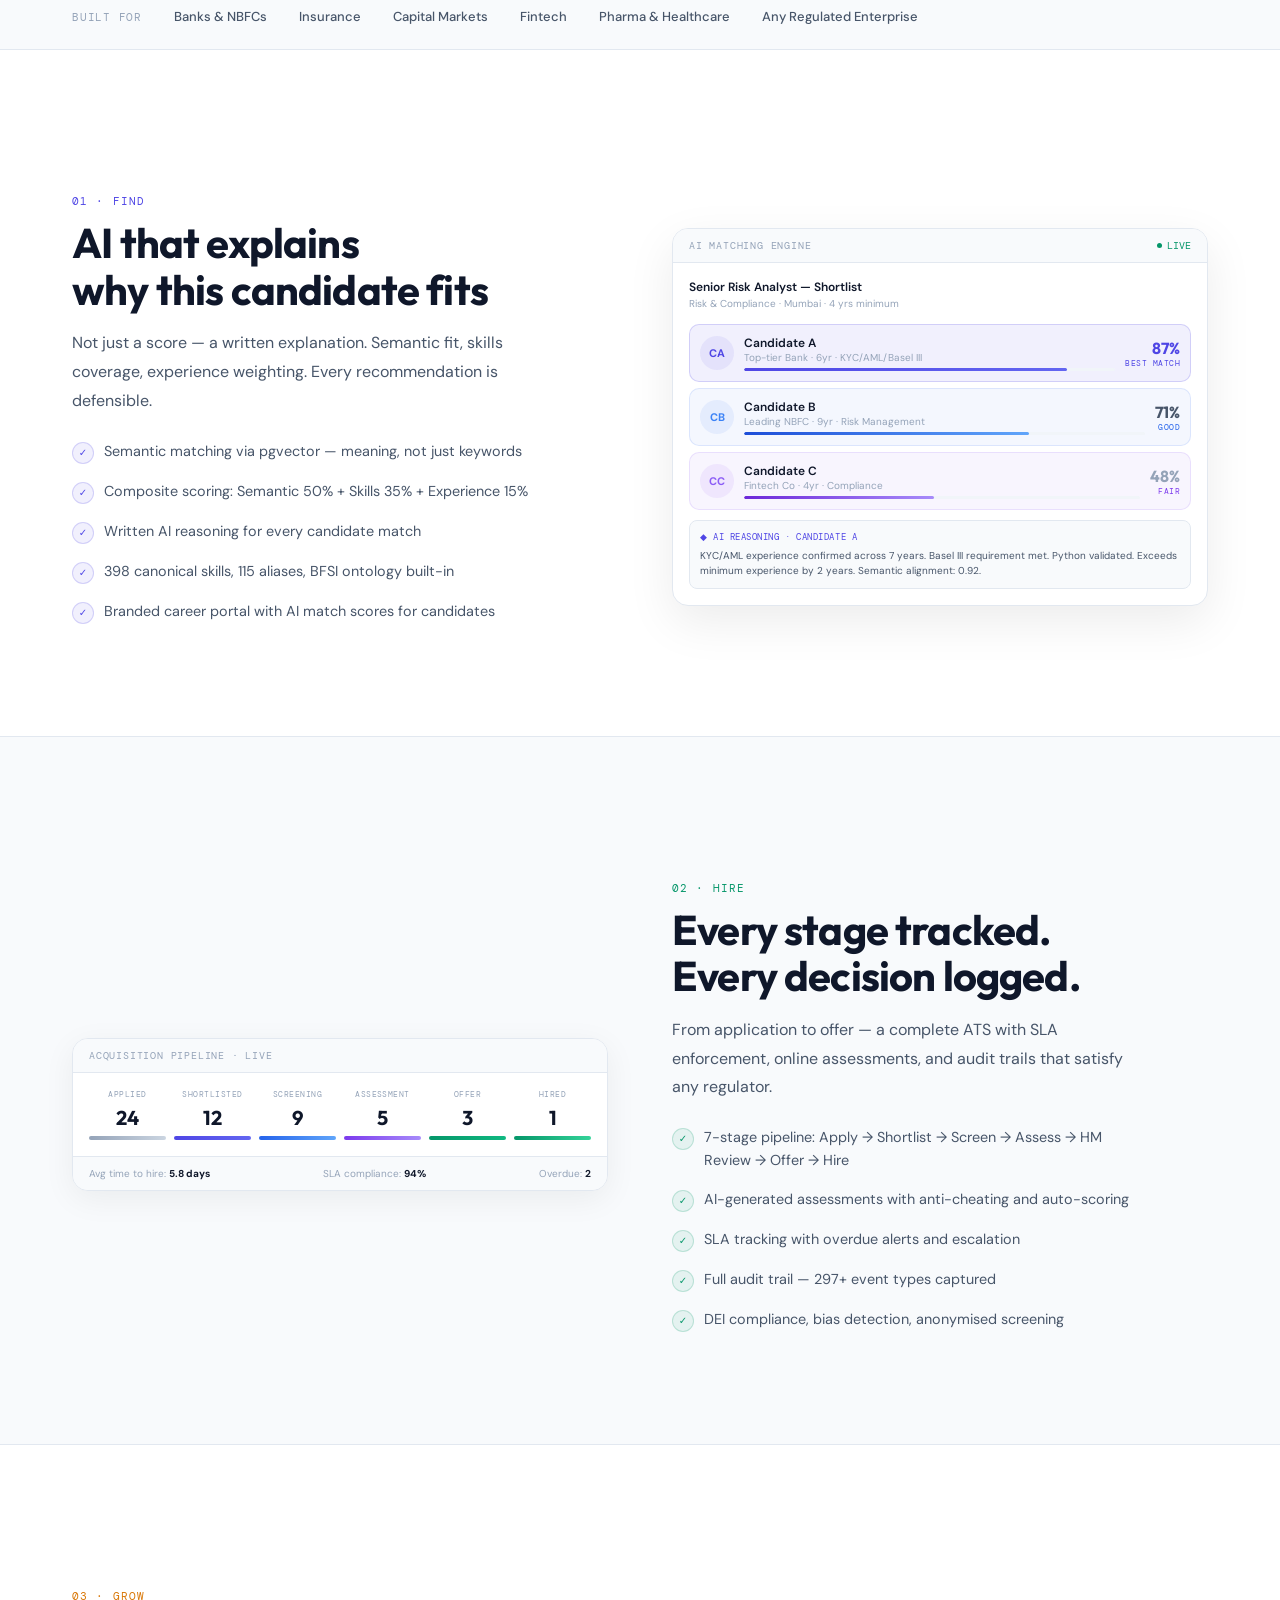
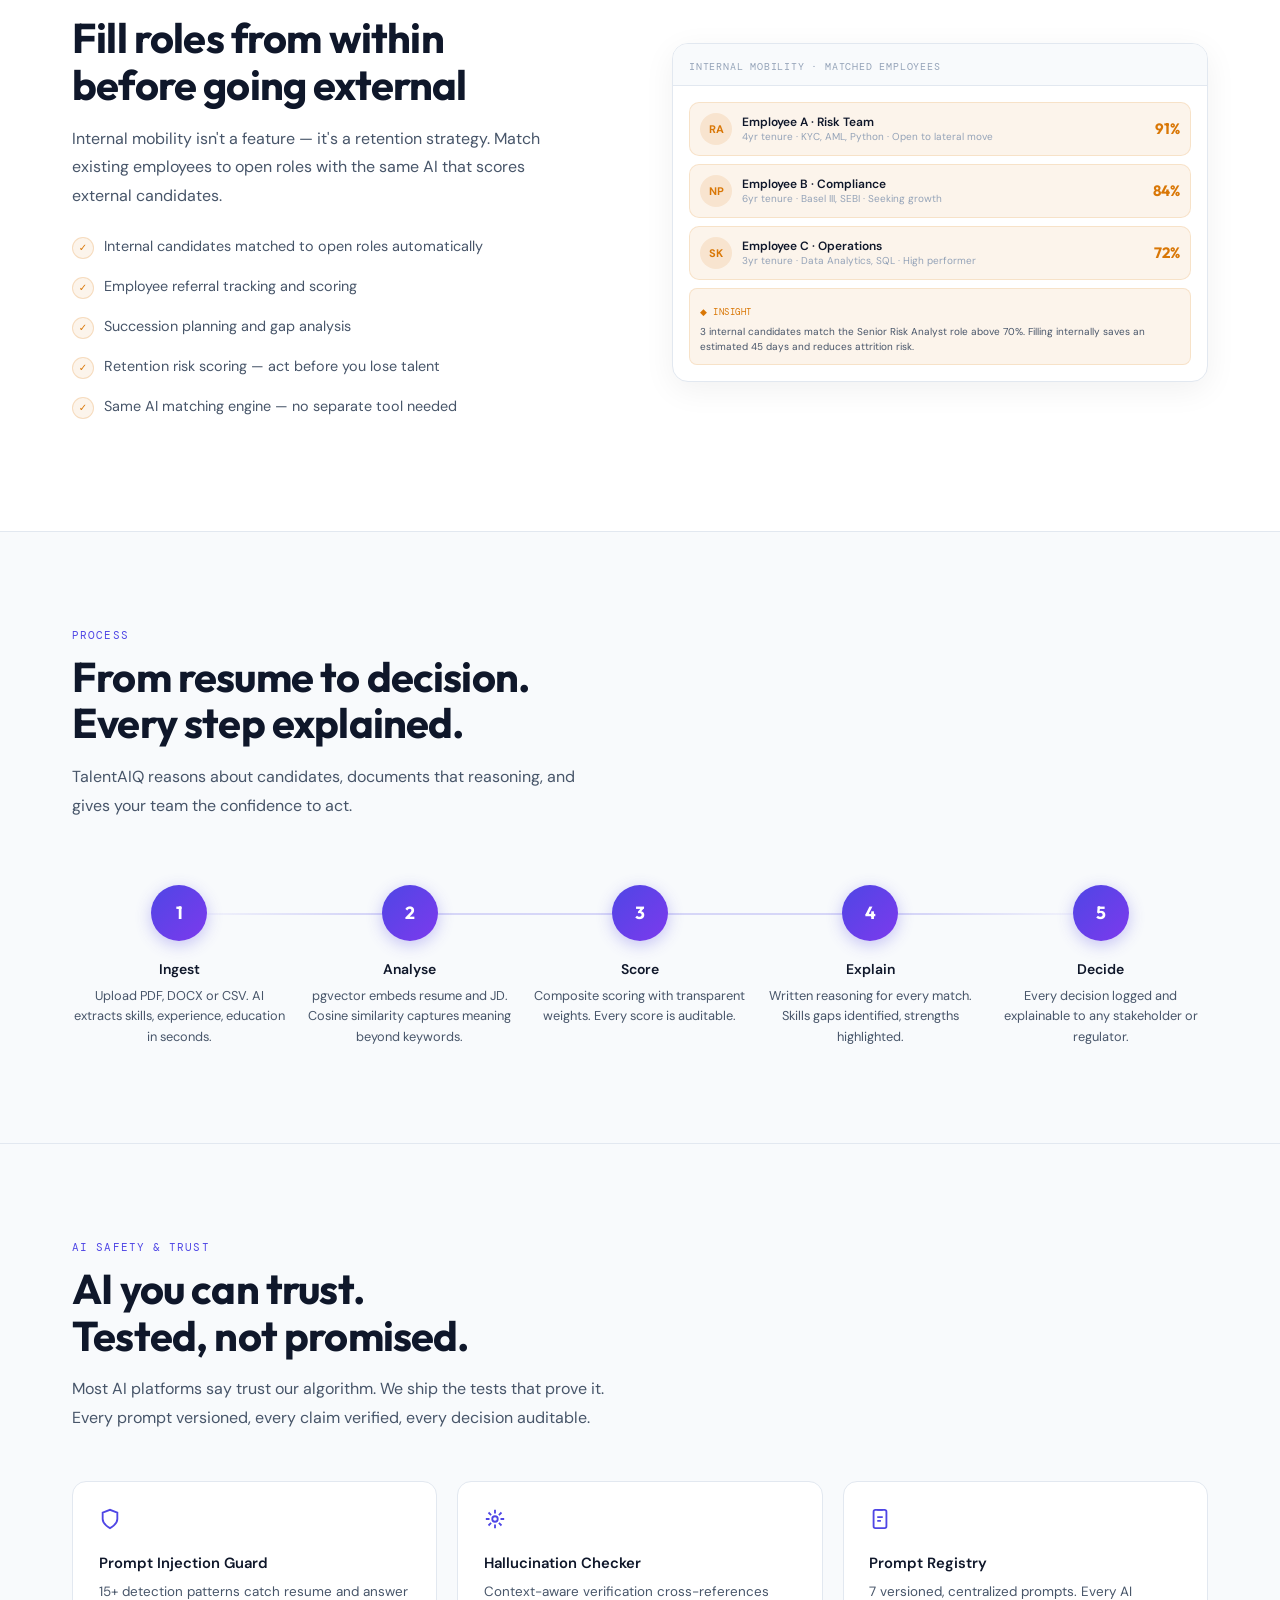
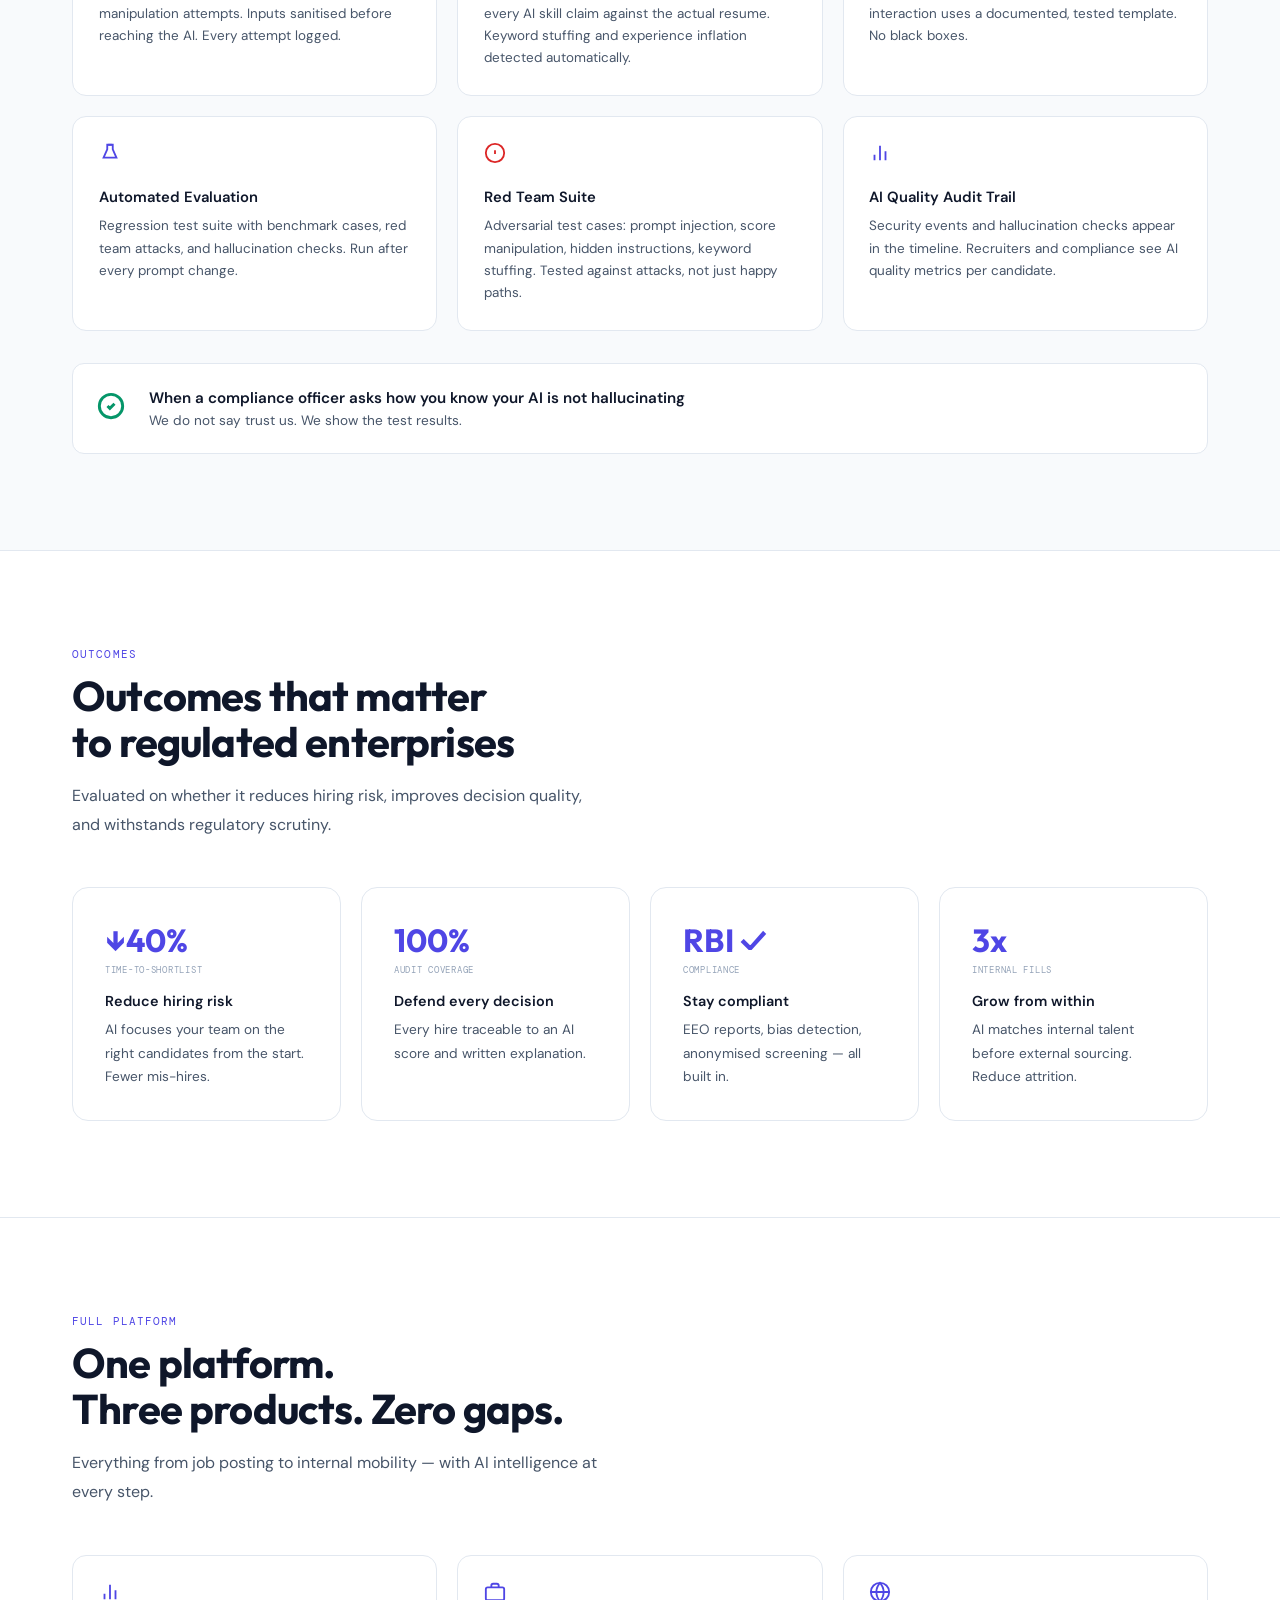
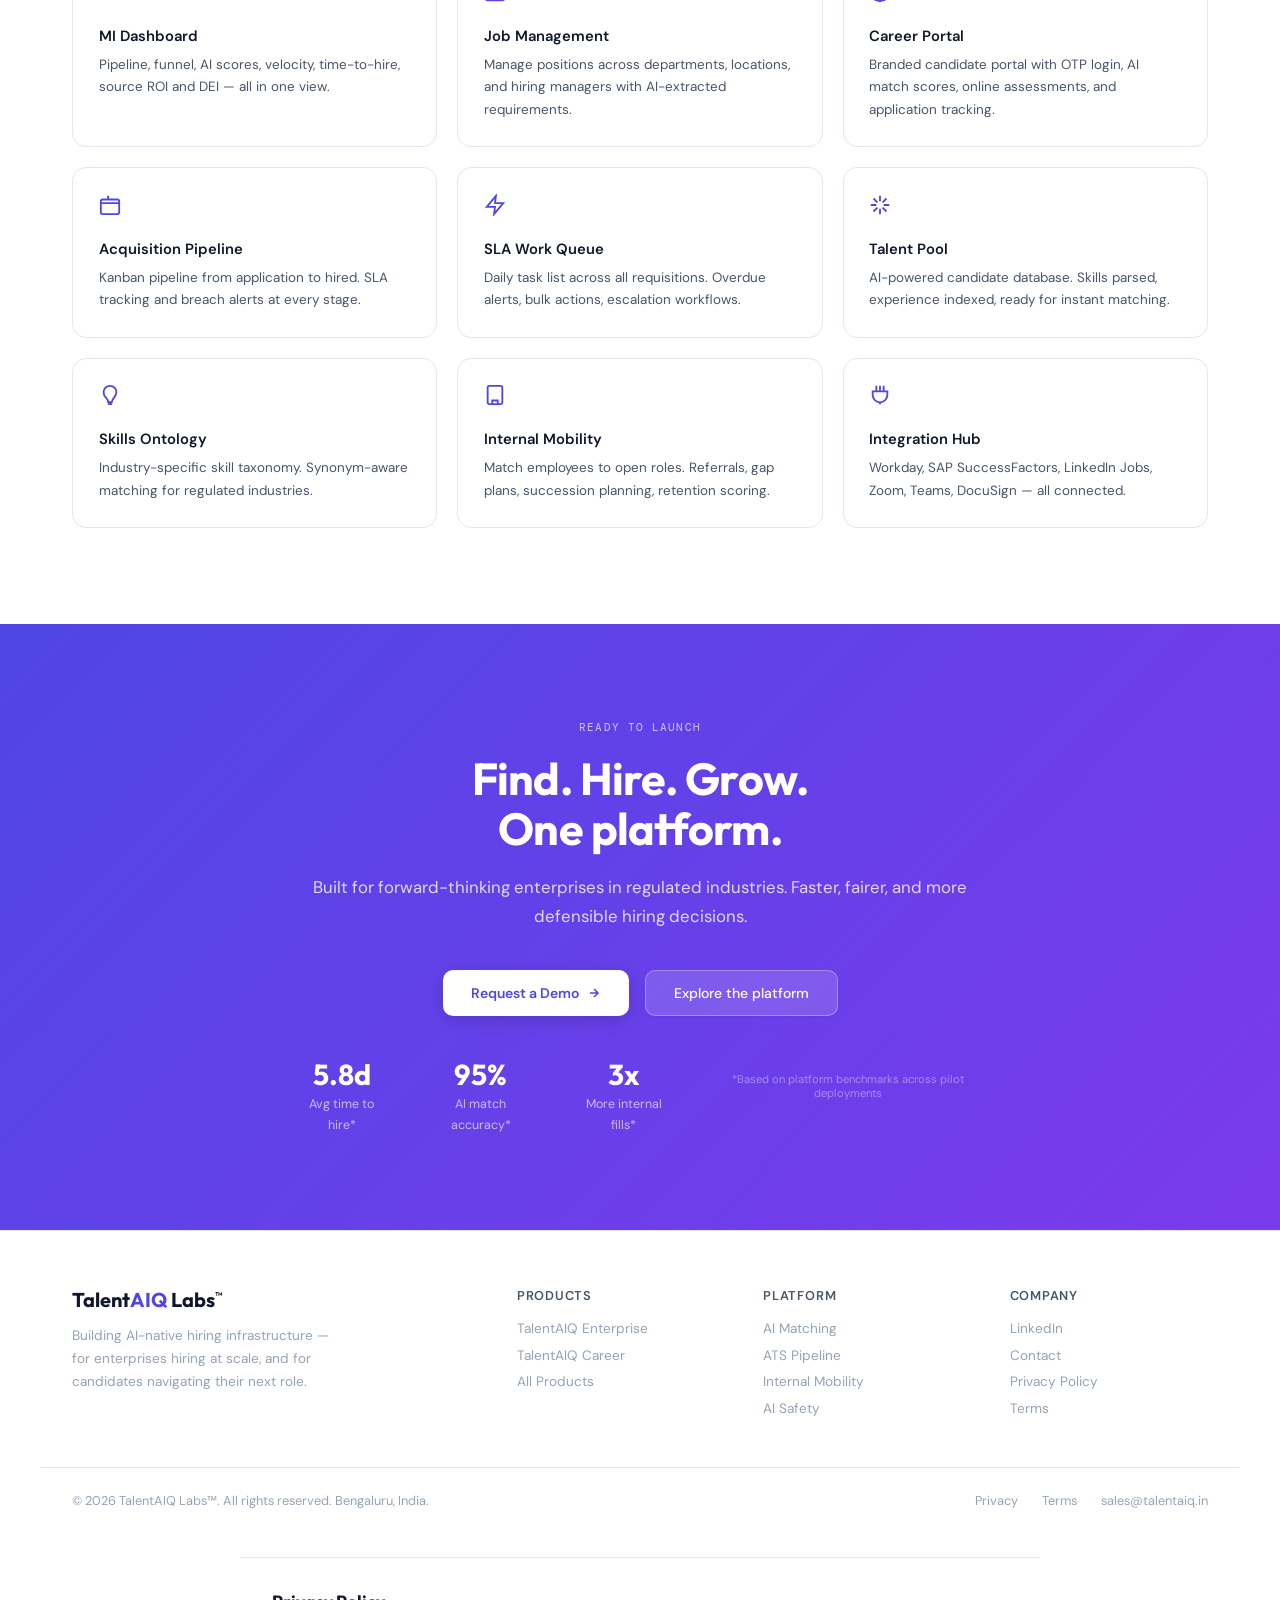
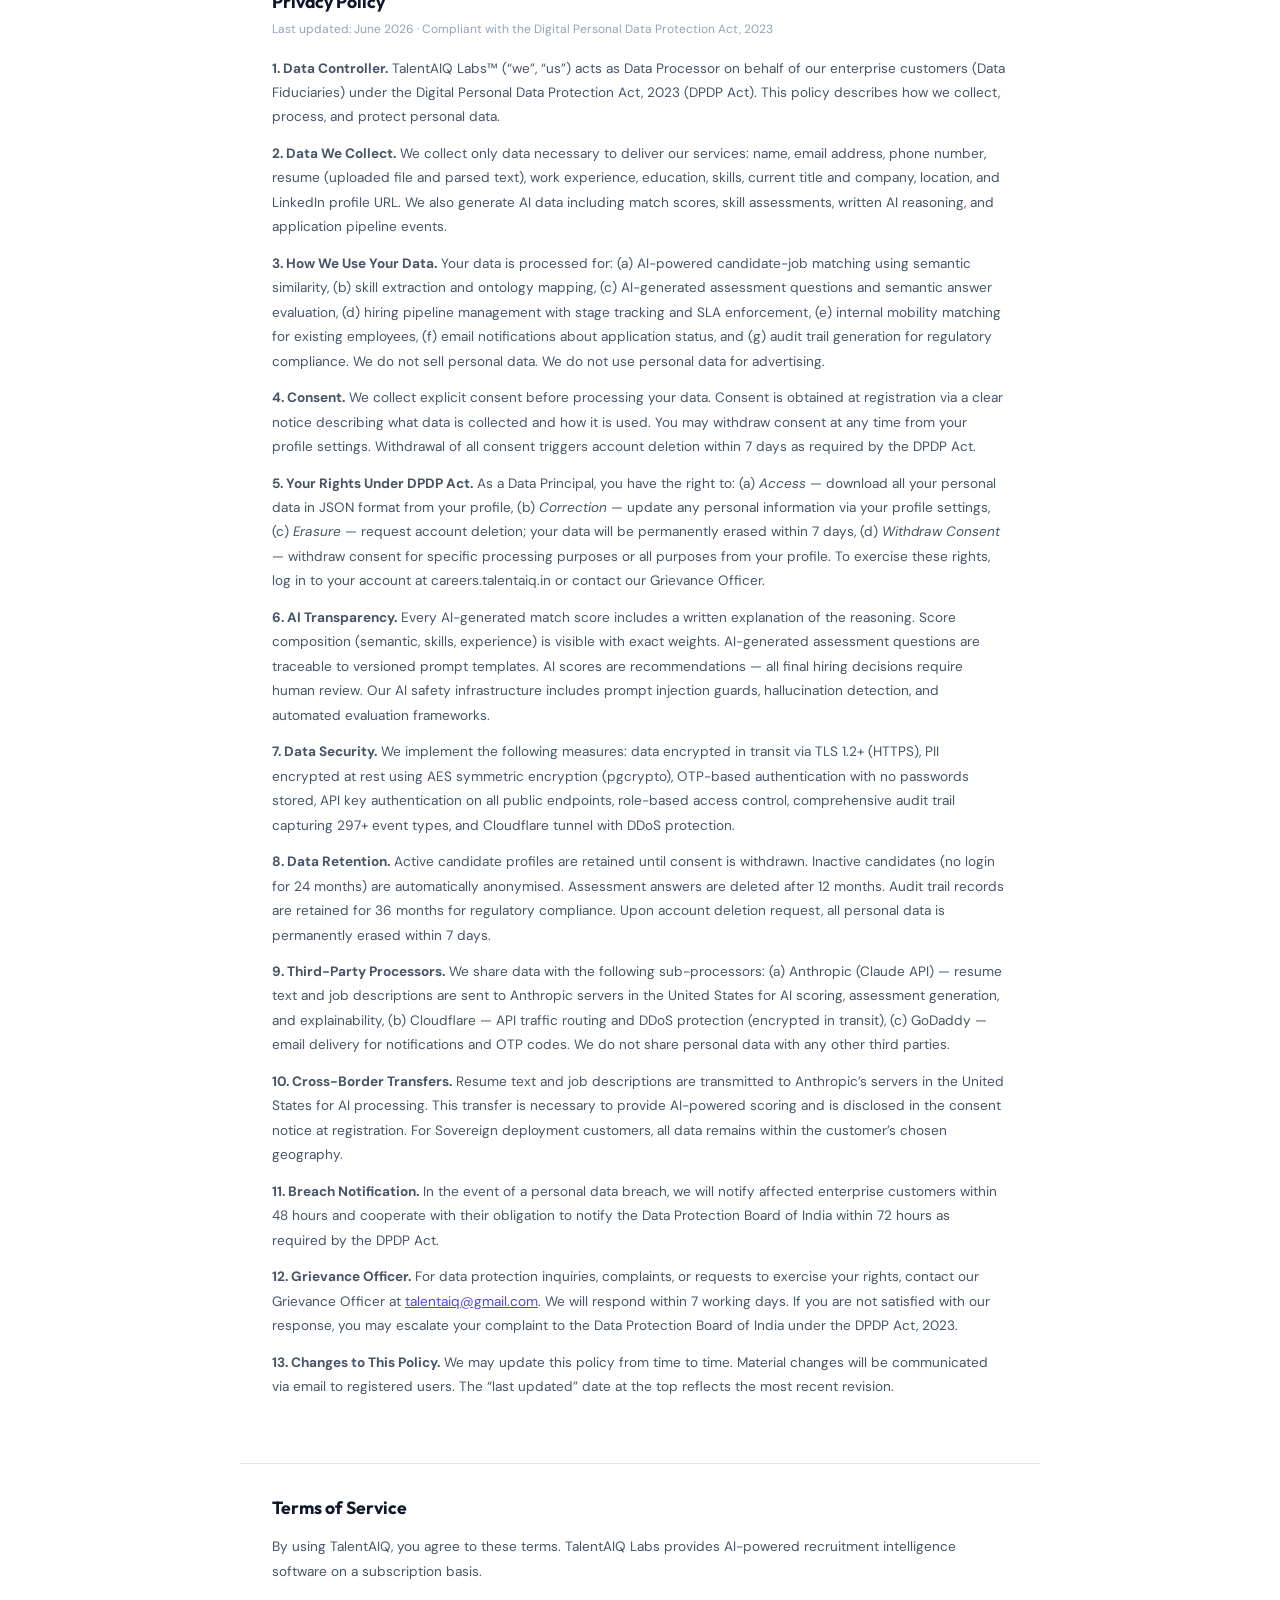
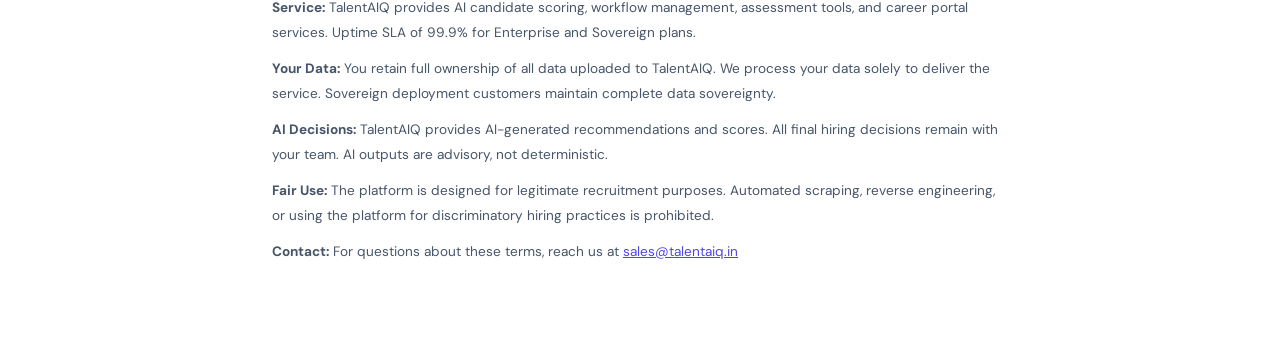
==== commit f1e2c080: "Labs rebrand: nav, Products section, hero id, footer" ====
--- a/index.html
+++ b/index.html
@@ -133,14 +133,48 @@
 <body>
 
 <!-- NAV -->
-<nav><div class="nav-w"><a class="nav-logo" href="#"><div class="nav-logomark">T</div><span class="nav-wordmark">Talent<b>AIQ</b></span></a><div class="nav-links"><a class="nav-a" href="#find">Find</a><a class="nav-a" href="#hire">Hire</a><a class="nav-a" href="#grow">Grow</a><a class="nav-a" href="#how">How it works</a><a class="nav-a" href="#trust">AI Safety</a><a class="nav-a" href="#capabilities">Platform</a><a class="nav-a" href="#pricing">Pricing</a></div><div class="nav-end"><a class="nav-ghost" href="https://careers.talentaiq.in/login" target="_blank" rel="noopener">Sign in</a><a class="nav-cta" href="mailto:sales@talentaiq.in?subject=TalentAIQ%20Demo%20Request&body=Hi%20TalentAIQ%20Team%2C%0A%0AI%20would%20like%20to%20schedule%20a%20demo%20of%20TalentAIQ%20for%20our%20organisation.%0A%0AName%3A%20%0ADesignation%3A%20%0ACompany%3A%20%0AIndustry%3A%20%0AEmployee%20Count%3A%20%0ACurrent%20ATS%20(if%20any)%3A%20%0A%0APreferred%20demo%20date%2Ftime%3A%20%0A%0AKey%20requirements%3A%0A-%20%0A-%20%0A%0ALooking%20forward%20to%20hearing%20from%20you.%0A%0ABest%20regards">Request Demo</a></div></div></nav>
+<nav><div class="nav-w"><a class="nav-logo" href="#"><div class="nav-logomark">T</div><span class="nav-wordmark">Talent<b>AIQ</b> Labs<sup style="font-size:.5em;font-weight:600;margin-left:2px">™</sup></span></a><div class="nav-links"><a class="nav-a" href="#products">Products</a><a class="nav-a" href="#find">Find</a><a class="nav-a" href="#hire">Hire</a><a class="nav-a" href="#grow">Grow</a><a class="nav-a" href="#trust">AI Safety</a><a class="nav-a" href="#capabilities">Platform</a></div><div class="nav-end"><a class="nav-ghost" href="https://careers.talentaiq.in/login" target="_blank" rel="noopener">Sign in</a><a class="nav-cta" href="mailto:sales@talentaiq.in?subject=TalentAIQ%20Demo%20Request&body=Hi%20TalentAIQ%20Team%2C%0A%0AI%20would%20like%20to%20schedule%20a%20demo%20of%20TalentAIQ%20for%20our%20organisation.%0A%0AName%3A%20%0ADesignation%3A%20%0ACompany%3A%20%0AIndustry%3A%20%0AEmployee%20Count%3A%20%0ACurrent%20ATS%20(if%20any)%3A%20%0A%0APreferred%20demo%20date%2Ftime%3A%20%0A%0AKey%20requirements%3A%0A-%20%0A-%20%0A%0ALooking%20forward%20to%20hearing%20from%20you.%0A%0ABest%20regards">Request Demo</a></div></div></nav>
 
 <!-- HERO -->
-<section class="hero">
+
+<section id="products" style="padding:4rem 0 3rem;background:var(--bg)">
+<div class="sw">
+<div class="reveal" style="max-width:640px;margin:0 auto 3rem;text-align:center">
+<div class="eyebrow" style="justify-content:center">OUR PRODUCTS</div>
+<h2 class="s-h2">One parent brand.<br/>Two purpose-built products.</h2>
+<p class="s-lead">TalentAIQ Labs™ builds AI-native hiring infrastructure — for enterprises hiring at scale, and for candidates navigating their next role.</p>
+</div>
+<div class="reveal" style="display:grid;grid-template-columns:repeat(2,1fr);gap:1.75rem;max-width:960px;margin:0 auto">
+
+<a href="#hero-enterprise" style="text-decoration:none;display:block;padding:2.25rem;border-radius:20px;border:1px solid var(--border);background:var(--surface);transition:transform .2s,box-shadow .2s" onmouseover="this.style.transform='translateY(-4px)';this.style.boxShadow='0 12px 32px rgba(0,0,0,.08)'" onmouseout="this.style.transform='none';this.style.boxShadow='none'">
+<div style="width:44px;height:44px;border-radius:12px;background:var(--brand);display:flex;align-items:center;justify-content:center;margin-bottom:1.25rem">
+<svg width="22" height="22" fill="none" stroke="#fff" stroke-width="2" viewBox="0 0 24 24"><rect x="2" y="6" width="20" height="16" rx="2"/><path d="M2 10h20M10 6V2"/></svg>
+</div>
+<div style="font-size:.7rem;font-weight:700;letter-spacing:.08em;color:var(--brand);text-transform:uppercase;margin-bottom:.4rem">For Enterprises</div>
+<h3 style="font-family:var(--fd);font-size:1.35rem;font-weight:700;color:var(--t1);margin-bottom:.6rem">TalentAIQ Enterprise</h3>
+<p style="font-size:.9rem;color:var(--t3);line-height:1.6;margin-bottom:1rem">AI-powered hiring intelligence for regulated industries — explainable scoring, auditable pipelines, and internal mobility, all in one platform.</p>
+<span style="font-size:.85rem;font-weight:600;color:var(--brand);display:inline-flex;align-items:center;gap:.35rem">Explore Enterprise <svg width="14" height="14" fill="none" stroke="currentColor" stroke-width="2" viewBox="0 0 24 24"><path d="M5 12h14M13 5l7 7-7 7"/></svg></span>
+</a>
+
+<a href="https://talentaiq.in/career" target="_blank" rel="noopener" style="text-decoration:none;display:block;padding:2.25rem;border-radius:20px;border:1px solid var(--border);background:var(--surface);transition:transform .2s,box-shadow .2s" onmouseover="this.style.transform='translateY(-4px)';this.style.boxShadow='0 12px 32px rgba(0,0,0,.08)'" onmouseout="this.style.transform='none';this.style.boxShadow='none'">
+<div style="width:44px;height:44px;border-radius:12px;background:#059669;display:flex;align-items:center;justify-content:center;margin-bottom:1.25rem">
+<svg width="22" height="22" fill="none" stroke="#fff" stroke-width="2" viewBox="0 0 24 24"><circle cx="11" cy="11" r="8"/><path d="M21 21l-4.35-4.35"/></svg>
+</div>
+<div style="font-size:.7rem;font-weight:700;letter-spacing:.08em;color:#059669;text-transform:uppercase;margin-bottom:.4rem">For Job Seekers</div>
+<h3 style="font-family:var(--fd);font-size:1.35rem;font-weight:700;color:var(--t1);margin-bottom:.6rem">TalentAIQ Career</h3>
+<p style="font-size:.9rem;color:var(--t3);line-height:1.6;margin-bottom:1rem">An AI job-application agent built for India — finds relevant roles, tailors applications, and applies on your behalf.</p>
+<span style="font-size:.85rem;font-weight:600;color:#059669;display:inline-flex;align-items:center;gap:.35rem">Explore Career <svg width="14" height="14" fill="none" stroke="currentColor" stroke-width="2" viewBox="0 0 24 24"><path d="M5 12h14M13 5l7 7-7 7"/></svg></span>
+</a>
+
+</div>
+</div>
+</section>
+
+<section class="hero" id="hero-enterprise">
 <div class="hero-bg"><div class="hb-gradient"></div><div class="hb-grid"></div></div>
 <div class="hero-inner">
 <div class="hero-center">
-  <div class="hero-kicker"><div class="hk-dot"></div><span class="hk-text">AI-Powered Recruitment · Enterprise</span></div>
+  <div class="hero-kicker"><div class="hk-dot"></div><span class="hk-text">TalentAIQ Enterprise · by TalentAIQ Labs™</span></div>
   <h1 class="hero-h1">Hiring decisions you can<br/><em>explain, audit, and defend</em></h1>
   <p class="hero-sub">Regulated enterprises can't hire fast enough and stay compliant. TalentAIQ solves this with <strong>explainable AI</strong> — one platform to <strong>find</strong> the right talent, <strong>hire</strong> with auditable workflows, and <strong>grow</strong> from within.</p>
   <div class="hero-actions">
@@ -395,7 +429,7 @@
 <section class="cta-sec" id="contact"><div class="cta-inner"><div class="eyebrow" style="color:rgba(255,255,255,.7);margin-bottom:1.2rem">READY TO LAUNCH</div><h2 class="cta-h">Find. Hire. Grow.<br/>One platform.</h2><p class="cta-sub">Built for forward-thinking enterprises in regulated industries. Faster, fairer, and more defensible hiring decisions.</p><div style="display:flex;justify-content:center;gap:1rem;flex-wrap:wrap"><a class="btn-primary" href="mailto:sales@talentaiq.in?subject=TalentAIQ%20Demo%20Request&body=Hi%20TalentAIQ%20Team%2C%0A%0AI%20would%20like%20to%20schedule%20a%20demo%20of%20TalentAIQ%20for%20our%20organisation.%0A%0AName%3A%20%0ADesignation%3A%20%0ACompany%3A%20%0AIndustry%3A%20%0AEmployee%20Count%3A%20%0ACurrent%20ATS%20(if%20any)%3A%20%0A%0APreferred%20demo%20date%2Ftime%3A%20%0A%0AKey%20requirements%3A%0A-%20%0A-%20%0A%0ALooking%20forward%20to%20hearing%20from%20you.%0A%0ABest%20regards">Request a Demo <svg width="14" height="14" fill="none" stroke="currentColor" stroke-width="2.5" viewBox="0 0 24 24"><path d="M5 12h14M12 5l7 7-7 7"/></svg></a><a class="btn-secondary" href="#find">Explore the platform</a></div><div class="cta-stats"><div class="cs-item"><span class="cs-num">5.8d</span><span class="cs-label">Avg time to hire*</span></div><div class="cs-item"><span class="cs-num">95%</span><span class="cs-label">AI match accuracy*</span></div><div class="cs-item"><span class="cs-num">3x</span><span class="cs-label">More internal fills*</span></div><div style="margin-top:1rem;text-align:center;font-size:.7rem;color:rgba(255,255,255,.4)">*Based on platform benchmarks across pilot deployments</div></div></div></section>
 
 <!-- FOOTER -->
-<footer><div class="footer-grid"><div class="footer-brand"><span class="nav-wordmark">Talent<b>AIQ</b></span><p>Find, hire, and grow talent in regulated enterprises. AI-driven decisions you can explain, audit, and defend.</p></div><div class="footer-col"><h4>Platform</h4><a href="#find">AI Matching</a><a href="#hire">ATS Pipeline</a><a href="#grow">Internal Mobility</a><a href="#capabilities">Career Portal</a><a href="#capabilities">Integrations</a></div><div class="footer-col"><h4>Company</h4><a href="#trust">AI Safety</a><a href="https://www.linkedin.com/company/talentaiq-labs" target="_blank" rel="noopener">LinkedIn</a><a href="mailto:sales@talentaiq.in?subject=TalentAIQ%20Demo%20Request&body=Hi%20TalentAIQ%20Team%2C%0A%0AI%20would%20like%20to%20schedule%20a%20demo%20of%20TalentAIQ%20for%20our%20organisation.%0A%0AName%3A%20%0ADesignation%3A%20%0ACompany%3A%20%0AIndustry%3A%20%0AEmployee%20Count%3A%20%0ACurrent%20ATS%20(if%20any)%3A%20%0A%0APreferred%20demo%20date%2Ftime%3A%20%0A%0AKey%20requirements%3A%0A-%20%0A-%20%0A%0ALooking%20forward%20to%20hearing%20from%20you.%0A%0ABest%20regards">Contact</a></div><div class="footer-col"><h4>Legal</h4><a href="#privacy">Privacy Policy</a><a href="#terms">Terms</a><a href="#privacy">Data Security</a><a href="#trust">DEI Policy</a></div></div><div class="footer-bottom"><div class="footer-copy">&copy; 2026 TalentAIQ Labs™. All rights reserved. Bengaluru, India.</div><div class="footer-links"><a href="#privacy">Privacy</a><a href="#terms">Terms</a><a href="mailto:sales@talentaiq.in?subject=TalentAIQ%20Demo%20Request&body=Hi%20TalentAIQ%20Team%2C%0A%0AI%20would%20like%20to%20schedule%20a%20demo%20of%20TalentAIQ%20for%20our%20organisation.%0A%0AName%3A%20%0ADesignation%3A%20%0ACompany%3A%20%0AIndustry%3A%20%0AEmployee%20Count%3A%20%0ACurrent%20ATS%20(if%20any)%3A%20%0A%0APreferred%20demo%20date%2Ftime%3A%20%0A%0AKey%20requirements%3A%0A-%20%0A-%20%0A%0ALooking%20forward%20to%20hearing%20from%20you.%0A%0ABest%20regards">sales@talentaiq.in</a></div></div>
+<footer><div class="footer-grid"><div class="footer-brand"><span class="nav-wordmark">Talent<b>AIQ</b> Labs<sup style="font-size:.5em">™</sup></span><p>Building AI-native hiring infrastructure — for enterprises hiring at scale, and for candidates navigating their next role.</p></div><div class="footer-col"><h4>Products</h4><a href="#hero-enterprise">TalentAIQ Enterprise</a><a href="https://talentaiq.in/career" target="_blank" rel="noopener">TalentAIQ Career</a><a href="#products">All Products</a></div><div class="footer-col"><h4>Platform</h4><a href="#find">AI Matching</a><a href="#hire">ATS Pipeline</a><a href="#grow">Internal Mobility</a><a href="#trust">AI Safety</a></div><div class="footer-col"><h4>Company</h4><a href="https://www.linkedin.com/company/talentaiq-labs" target="_blank" rel="noopener">LinkedIn</a><a href="mailto:sales@talentaiq.in?subject=TalentAIQ%20Demo%20Request&body=Hi%20TalentAIQ%20Team%2C%0A%0AI%20would%20like%20to%20schedule%20a%20demo%20of%20TalentAIQ%20for%20our%20organisation.%0A%0AName%3A%20%0ADesignation%3A%20%0ACompany%3A%20%0AIndustry%3A%20%0AEmployee%20Count%3A%20%0ACurrent%20ATS%20(if%20any)%3A%20%0A%0APreferred%20demo%20date%2Ftime%3A%20%0A%0AKey%20requirements%3A%0A-%20%0A-%20%0A%0ALooking%20forward%20to%20hearing%20from%20you.%0A%0ABest%20regards">Contact</a><a href="#privacy">Privacy Policy</a><a href="#terms">Terms</a></div></div><div class="footer-bottom"><div class="footer-copy">&copy; 2026 TalentAIQ Labs™. All rights reserved. Bengaluru, India.</div><div class="footer-links"><a href="#privacy">Privacy</a><a href="#terms">Terms</a><a href="mailto:sales@talentaiq.in?subject=TalentAIQ%20Demo%20Request&body=Hi%20TalentAIQ%20Team%2C%0A%0AI%20would%20like%20to%20schedule%20a%20demo%20of%20TalentAIQ%20for%20our%20organisation.%0A%0AName%3A%20%0ADesignation%3A%20%0ACompany%3A%20%0AIndustry%3A%20%0AEmployee%20Count%3A%20%0ACurrent%20ATS%20(if%20any)%3A%20%0A%0APreferred%20demo%20date%2Ftime%3A%20%0A%0AKey%20requirements%3A%0A-%20%0A-%20%0A%0ALooking%20forward%20to%20hearing%20from%20you.%0A%0ABest%20regards">sales@talentaiq.in</a></div></div>
 <!-- PRIVACY -->
 <div id="privacy" style="max-width:800px;margin:3rem auto 0;padding:2rem;border-top:1px solid var(--border)">
   <h3 style="font-family:var(--fd);font-size:1.1rem;font-weight:700;color:var(--t1);margin-bottom:.5rem">Privacy Policy</h3>
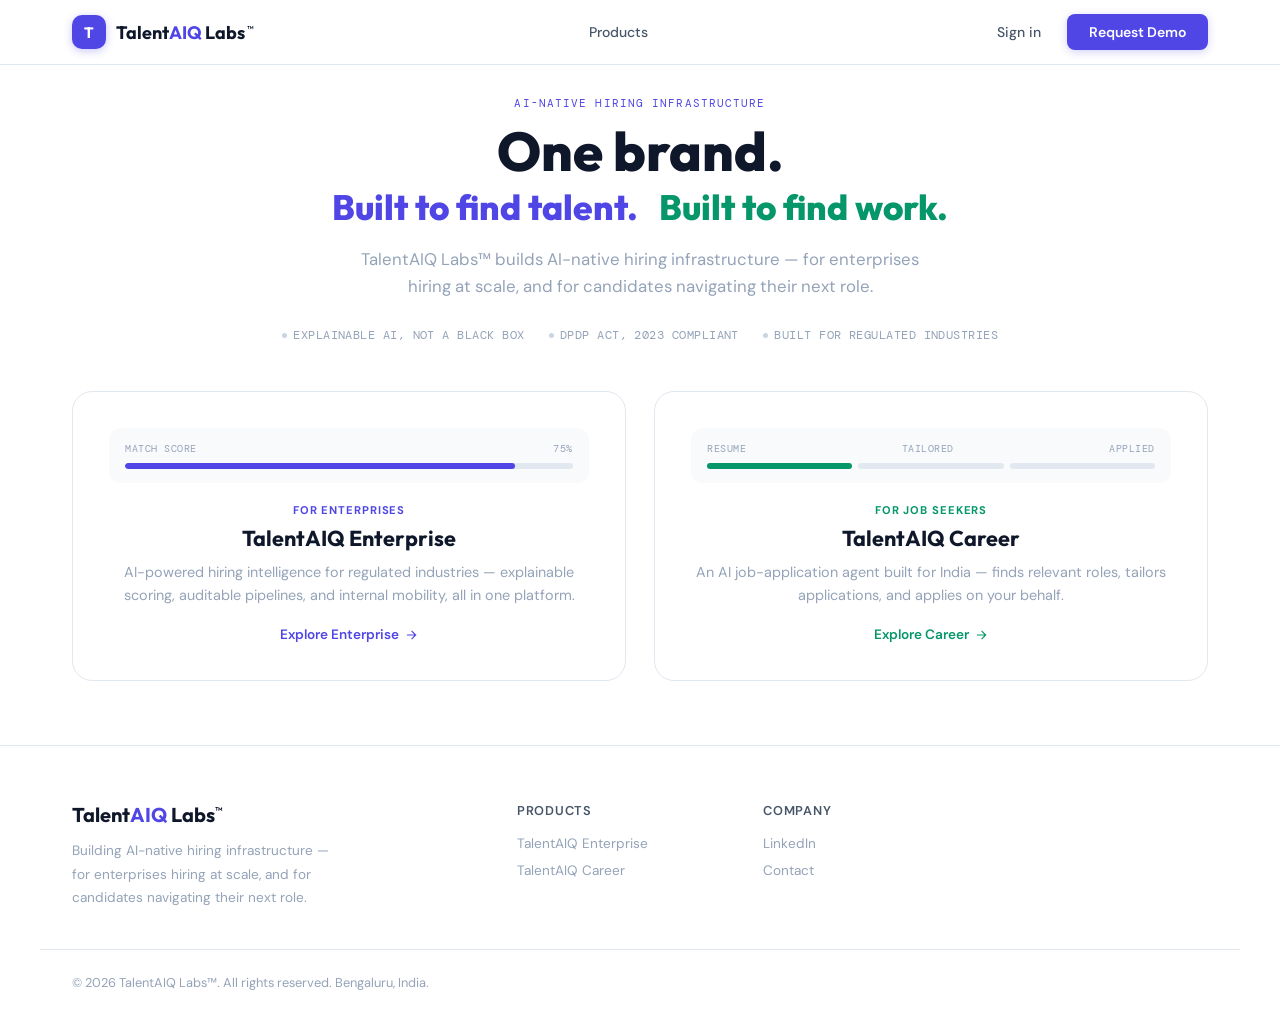
==== commit bcbef017: "redesign: forking headline hero with live product visualizations, wider card grid" ====
--- a/index.html
+++ b/index.html
@@ -127,28 +127,50 @@
 @keyframes pulseGreen{0%,100%{box-shadow:0 0 3px var(--green)}50%{box-shadow:0 0 8px var(--green)}}
 .reveal{opacity:0;transform:translateY(24px);transition:opacity .7s ease,transform .7s ease}.reveal.visible{opacity:1;transform:translateY(0)}
 @media(max-width:1024px){.pillars{grid-template-columns:1fr}.fhg-grid{grid-template-columns:1fr;gap:2rem}.hiw-steps{grid-template-columns:1fr;gap:1.5rem}.hiw-steps::before{display:none}.ev-grid,.caps-grid{grid-template-columns:1fr 1fr}.footer-grid{grid-template-columns:1fr 1fr}}
-@media(max-width:600px){nav .nav-links{display:none}.sw{padding:0 1.25rem}.ev-grid,.caps-grid{grid-template-columns:1fr}.cta-stats{flex-direction:column;gap:1rem}.footer-grid{grid-template-columns:1fr}}@media(max-width:768px){section#trust div[style*="grid-template-columns:repeat(3"]{grid-template-columns:1fr!important}section#pricing div[style*="grid-template-columns:repeat(3"]{grid-template-columns:1fr!important}.pillars{grid-template-columns:1fr!important}.pipe-body{flex-wrap:wrap}.hiw-steps{grid-template-columns:1fr!important}.hero-h1{font-size:2rem!important}.fhg-grid{grid-template-columns:1fr!important;gap:2rem!important}}
+@media(max-width:600px){nav .nav-links{display:none}.sw{padding:0 1.25rem}.ev-grid,.caps-grid{grid-template-columns:1fr}.cta-stats{flex-direction:column;gap:1rem}.footer-grid{grid-template-columns:1fr}}@media(max-width:768px){section#trust div[style*="grid-template-columns:repeat(3"]{grid-template-columns:1fr!important}section#pricing div[style*="grid-template-columns:repeat(3"]{grid-template-columns:1fr!important}section#products div[style*="grid-template-columns:repeat(2"]{grid-template-columns:1fr!important}.pillars{grid-template-columns:1fr!important}.pipe-body{flex-wrap:wrap}.hiw-steps{grid-template-columns:1fr!important}.hero-h1{font-size:2rem!important}.fhg-grid{grid-template-columns:1fr!important;gap:2rem!important}}
+.hero-labs{padding:6rem 0 4rem;text-align:center}
+.hero-fork{font-family:var(--fd);font-weight:800;line-height:1.08;margin:.75rem 0 1.25rem}
+.hero-fork .l1{font-size:clamp(2.2rem,5vw,3.4rem);color:var(--t1);display:block}
+.hero-fork .l2{display:flex;justify-content:center;gap:.6em;flex-wrap:wrap;font-size:clamp(1.5rem,3.4vw,2.2rem);margin-top:.2em}
+.hero-fork .fk-ent{color:var(--brand)}
+.hero-fork .fk-car{color:#059669}
+.hero-lead{max-width:600px;margin:0 auto 1.75rem;color:var(--t3);font-size:1.05rem;line-height:1.6}
+.hero-proof{display:flex;justify-content:center;gap:1.5rem;flex-wrap:wrap;margin-bottom:3rem;font-family:var(--fm);font-size:.72rem;letter-spacing:.04em;color:var(--t3);text-transform:uppercase}
+.hero-proof span{display:flex;align-items:center;gap:.4rem}
+.hero-proof i{width:5px;height:5px;border-radius:50%;background:var(--t4);display:inline-block}
+.fork-svg{display:block;margin:0 auto -1px;width:100%;max-width:600px;height:56px}
+.pcard{position:relative;text-decoration:none;display:block;padding:2.25rem;border-radius:20px;border:1px solid var(--border);background:#fff;transition:transform .2s,box-shadow .2s}
+.pcard:hover{transform:translateY(-4px);box-shadow:0 12px 32px rgba(0,0,0,.08)}
+.pv{border-radius:12px;background:var(--bg2);padding:.9rem 1rem;margin-bottom:1.25rem}
+.pv-label{font-family:var(--fm);font-size:.65rem;letter-spacing:.05em;color:var(--t3);text-transform:uppercase;margin-bottom:.5rem;display:flex;justify-content:space-between}
+.pv-bar-track{height:6px;border-radius:4px;background:var(--border);overflow:hidden}
+.pv-bar-fill{height:100%;border-radius:4px;background:var(--brand);width:0;transition:width 1.4s cubic-bezier(.4,0,.2,1)}
+.pv-steps{display:flex;align-items:center;gap:6px}
+.pv-step{flex:1;height:6px;border-radius:4px;background:var(--border);transition:background .3s}
+.pv-step.on{background:#059669}
+@media(max-width:640px){.hero-fork .l2{flex-direction:column;gap:.1em}}
 </style>
 </head>
 <body>
 
 <!-- NAV -->
-<nav><div class="nav-w"><a class="nav-logo" href="#"><div class="nav-logomark">T</div><span class="nav-wordmark">Talent<b>AIQ</b> Labs<sup style="font-size:.5em;font-weight:600;margin-left:2px">™</sup></span></a><div class="nav-links"><a class="nav-a" href="#products">Products</a><a class="nav-a" href="#find">Find</a><a class="nav-a" href="#hire">Hire</a><a class="nav-a" href="#grow">Grow</a><a class="nav-a" href="#trust">AI Safety</a><a class="nav-a" href="#capabilities">Platform</a></div><div class="nav-end"><a class="nav-ghost" href="https://careers.talentaiq.in/login" target="_blank" rel="noopener">Sign in</a><a class="nav-cta" href="mailto:sales@talentaiq.in?subject=TalentAIQ%20Demo%20Request&body=Hi%20TalentAIQ%20Team%2C%0A%0AI%20would%20like%20to%20schedule%20a%20demo%20of%20TalentAIQ%20for%20our%20organisation.%0A%0AName%3A%20%0ADesignation%3A%20%0ACompany%3A%20%0AIndustry%3A%20%0AEmployee%20Count%3A%20%0ACurrent%20ATS%20(if%20any)%3A%20%0A%0APreferred%20demo%20date%2Ftime%3A%20%0A%0AKey%20requirements%3A%0A-%20%0A-%20%0A%0ALooking%20forward%20to%20hearing%20from%20you.%0A%0ABest%20regards">Request Demo</a></div></div></nav>
-
-<!-- HERO -->
-
-<section id="products" style="padding:4rem 0 3rem;background:var(--bg)">
+<nav><div class="nav-w"><a class="nav-logo" href="#"><div class="nav-logomark">T</div><span class="nav-wordmark">Talent<b>AIQ</b> Labs<sup style="font-size:.5em;font-weight:600;margin-left:2px">™</sup></span></a><div class="nav-links"><a class="nav-a" href="#products">Products</a></div><div class="nav-end"><a class="nav-ghost" href="https://careers.talentaiq.in/login" target="_blank" rel="noopener">Sign in</a><a class="nav-cta" href="mailto:sales@talentaiq.in?subject=TalentAIQ%20Demo%20Request&body=Hi%20TalentAIQ%20Team%2C%0A%0AI%20would%20like%20to%20schedule%20a%20demo%20of%20TalentAIQ%20for%20our%20organisation.%0A%0AName%3A%20%0ADesignation%3A%20%0ACompany%3A%20%0AIndustry%3A%20%0AEmployee%20Count%3A%20%0ACurrent%20ATS%20(if%20any)%3A%20%0A%0APreferred%20demo%20date%2Ftime%3A%20%0A%0AKey%20requirements%3A%0A-%20%0A-%20%0A%0ALooking%20forward%20to%20hearing%20from%20you.%0A%0ABest%20regards">Request Demo</a></div></div></nav>
+
+<section id="products" class="hero-labs">
 <div class="sw">
-<div class="reveal" style="max-width:640px;margin:0 auto 3rem;text-align:center">
-<div class="eyebrow" style="justify-content:center">OUR PRODUCTS</div>
-<h2 class="s-h2">One parent brand.<br/>Two purpose-built products.</h2>
-<p class="s-lead">TalentAIQ Labs™ builds AI-native hiring infrastructure — for enterprises hiring at scale, and for candidates navigating their next role.</p>
-</div>
-<div class="reveal" style="display:grid;grid-template-columns:repeat(2,1fr);gap:1.75rem;max-width:960px;margin:0 auto">
-
-<a href="#hero-enterprise" style="text-decoration:none;display:block;padding:2.25rem;border-radius:20px;border:1px solid var(--border);background:var(--surface);transition:transform .2s,box-shadow .2s" onmouseover="this.style.transform='translateY(-4px)';this.style.boxShadow='0 12px 32px rgba(0,0,0,.08)'" onmouseout="this.style.transform='none';this.style.boxShadow='none'">
-<div style="width:44px;height:44px;border-radius:12px;background:var(--brand);display:flex;align-items:center;justify-content:center;margin-bottom:1.25rem">
-<svg width="22" height="22" fill="none" stroke="#fff" stroke-width="2" viewBox="0 0 24 24"><rect x="2" y="6" width="20" height="16" rx="2"/><path d="M2 10h20M10 6V2"/></svg>
+<div class="reveal">
+<div class="eyebrow" style="justify-content:center">AI-NATIVE HIRING INFRASTRUCTURE</div>
+<h1 class="hero-fork"><span class="l1">One brand.</span><span class="l2"><span class="fk-ent">Built to find talent.</span><span class="fk-car">Built to find work.</span></span></h1>
+<p class="hero-lead">TalentAIQ Labs™ builds AI-native hiring infrastructure — for enterprises hiring at scale, and for candidates navigating their next role.</p>
+<div class="hero-proof"><span><i></i>Explainable AI, not a black box</span><span><i></i>DPDP Act, 2023 compliant</span><span><i></i>Built for regulated industries</span></div>
+</div>
+
+<div class="reveal" style="display:grid;grid-template-columns:repeat(2,1fr);gap:1.75rem;max-width:1152px;margin:0 auto">
+
+<a href="/enterprise" class="pcard">
+<div class="pv">
+<div class="pv-label"><span>Match score</span><span id="pvScoreOut">0%</span></div>
+<div class="pv-bar-track"><div class="pv-bar-fill" id="pvScoreBar"></div></div>
 </div>
 <div style="font-size:.7rem;font-weight:700;letter-spacing:.08em;color:var(--brand);text-transform:uppercase;margin-bottom:.4rem">For Enterprises</div>
 <h3 style="font-family:var(--fd);font-size:1.35rem;font-weight:700;color:var(--t1);margin-bottom:.6rem">TalentAIQ Enterprise</h3>
@@ -156,9 +178,10 @@
 <span style="font-size:.85rem;font-weight:600;color:var(--brand);display:inline-flex;align-items:center;gap:.35rem">Explore Enterprise <svg width="14" height="14" fill="none" stroke="currentColor" stroke-width="2" viewBox="0 0 24 24"><path d="M5 12h14M13 5l7 7-7 7"/></svg></span>
 </a>
 
-<a href="https://talentaiq.in/career" target="_blank" rel="noopener" style="text-decoration:none;display:block;padding:2.25rem;border-radius:20px;border:1px solid var(--border);background:var(--surface);transition:transform .2s,box-shadow .2s" onmouseover="this.style.transform='translateY(-4px)';this.style.boxShadow='0 12px 32px rgba(0,0,0,.08)'" onmouseout="this.style.transform='none';this.style.boxShadow='none'">
-<div style="width:44px;height:44px;border-radius:12px;background:#059669;display:flex;align-items:center;justify-content:center;margin-bottom:1.25rem">
-<svg width="22" height="22" fill="none" stroke="#fff" stroke-width="2" viewBox="0 0 24 24"><circle cx="11" cy="11" r="8"/><path d="M21 21l-4.35-4.35"/></svg>
+<a href="/career" class="pcard">
+<div class="pv">
+<div class="pv-label"><span>Resume</span><span>Tailored</span><span>Applied</span></div>
+<div class="pv-steps"><div class="pv-step" id="pvStep1"></div><div class="pv-step" id="pvStep2"></div><div class="pv-step" id="pvStep3"></div></div>
 </div>
 <div style="font-size:.7rem;font-weight:700;letter-spacing:.08em;color:#059669;text-transform:uppercase;margin-bottom:.4rem">For Job Seekers</div>
 <h3 style="font-family:var(--fd);font-size:1.35rem;font-weight:700;color:var(--t1);margin-bottom:.6rem">TalentAIQ Career</h3>
@@ -169,301 +192,17 @@
 </div>
 </div>
 </section>
-
-<section class="hero" id="hero-enterprise">
-<div class="hero-bg"><div class="hb-gradient"></div><div class="hb-grid"></div></div>
-<div class="hero-inner">
-<div class="hero-center">
-  <div class="hero-kicker"><div class="hk-dot"></div><span class="hk-text">TalentAIQ Enterprise · by TalentAIQ Labs™</span></div>
-  <h1 class="hero-h1">Hiring decisions you can<br/><em>explain, audit, and defend</em></h1>
-  <p class="hero-sub">Regulated enterprises can't hire fast enough and stay compliant. TalentAIQ solves this with <strong>explainable AI</strong> — one platform to <strong>find</strong> the right talent, <strong>hire</strong> with auditable workflows, and <strong>grow</strong> from within.</p>
-  <div class="hero-actions">
-    <a class="btn-primary" href="mailto:sales@talentaiq.in?subject=TalentAIQ%20Demo%20Request&body=Hi%20TalentAIQ%20Team%2C%0A%0AI%20would%20like%20to%20schedule%20a%20demo%20of%20TalentAIQ%20for%20our%20organisation.%0A%0AName%3A%20%0ADesignation%3A%20%0ACompany%3A%20%0AIndustry%3A%20%0AEmployee%20Count%3A%20%0ACurrent%20ATS%20(if%20any)%3A%20%0A%0APreferred%20demo%20date%2Ftime%3A%20%0A%0AKey%20requirements%3A%0A-%20%0A-%20%0A%0ALooking%20forward%20to%20hearing%20from%20you.%0A%0ABest%20regards">Request a Demo <svg width="14" height="14" fill="none" stroke="currentColor" stroke-width="2.5" viewBox="0 0 24 24"><path d="M5 12h14M12 5l7 7-7 7"/></svg></a>
-    <a class="btn-secondary" href="#find">See how it works <svg width="14" height="14" fill="none" stroke="currentColor" stroke-width="2" viewBox="0 0 24 24"><path d="M5 12h14M12 5l7 7-7 7"/></svg></a>
-  </div>
-  <!-- Three pillars -->
-  <div class="pillars">
-    <div class="pillar"><div class="pillar-num">01</div><div class="pillar-icon"><svg width="28" height="28" fill="none" stroke="#4F46E5" stroke-width="2" viewBox="0 0 24 24"><circle cx="11" cy="11" r="8"/><path d="M21 21l-4.35-4.35"/></svg></div><h3 class="pillar-h find">Find</h3><p class="pillar-p">AI scores and ranks candidates with explainable reasoning. Know exactly why every candidate matched.</p><div class="pillar-line find"></div></div>
-    <div class="pillar"><div class="pillar-num">02</div><div class="pillar-icon"><svg width="28" height="28" fill="none" stroke="#059669" stroke-width="2" viewBox="0 0 24 24"><path d="M9 12l2 2 4-4"/><circle cx="12" cy="12" r="10"/></svg></div><h3 class="pillar-h hire">Hire</h3><p class="pillar-p">Full ATS pipeline with SLA enforcement, assessments, and complete audit trails at every stage.</p><div class="pillar-line hire"></div></div>
-    <div class="pillar"><div class="pillar-num">03</div><div class="pillar-icon"><svg width="28" height="28" fill="none" stroke="#d97706" stroke-width="2" viewBox="0 0 24 24"><path d="M23 6l-9.5 9.5-5-5L1 18"/><path d="M17 6h6v6"/></svg></div><h3 class="pillar-h grow">Grow</h3><p class="pillar-p">Internal mobility matches existing employees to new roles before you go external. Reduce attrition.</p><div class="pillar-line grow"></div></div>
-  </div>
-</div>
-</div>
-</section>
-
-<!-- TRUST -->
-<div class="trust-strip"><div class="ts-inner"><div class="ts-label">BUILT FOR</div><div class="ts-items"><span class="ts-item">Banks &amp; NBFCs</span><span class="ts-item">Insurance</span><span class="ts-item">Capital Markets</span><span class="ts-item">Fintech</span><span class="ts-item">Pharma &amp; Healthcare</span><span class="ts-item">Any Regulated Enterprise</span></div></div></div>
-
-<!-- FIND -->
-<section class="find-sec" id="find">
-<div class="sw">
-<div class="fhg-grid">
-  <div class="fhg-content reveal">
-    <div class="eyebrow" style="color:var(--brand)">01 · FIND</div>
-    <h2 class="s-h2">AI that explains<br/>why this candidate fits</h2>
-    <p class="s-lead">Not just a score — a written explanation. Semantic fit, skills coverage, experience weighting. Every recommendation is defensible.</p>
-    <ul class="fhg-features">
-      <li><span class="check brand">✓</span>Semantic matching via pgvector — meaning, not just keywords</li>
-      <li><span class="check brand">✓</span>Composite scoring: Semantic 50% + Skills 35% + Experience 15%</li>
-      <li><span class="check brand">✓</span>Written AI reasoning for every candidate match</li>
-      <li><span class="check brand">✓</span>398 canonical skills, 115 aliases, BFSI ontology built-in</li>
-      <li><span class="check brand">✓</span>Branded career portal with AI match scores for candidates</li>
-    </ul>
-  </div>
-  <div class="reveal">
-    <div class="hui-card">
-      <div class="hui-topbar"><span class="hui-title">AI MATCHING ENGINE</span><div class="hui-live"><div class="hui-live-dot"></div>LIVE</div></div>
-      <div class="hui-body">
-        <div class="hui-role-h">Senior Risk Analyst — Shortlist</div>
-        <div class="hui-role-s">Risk &amp; Compliance · Mumbai · 4 yrs minimum</div>
-        <div class="hui-cand top"><div class="hui-av" style="background:var(--brand-dim);color:var(--brand)">CA</div><div class="hui-info"><div class="hui-name">Candidate A</div><div class="hui-role-sm">Top-tier Bank · 6yr · KYC/AML/Basel III</div><div class="hui-bar-track"><div class="hui-bar-fill" style="width:87%;background:linear-gradient(90deg,var(--brand),var(--brand-l))"></div></div></div><div class="hui-score"><span class="hui-pct" style="color:var(--brand)">87%</span><span class="hui-tier tier-best">BEST MATCH</span></div></div>
-        <div class="hui-cand c2"><div class="hui-av" style="background:rgba(37,99,235,.08);color:#3b82f6">CB</div><div class="hui-info"><div class="hui-name">Candidate B</div><div class="hui-role-sm">Leading NBFC · 9yr · Risk Management</div><div class="hui-bar-track"><div class="hui-bar-fill" style="width:71%;background:linear-gradient(90deg,#1d4ed8,#60a5fa)"></div></div></div><div class="hui-score"><span class="hui-pct" style="color:var(--t2)">71%</span><span class="hui-tier tier-good">GOOD</span></div></div>
-        <div class="hui-cand c3"><div class="hui-av" style="background:rgba(124,58,237,.08);color:#8b5cf6">CC</div><div class="hui-info"><div class="hui-name">Candidate C</div><div class="hui-role-sm">Fintech Co · 4yr · Compliance</div><div class="hui-bar-track"><div class="hui-bar-fill" style="width:48%;background:linear-gradient(90deg,#6d28d9,#a78bfa)"></div></div></div><div class="hui-score"><span class="hui-pct" style="color:var(--t3)">48%</span><span class="hui-tier tier-fair">FAIR</span></div></div>
-        <div class="hui-explain"><div class="hui-explain-label">◆ AI REASONING · CANDIDATE A</div><div class="hui-explain-text">KYC/AML experience confirmed across 7 years. Basel III requirement met. Python validated. Exceeds minimum experience by 2 years. Semantic alignment: 0.92.</div></div>
-      </div>
-    </div>
-  </div>
-</div>
-</div>
-</section>
-
-<!-- HIRE -->
-<section class="hire-sec" id="hire">
-<div class="sw">
-<div class="fhg-grid">
-  <div class="reveal" style="order:2">
-    <div class="fhg-content">
-      <div class="eyebrow" style="color:var(--green)">02 · HIRE</div>
-      <h2 class="s-h2">Every stage tracked.<br/>Every decision logged.</h2>
-      <p class="s-lead">From application to offer — a complete ATS with SLA enforcement, online assessments, and audit trails that satisfy any regulator.</p>
-      <ul class="fhg-features">
-        <li><span class="check green">✓</span>7-stage pipeline: Apply → Shortlist → Screen → Assess → HM Review → Offer → Hire</li>
-        <li><span class="check green">✓</span>AI-generated assessments with anti-cheating and auto-scoring</li>
-        <li><span class="check green">✓</span>SLA tracking with overdue alerts and escalation</li>
-        <li><span class="check green">✓</span>Full audit trail — 297+ event types captured</li>
-        <li><span class="check green">✓</span>DEI compliance, bias detection, anonymised screening</li>
-      </ul>
-    </div>
-  </div>
-  <div class="reveal" style="order:1">
-    <div class="pipeline-visual">
-      <div class="pipe-header"><span class="pipe-title">ACQUISITION PIPELINE · LIVE</span></div>
-      <div class="pipe-body">
-        <div class="pipe-col"><div class="pipe-stage">APPLIED</div><div class="pipe-count">24</div><div class="pipe-bar" style="background:linear-gradient(90deg,#94a3b8,#cbd5e1)"></div></div>
-        <div class="pipe-col"><div class="pipe-stage">SHORTLISTED</div><div class="pipe-count">12</div><div class="pipe-bar" style="background:linear-gradient(90deg,var(--brand),var(--brand-l))"></div></div>
-        <div class="pipe-col"><div class="pipe-stage">SCREENING</div><div class="pipe-count">9</div><div class="pipe-bar" style="background:linear-gradient(90deg,var(--blue),#60a5fa)"></div></div>
-        <div class="pipe-col"><div class="pipe-stage">ASSESSMENT</div><div class="pipe-count">5</div><div class="pipe-bar" style="background:linear-gradient(90deg,var(--purple),#a78bfa)"></div></div>
-        <div class="pipe-col"><div class="pipe-stage">OFFER</div><div class="pipe-count">3</div><div class="pipe-bar" style="background:linear-gradient(90deg,var(--green),#10b981)"></div></div>
-        <div class="pipe-col"><div class="pipe-stage">HIRED</div><div class="pipe-count">1</div><div class="pipe-bar" style="background:linear-gradient(90deg,var(--green),#34d399)"></div></div>
-      </div>
-      <div class="pipe-sla"><span class="pipe-sla-item">Avg time to hire: <strong>5.8 days</strong></span><span class="pipe-sla-item">SLA compliance: <strong>94%</strong></span><span class="pipe-sla-item">Overdue: <strong>2</strong></span></div>
-    </div>
-  </div>
-</div>
-</div>
-</section>
-
-<!-- GROW -->
-<section class="grow-sec" id="grow">
-<div class="sw">
-<div class="fhg-grid">
-  <div class="fhg-content reveal">
-    <div class="eyebrow" style="color:var(--amber)">03 · GROW</div>
-    <h2 class="s-h2">Fill roles from within<br/>before going external</h2>
-    <p class="s-lead">Internal mobility isn't a feature — it's a retention strategy. Match existing employees to open roles with the same AI that scores external candidates.</p>
-    <ul class="fhg-features">
-      <li><span class="check amber">✓</span>Internal candidates matched to open roles automatically</li>
-      <li><span class="check amber">✓</span>Employee referral tracking and scoring</li>
-      <li><span class="check amber">✓</span>Succession planning and gap analysis</li>
-      <li><span class="check amber">✓</span>Retention risk scoring — act before you lose talent</li>
-      <li><span class="check amber">✓</span>Same AI matching engine — no separate tool needed</li>
-    </ul>
-  </div>
-  <div class="reveal">
-    <div class="grow-visual">
-      <div class="grow-header"><span class="pipe-title">INTERNAL MOBILITY · MATCHED EMPLOYEES</span></div>
-      <div class="grow-body">
-        <div class="grow-match"><div class="grow-match-av">RA</div><div class="grow-match-info"><div class="grow-match-name">Employee A · Risk Team</div><div class="grow-match-meta">4yr tenure · KYC, AML, Python · Open to lateral move</div></div><div class="grow-match-score">91%</div></div>
-        <div class="grow-match"><div class="grow-match-av">NP</div><div class="grow-match-info"><div class="grow-match-name">Employee B · Compliance</div><div class="grow-match-meta">6yr tenure · Basel III, SEBI · Seeking growth</div></div><div class="grow-match-score">84%</div></div>
-        <div class="grow-match"><div class="grow-match-av">SK</div><div class="grow-match-info"><div class="grow-match-name">Employee C · Operations</div><div class="grow-match-meta">3yr tenure · Data Analytics, SQL · High performer</div></div><div class="grow-match-score">72%</div></div>
-        <div style="padding:10px;background:var(--amber-dim);border:1px solid rgba(217,119,6,.15);border-radius:8px;margin-top:8px"><span style="font-family:var(--fm);font-size:9px;color:var(--amber);letter-spacing:.06em">◆ INSIGHT</span><p style="font-size:10px;color:var(--t2);margin-top:4px;line-height:1.5">3 internal candidates match the Senior Risk Analyst role above 70%. Filling internally saves an estimated 45 days and reduces attrition risk.</p></div>
-      </div>
-    </div>
-  </div>
-</div>
-</div>
-</section>
-
-<!-- HOW IT WORKS -->
-<section class="hiw-sec" id="how"><div class="sw"><div class="hiw-head reveal"><div class="eyebrow">PROCESS</div><h2 class="s-h2">From resume to decision.<br/>Every step explained.</h2><p class="s-lead">TalentAIQ reasons about candidates, documents that reasoning, and gives your team the confidence to act.</p></div><div class="hiw-steps"><div class="hiw-step reveal"><div class="hiw-num">1</div><div class="hiw-h">Ingest</div><p class="hiw-p">Upload PDF, DOCX or CSV. AI extracts skills, experience, education in seconds.</p></div><div class="hiw-step reveal"><div class="hiw-num">2</div><div class="hiw-h">Analyse</div><p class="hiw-p">pgvector embeds resume and JD. Cosine similarity captures meaning beyond keywords.</p></div><div class="hiw-step reveal"><div class="hiw-num">3</div><div class="hiw-h">Score</div><p class="hiw-p">Composite scoring with transparent weights. Every score is auditable.</p></div><div class="hiw-step reveal"><div class="hiw-num">4</div><div class="hiw-h">Explain</div><p class="hiw-p">Written reasoning for every match. Skills gaps identified, strengths highlighted.</p></div><div class="hiw-step reveal"><div class="hiw-num">5</div><div class="hiw-h">Decide</div><p class="hiw-p">Every decision logged and explainable to any stakeholder or regulator.</p></div></div></div></section>
-
-<!-- AI SAFETY -->
-<section id="trust" style="background:var(--bg2);border-top:1px solid var(--border);border-bottom:1px solid var(--border)">
-<div class="sw">
-<div class="reveal" style="max-width:580px;margin-bottom:1rem">
-  <div class="eyebrow">AI SAFETY &amp; TRUST</div>
-  <h2 class="s-h2">AI you can trust.<br>Tested, not promised.</h2>
-  <p class="s-lead">Most AI platforms say trust our algorithm. We ship the tests that prove it. Every prompt versioned, every claim verified, every decision auditable.</p>
-</div>
-<div style="display:grid;grid-template-columns:repeat(3,1fr);gap:1.25rem;margin-top:3rem">
-  <div class="cap-card reveal"><div class="cap-icon"><svg width="22" height="22" fill="none" stroke="#4F46E5" stroke-width="2" viewBox="0 0 24 24"><path d="M12 22s8-4 8-10V5l-8-3-8 3v7c0 6 8 10 8 10z"/></svg></div><div class="cap-h">Prompt Injection Guard</div><p class="cap-p">15+ detection patterns catch resume and answer manipulation attempts. Inputs sanitised before reaching the AI. Every attempt logged.</p></div>
-  <div class="cap-card reveal"><div class="cap-icon"><svg width="22" height="22" fill="none" stroke="#4F46E5" stroke-width="2" viewBox="0 0 24 24"><circle cx="12" cy="12" r="3"/><path d="M12 2v4M12 18v4M4.93 4.93l2.83 2.83M16.24 16.24l2.83 2.83M2 12h4M18 12h4M4.93 19.07l2.83-2.83M16.24 7.76l2.83-2.83"/></svg></div><div class="cap-h">Hallucination Checker</div><p class="cap-p">Context-aware verification cross-references every AI skill claim against the actual resume. Keyword stuffing and experience inflation detected automatically.</p></div>
-  <div class="cap-card reveal"><div class="cap-icon"><svg width="22" height="22" fill="none" stroke="#4F46E5" stroke-width="2" viewBox="0 0 24 24"><rect x="5" y="2" width="14" height="20" rx="2"/><path d="M9 2h6M9 10h6M9 14h4"/></svg></div><div class="cap-h">Prompt Registry</div><p class="cap-p">7 versioned, centralized prompts. Every AI interaction uses a documented, tested template. No black boxes.</p></div>
-  <div class="cap-card reveal"><div class="cap-icon"><svg width="22" height="22" fill="none" stroke="#4F46E5" stroke-width="2" viewBox="0 0 24 24"><path d="M9 3h6v5l4 9H5l4-9V3z"/><path d="M10 3h4"/></svg></div><div class="cap-h">Automated Evaluation</div><p class="cap-p">Regression test suite with benchmark cases, red team attacks, and hallucination checks. Run after every prompt change.</p></div>
-  <div class="cap-card reveal"><div class="cap-icon"><svg width="22" height="22" fill="none" stroke="#dc2626" stroke-width="2" viewBox="0 0 24 24"><path d="M12 9v4M12 17h.01"/><circle cx="12" cy="12" r="10"/></svg></div><div class="cap-h">Red Team Suite</div><p class="cap-p">Adversarial test cases: prompt injection, score manipulation, hidden instructions, keyword stuffing. Tested against attacks, not just happy paths.</p></div>
-  <div class="cap-card reveal"><div class="cap-icon"><svg width="22" height="22" fill="none" stroke="#4F46E5" stroke-width="2" viewBox="0 0 24 24"><path d="M18 20V10M12 20V4M6 20v-6"/></svg></div><div class="cap-h">AI Quality Audit Trail</div><p class="cap-p">Security events and hallucination checks appear in the timeline. Recruiters and compliance see AI quality metrics per candidate.</p></div>
-</div>
-<div class="reveal" style="margin-top:2rem;padding:1.5rem;background:white;border:1px solid var(--border);border-radius:12px;display:flex;align-items:center;gap:1.5rem">
-  <div><svg width="28" height="28" fill="none" stroke="#059669" stroke-width="2.5" viewBox="0 0 24 24"><path d="M9 12l2 2 4-4"/><circle cx="12" cy="12" r="10"/></svg></div>
-  <div>
-    <div style="font-size:.95rem;font-weight:600;color:var(--t1)">When a compliance officer asks how you know your AI is not hallucinating</div>
-    <div style="font-size:.85rem;color:var(--t2);margin-top:4px">We do not say trust us. We show the test results.</div>
-  </div>
-</div>
-</div>
-</section>
-
-<!-- ENTERPRISE VALUE -->
-<section id="enterprise" style="background:var(--bg)"><div class="sw"><div class="reveal" style="max-width:580px;margin-bottom:1rem"><div class="eyebrow">OUTCOMES</div><h2 class="s-h2">Outcomes that matter<br/>to regulated enterprises</h2><p class="s-lead">Evaluated on whether it reduces hiring risk, improves decision quality, and withstands regulatory scrutiny.</p></div><div class="ev-grid"><div class="ev-card reveal"><div class="ev-metric">↓40%</div><div class="ev-metric-l">TIME-TO-SHORTLIST</div><div class="ev-h">Reduce hiring risk</div><p class="ev-p">AI focuses your team on the right candidates from the start. Fewer mis-hires.</p></div><div class="ev-card reveal"><div class="ev-metric">100%</div><div class="ev-metric-l">AUDIT COVERAGE</div><div class="ev-h">Defend every decision</div><p class="ev-p">Every hire traceable to an AI score and written explanation.</p></div><div class="ev-card reveal"><div class="ev-metric">RBI ✓</div><div class="ev-metric-l">COMPLIANCE</div><div class="ev-h">Stay compliant</div><p class="ev-p">EEO reports, bias detection, anonymised screening — all built in.</p></div><div class="ev-card reveal"><div class="ev-metric">3x</div><div class="ev-metric-l">INTERNAL FILLS</div><div class="ev-h">Grow from within</div><p class="ev-p">AI matches internal talent before external sourcing. Reduce attrition.</p></div></div></div></section>
-
-<!-- CAPABILITIES -->
-<section id="capabilities" class="caps-sec"><div class="sw"><div class="reveal" style="max-width:560px;margin-bottom:1rem"><div class="eyebrow">FULL PLATFORM</div><h2 class="s-h2">One platform.<br/>Three products. Zero gaps.</h2><p class="s-lead">Everything from job posting to internal mobility — with AI intelligence at every step.</p></div><div class="caps-grid"><div class="cap-card reveal"><div class="cap-icon"><svg width="22" height="22" fill="none" stroke="#4F46E5" stroke-width="2" viewBox="0 0 24 24"><path d="M18 20V10M12 20V4M6 20v-6"/></svg></div><div class="cap-h">MI Dashboard</div><p class="cap-p">Pipeline, funnel, AI scores, velocity, time-to-hire, source ROI and DEI — all in one view.</p></div><div class="cap-card reveal"><div class="cap-icon"><svg width="22" height="22" fill="none" stroke="#4F46E5" stroke-width="2" viewBox="0 0 24 24"><rect x="2" y="7" width="20" height="14" rx="2"/><path d="M16 7V5a2 2 0 00-2-2h-4a2 2 0 00-2 2v2"/></svg></div><div class="cap-h">Job Management</div><p class="cap-p">Manage positions across departments, locations, and hiring managers with AI-extracted requirements.</p></div><div class="cap-card reveal"><div class="cap-icon"><svg width="22" height="22" fill="none" stroke="#4F46E5" stroke-width="2" viewBox="0 0 24 24"><circle cx="12" cy="12" r="10"/><path d="M2 12h20M12 2a15.3 15.3 0 014 10 15.3 15.3 0 01-4 10 15.3 15.3 0 01-4-10 15.3 15.3 0 014-10z"/></svg></div><div class="cap-h">Career Portal</div><p class="cap-p">Branded candidate portal with OTP login, AI match scores, online assessments, and application tracking.</p></div><div class="cap-card reveal"><div class="cap-icon"><svg width="22" height="22" fill="none" stroke="#4F46E5" stroke-width="2" viewBox="0 0 24 24"><rect x="2" y="6" width="20" height="16" rx="2"/><path d="M2 10h20M10 6V2"/></svg></div><div class="cap-h">Acquisition Pipeline</div><p class="cap-p">Kanban pipeline from application to hired. SLA tracking and breach alerts at every stage.</p></div><div class="cap-card reveal"><div class="cap-icon"><svg width="22" height="22" fill="none" stroke="#4F46E5" stroke-width="2" viewBox="0 0 24 24"><path d="M13 2L3 14h9l-1 8 10-12h-9l1-8z"/></svg></div><div class="cap-h">SLA Work Queue</div><p class="cap-p">Daily task list across all requisitions. Overdue alerts, bulk actions, escalation workflows.</p></div><div class="cap-card reveal"><div class="cap-icon"><svg width="22" height="22" fill="none" stroke="#4F46E5" stroke-width="2" viewBox="0 0 24 24"><path d="M12 2v6M12 22v-6M4.93 4.93l4.24 4.24M14.83 14.83l4.24 4.24M2 12h6M22 12h-6M4.93 19.07l4.24-4.24M14.83 9.17l4.24-4.24"/></svg></div><div class="cap-h">Talent Pool</div><p class="cap-p">AI-powered candidate database. Skills parsed, experience indexed, ready for instant matching.</p></div><div class="cap-card reveal"><div class="cap-icon"><svg width="22" height="22" fill="none" stroke="#4F46E5" stroke-width="2" viewBox="0 0 24 24"><path d="M12 2a7 7 0 017 7c0 3-2 5-3 6.5S14 18 14 20h-4c0-2-1-3.5-2-4.5S5 12 5 9a7 7 0 017-7z"/><path d="M10 20h4M10 22h4"/></svg></div><div class="cap-h">Skills Ontology</div><p class="cap-p">Industry-specific skill taxonomy. Synonym-aware matching for regulated industries.</p></div><div class="cap-card reveal"><div class="cap-icon"><svg width="22" height="22" fill="none" stroke="#4F46E5" stroke-width="2" viewBox="0 0 24 24"><rect x="4" y="2" width="16" height="20" rx="2"/><path d="M9 22v-4h6v4M8 6h.01M16 6h.01M8 10h.01M16 10h.01M8 14h.01M16 14h.01"/></svg></div><div class="cap-h">Internal Mobility</div><p class="cap-p">Match employees to open roles. Referrals, gap plans, succession planning, retention scoring.</p></div><div class="cap-card reveal"><div class="cap-icon"><svg width="22" height="22" fill="none" stroke="#4F46E5" stroke-width="2" viewBox="0 0 24 24"><path d="M12 2v6M8 2v6M16 2v6M4 8h16v4a8 8 0 01-8 8 8 8 0 01-8-8V8z"/><path d="M12 20v2"/></svg></div><div class="cap-h">Integration Hub</div><p class="cap-p">Workday, SAP SuccessFactors, LinkedIn Jobs, Zoom, Teams, DocuSign — all connected.</p></div></div></div></section>
-
-<!-- PRICING -->
-<section id="pricing" style="display:none" style="background:var(--bg)">
-<div class="sw">
-<div class="reveal" style="max-width:580px;margin:0 auto 3rem;text-align:center">
-  <div class="eyebrow">PRICING</div>
-  <h2 class="s-h2">Enterprise-grade AI.<br>Transparent pricing.</h2>
-  <p class="s-lead" style="margin:0 auto">We publish our pricing because transparency is a principle, not a feature. No hidden fees, no surprise quotes, no 10,000-employee minimums.</p>
-</div>
-
-<div style="display:grid;grid-template-columns:repeat(3,1fr);gap:1.5rem;max-width:960px;margin:0 auto">
-
-  <!-- GROWTH -->
-  <div class="reveal" style="background:white;border:1px solid var(--border);border-radius:16px;padding:2.5rem 2rem;display:flex;flex-direction:column">
-    <div style="font-family:var(--fm);font-size:10px;letter-spacing:.1em;color:var(--t3);margin-bottom:.75rem">GROWTH</div>
-    <div style="display:flex;align-items:baseline;gap:4px;margin-bottom:.25rem">
-      <span style="font-family:var(--fd);font-size:2.5rem;font-weight:800;color:var(--t1)">$7</span>
-      <span style="font-size:.9rem;color:var(--t3)">/employee/month</span>
-    </div>
-    <div style="font-size:.85rem;color:var(--t3);margin-bottom:1.5rem">Billed annually. Up to 5,000 employees.</div>
-    <div style="flex:1">
-      <div style="font-size:.82rem;color:var(--t2);line-height:2.2">
-        &#x2713; AI candidate scoring with explainability<br>
-        &#x2713; Branded career portal<br>
-        &#x2713; Up to 5 recruiter seats<br>
-        &#x2713; 7-stage hiring pipeline with SLA<br>
-        &#x2713; Online assessments with AI evaluation<br>
-        &#x2713; Email notifications (branded)<br>
-        &#x2713; Candidate match scoring<br>
-        &#x2713; Skills ontology<br>
-        &#x2713; Standard support (48h SLA)
-      </div>
-    </div>
-    <a href="mailto:sales@talentaiq.in?subject=TalentAIQ%20Demo%20Request&body=Hi%20TalentAIQ%20Team%2C%0A%0AI%20would%20like%20to%20schedule%20a%20demo%20of%20TalentAIQ%20for%20our%20organisation.%0A%0AName%3A%20%0ADesignation%3A%20%0ACompany%3A%20%0AIndustry%3A%20%0AEmployee%20Count%3A%20%0ACurrent%20ATS%20(if%20any)%3A%20%0A%0APreferred%20demo%20date%2Ftime%3A%20%0A%0AKey%20requirements%3A%0A-%20%0A-%20%0A%0ALooking%20forward%20to%20hearing%20from%20you.%0A%0ABest%20regards" style="display:block;text-align:center;margin-top:1.5rem;padding:12px;border-radius:10px;border:1px solid var(--border);color:var(--t1);font-size:.85rem;font-weight:600;text-decoration:none;transition:all .2s">Request Demo</a>
-  </div>
-
-  <!-- ENTERPRISE -->
-  <div class="reveal" style="background:white;border:2px solid var(--brand);border-radius:16px;padding:2.5rem 2rem;display:flex;flex-direction:column;position:relative;box-shadow:0 8px 32px rgba(79,70,229,.12)">
-    <div style="position:absolute;top:-12px;left:50%;transform:translateX(-50%);background:var(--brand);color:white;font-family:var(--fm);font-size:10px;letter-spacing:.08em;padding:4px 14px;border-radius:999px">RECOMMENDED</div>
-    <div style="font-family:var(--fm);font-size:10px;letter-spacing:.1em;color:var(--brand);margin-bottom:.75rem">ENTERPRISE</div>
-    <div style="display:flex;align-items:baseline;gap:4px;margin-bottom:.25rem">
-      <span style="font-family:var(--fd);font-size:2.5rem;font-weight:800;color:var(--t1)">$10</span>
-      <span style="font-size:.9rem;color:var(--t3)">/employee/month</span>
-    </div>
-    <div style="font-size:.85rem;color:var(--t3);margin-bottom:1.5rem">Billed annually. 5,000+ employees.</div>
-    <div style="flex:1">
-      <div style="font-size:.82rem;color:var(--t2);line-height:2.2">
-        &#x2713; Everything in Growth<br>
-        &#x2713; Unlimited recruiter seats<br>
-        &#x2713; Internal mobility matching<br>
-        &#x2713; DEI compliance dashboard<br>
-        &#x2713; Anti-cheating assessment proctoring<br>
-        &#x2713; Hallucination detection<br>
-        &#x2713; Prompt injection guard<br>
-        &#x2713; Red team evaluation suite<br>
-        &#x2713; Full audit trail (297+ event types)<br>
-        &#x2713; Priority support (4h SLA)
-      </div>
-    </div>
-    <a href="mailto:sales@talentaiq.in?subject=TalentAIQ%20Demo%20Request&body=Hi%20TalentAIQ%20Team%2C%0A%0AI%20would%20like%20to%20schedule%20a%20demo%20of%20TalentAIQ%20for%20our%20organisation.%0A%0AName%3A%20%0ADesignation%3A%20%0ACompany%3A%20%0AIndustry%3A%20%0AEmployee%20Count%3A%20%0ACurrent%20ATS%20(if%20any)%3A%20%0A%0APreferred%20demo%20date%2Ftime%3A%20%0A%0AKey%20requirements%3A%0A-%20%0A-%20%0A%0ALooking%20forward%20to%20hearing%20from%20you.%0A%0ABest%20regards" style="display:block;text-align:center;margin-top:1.5rem;padding:12px;border-radius:10px;background:var(--brand);color:white;font-size:.85rem;font-weight:600;text-decoration:none;transition:all .2s;box-shadow:0 4px 12px rgba(79,70,229,.3)">Request Demo</a>
-  </div>
-
-  <!-- SOVEREIGN -->
-  <div class="reveal" style="background:white;border:1px solid var(--border);border-radius:16px;padding:2.5rem 2rem;display:flex;flex-direction:column">
-    <div style="font-family:var(--fm);font-size:10px;letter-spacing:.1em;color:var(--t3);margin-bottom:.75rem">SOVEREIGN</div>
-    <div style="font-family:var(--fd);font-size:2.5rem;font-weight:800;color:var(--t1);margin-bottom:.25rem">Custom</div>
-    <div style="font-size:.85rem;color:var(--t3);margin-bottom:1.5rem">Your cloud. Your data. Your rules.</div>
-    <div style="flex:1">
-      <div style="font-size:.82rem;color:var(--t2);line-height:2.2">
-        &#x2713; Everything in Enterprise<br>
-        &#x2713; Deploy on your private cloud<br>
-        &#x2713; LDAP / Active Directory SSO<br>
-        &#x2713; Custom skill ontology<br>
-        &#x2713; Workday / SAP SuccessFactors<br>
-        &#x2713; Data residency compliance<br>
-        &#x2713; Dedicated account manager<br>
-        &#x2713; Custom AI model tuning<br>
-        &#x2713; On-site deployment support<br>
-        &#x2713; SLA guarantee with penalties
-      </div>
-    </div>
-    <a href="mailto:sales@talentaiq.in?subject=TalentAIQ%20Demo%20Request&body=Hi%20TalentAIQ%20Team%2C%0A%0AI%20would%20like%20to%20schedule%20a%20demo%20of%20TalentAIQ%20for%20our%20organisation.%0A%0AName%3A%20%0ADesignation%3A%20%0ACompany%3A%20%0AIndustry%3A%20%0AEmployee%20Count%3A%20%0ACurrent%20ATS%20(if%20any)%3A%20%0A%0APreferred%20demo%20date%2Ftime%3A%20%0A%0AKey%20requirements%3A%0A-%20%0A-%20%0A%0ALooking%20forward%20to%20hearing%20from%20you.%0A%0ABest%20regards" style="display:block;text-align:center;margin-top:1.5rem;padding:12px;border-radius:10px;border:1px solid var(--border);color:var(--t1);font-size:.85rem;font-weight:600;text-decoration:none;transition:all .2s">Contact Sales</a>
-  </div>
-
-</div>
-
-<!-- Why this pricing -->
-<div class="reveal" style="max-width:720px;margin:3rem auto 0;padding:1.5rem 2rem;background:var(--brand-dim);border:1px solid var(--brand-b);border-radius:12px">
-  <div style="font-size:.95rem;font-weight:600;color:var(--t1);margin-bottom:.75rem">Why we publish our pricing</div>
-  <div style="font-size:.85rem;color:var(--t2);line-height:1.8">
-    We believe transparency applies to pricing, not just AI. No hidden fees, no 10,000-employee minimums, no 6-week sales cycles. You know exactly what you are paying for, how your AI makes decisions, and where your data lives. That is the TalentAIQ standard.
-  </div>
-</div>
-
-</div>
-</section>
-
-<!-- CTA -->
-<section class="cta-sec" id="contact"><div class="cta-inner"><div class="eyebrow" style="color:rgba(255,255,255,.7);margin-bottom:1.2rem">READY TO LAUNCH</div><h2 class="cta-h">Find. Hire. Grow.<br/>One platform.</h2><p class="cta-sub">Built for forward-thinking enterprises in regulated industries. Faster, fairer, and more defensible hiring decisions.</p><div style="display:flex;justify-content:center;gap:1rem;flex-wrap:wrap"><a class="btn-primary" href="mailto:sales@talentaiq.in?subject=TalentAIQ%20Demo%20Request&body=Hi%20TalentAIQ%20Team%2C%0A%0AI%20would%20like%20to%20schedule%20a%20demo%20of%20TalentAIQ%20for%20our%20organisation.%0A%0AName%3A%20%0ADesignation%3A%20%0ACompany%3A%20%0AIndustry%3A%20%0AEmployee%20Count%3A%20%0ACurrent%20ATS%20(if%20any)%3A%20%0A%0APreferred%20demo%20date%2Ftime%3A%20%0A%0AKey%20requirements%3A%0A-%20%0A-%20%0A%0ALooking%20forward%20to%20hearing%20from%20you.%0A%0ABest%20regards">Request a Demo <svg width="14" height="14" fill="none" stroke="currentColor" stroke-width="2.5" viewBox="0 0 24 24"><path d="M5 12h14M12 5l7 7-7 7"/></svg></a><a class="btn-secondary" href="#find">Explore the platform</a></div><div class="cta-stats"><div class="cs-item"><span class="cs-num">5.8d</span><span class="cs-label">Avg time to hire*</span></div><div class="cs-item"><span class="cs-num">95%</span><span class="cs-label">AI match accuracy*</span></div><div class="cs-item"><span class="cs-num">3x</span><span class="cs-label">More internal fills*</span></div><div style="margin-top:1rem;text-align:center;font-size:.7rem;color:rgba(255,255,255,.4)">*Based on platform benchmarks across pilot deployments</div></div></div></section>
-
-<!-- FOOTER -->
-<footer><div class="footer-grid"><div class="footer-brand"><span class="nav-wordmark">Talent<b>AIQ</b> Labs<sup style="font-size:.5em">™</sup></span><p>Building AI-native hiring infrastructure — for enterprises hiring at scale, and for candidates navigating their next role.</p></div><div class="footer-col"><h4>Products</h4><a href="#hero-enterprise">TalentAIQ Enterprise</a><a href="https://talentaiq.in/career" target="_blank" rel="noopener">TalentAIQ Career</a><a href="#products">All Products</a></div><div class="footer-col"><h4>Platform</h4><a href="#find">AI Matching</a><a href="#hire">ATS Pipeline</a><a href="#grow">Internal Mobility</a><a href="#trust">AI Safety</a></div><div class="footer-col"><h4>Company</h4><a href="https://www.linkedin.com/company/talentaiq-labs" target="_blank" rel="noopener">LinkedIn</a><a href="mailto:sales@talentaiq.in?subject=TalentAIQ%20Demo%20Request&body=Hi%20TalentAIQ%20Team%2C%0A%0AI%20would%20like%20to%20schedule%20a%20demo%20of%20TalentAIQ%20for%20our%20organisation.%0A%0AName%3A%20%0ADesignation%3A%20%0ACompany%3A%20%0AIndustry%3A%20%0AEmployee%20Count%3A%20%0ACurrent%20ATS%20(if%20any)%3A%20%0A%0APreferred%20demo%20date%2Ftime%3A%20%0A%0AKey%20requirements%3A%0A-%20%0A-%20%0A%0ALooking%20forward%20to%20hearing%20from%20you.%0A%0ABest%20regards">Contact</a><a href="#privacy">Privacy Policy</a><a href="#terms">Terms</a></div></div><div class="footer-bottom"><div class="footer-copy">&copy; 2026 TalentAIQ Labs™. All rights reserved. Bengaluru, India.</div><div class="footer-links"><a href="#privacy">Privacy</a><a href="#terms">Terms</a><a href="mailto:sales@talentaiq.in?subject=TalentAIQ%20Demo%20Request&body=Hi%20TalentAIQ%20Team%2C%0A%0AI%20would%20like%20to%20schedule%20a%20demo%20of%20TalentAIQ%20for%20our%20organisation.%0A%0AName%3A%20%0ADesignation%3A%20%0ACompany%3A%20%0AIndustry%3A%20%0AEmployee%20Count%3A%20%0ACurrent%20ATS%20(if%20any)%3A%20%0A%0APreferred%20demo%20date%2Ftime%3A%20%0A%0AKey%20requirements%3A%0A-%20%0A-%20%0A%0ALooking%20forward%20to%20hearing%20from%20you.%0A%0ABest%20regards">sales@talentaiq.in</a></div></div>
-<!-- PRIVACY -->
-<div id="privacy" style="max-width:800px;margin:3rem auto 0;padding:2rem;border-top:1px solid var(--border)">
-  <h3 style="font-family:var(--fd);font-size:1.1rem;font-weight:700;color:var(--t1);margin-bottom:.5rem">Privacy Policy</h3>
-  <p style="font-size:.75rem;color:var(--t3);margin-bottom:1.25rem">Last updated: June 2026 &middot; Compliant with the Digital Personal Data Protection Act, 2023</p>
-  <div style="font-size:.85rem;color:var(--t2);line-height:1.8">
-    <p><strong>1. Data Controller.</strong> TalentAIQ Labs&trade; (&ldquo;we&rdquo;, &ldquo;us&rdquo;) acts as Data Processor on behalf of our enterprise customers (Data Fiduciaries) under the Digital Personal Data Protection Act, 2023 (DPDP Act). This policy describes how we collect, process, and protect personal data.</p>
-    <p style="margin-top:.75rem"><strong>2. Data We Collect.</strong> We collect only data necessary to deliver our services: name, email address, phone number, resume (uploaded file and parsed text), work experience, education, skills, current title and company, location, and LinkedIn profile URL. We also generate AI data including match scores, skill assessments, written AI reasoning, and application pipeline events.</p>
-    <p style="margin-top:.75rem"><strong>3. How We Use Your Data.</strong> Your data is processed for: (a) AI-powered candidate-job matching using semantic similarity, (b) skill extraction and ontology mapping, (c) AI-generated assessment questions and semantic answer evaluation, (d) hiring pipeline management with stage tracking and SLA enforcement, (e) internal mobility matching for existing employees, (f) email notifications about application status, and (g) audit trail generation for regulatory compliance. We do not sell personal data. We do not use personal data for advertising.</p>
-    <p style="margin-top:.75rem"><strong>4. Consent.</strong> We collect explicit consent before processing your data. Consent is obtained at registration via a clear notice describing what data is collected and how it is used. You may withdraw consent at any time from your profile settings. Withdrawal of all consent triggers account deletion within 7 days as required by the DPDP Act.</p>
-    <p style="margin-top:.75rem"><strong>5. Your Rights Under DPDP Act.</strong> As a Data Principal, you have the right to: (a) <em>Access</em> &mdash; download all your personal data in JSON format from your profile, (b) <em>Correction</em> &mdash; update any personal information via your profile settings, (c) <em>Erasure</em> &mdash; request account deletion; your data will be permanently erased within 7 days, (d) <em>Withdraw Consent</em> &mdash; withdraw consent for specific processing purposes or all purposes from your profile. To exercise these rights, log in to your account at careers.talentaiq.in or contact our Grievance Officer.</p>
-    <p style="margin-top:.75rem"><strong>6. AI Transparency.</strong> Every AI-generated match score includes a written explanation of the reasoning. Score composition (semantic, skills, experience) is visible with exact weights. AI-generated assessment questions are traceable to versioned prompt templates. AI scores are recommendations &mdash; all final hiring decisions require human review. Our AI safety infrastructure includes prompt injection guards, hallucination detection, and automated evaluation frameworks.</p>
-    <p style="margin-top:.75rem"><strong>7. Data Security.</strong> We implement the following measures: data encrypted in transit via TLS 1.2+ (HTTPS), PII encrypted at rest using AES symmetric encryption (pgcrypto), OTP-based authentication with no passwords stored, API key authentication on all public endpoints, role-based access control, comprehensive audit trail capturing 297+ event types, and Cloudflare tunnel with DDoS protection.</p>
-    <p style="margin-top:.75rem"><strong>8. Data Retention.</strong> Active candidate profiles are retained until consent is withdrawn. Inactive candidates (no login for 24 months) are automatically anonymised. Assessment answers are deleted after 12 months. Audit trail records are retained for 36 months for regulatory compliance. Upon account deletion request, all personal data is permanently erased within 7 days.</p>
-    <p style="margin-top:.75rem"><strong>9. Third-Party Processors.</strong> We share data with the following sub-processors: (a) Anthropic (Claude API) &mdash; resume text and job descriptions are sent to Anthropic servers in the United States for AI scoring, assessment generation, and explainability, (b) Cloudflare &mdash; API traffic routing and DDoS protection (encrypted in transit), (c) GoDaddy &mdash; email delivery for notifications and OTP codes. We do not share personal data with any other third parties.</p>
-    <p style="margin-top:.75rem"><strong>10. Cross-Border Transfers.</strong> Resume text and job descriptions are transmitted to Anthropic&rsquo;s servers in the United States for AI processing. This transfer is necessary to provide AI-powered scoring and is disclosed in the consent notice at registration. For Sovereign deployment customers, all data remains within the customer&rsquo;s chosen geography.</p>
-    <p style="margin-top:.75rem"><strong>11. Breach Notification.</strong> In the event of a personal data breach, we will notify affected enterprise customers within 48 hours and cooperate with their obligation to notify the Data Protection Board of India within 72 hours as required by the DPDP Act.</p>
-    <p style="margin-top:.75rem"><strong>12. Grievance Officer.</strong> For data protection inquiries, complaints, or requests to exercise your rights, contact our Grievance Officer at <a href="mailto:talentaiq@gmail.com" style="color:var(--brand)">talentaiq@gmail.com</a>. We will respond within 7 working days. If you are not satisfied with our response, you may escalate your complaint to the Data Protection Board of India under the DPDP Act, 2023.</p>
-    <p style="margin-top:.75rem"><strong>13. Changes to This Policy.</strong> We may update this policy from time to time. Material changes will be communicated via email to registered users. The &ldquo;last updated&rdquo; date at the top reflects the most recent revision.</p>
-  </div>
-</div>
-
-<!-- TERMS -->
-<div id="terms" style="max-width:800px;margin:2rem auto 0;padding:2rem;border-top:1px solid var(--border)">
-  <h3 style="font-family:var(--fd);font-size:1.1rem;font-weight:700;color:var(--t1);margin-bottom:1rem">Terms of Service</h3>
-  <div style="font-size:.85rem;color:var(--t2);line-height:1.8">
-    <p>By using TalentAIQ, you agree to these terms. TalentAIQ Labs provides AI-powered recruitment intelligence software on a subscription basis.</p>
-    <p style="margin-top:.75rem"><strong>Service:</strong> TalentAIQ provides AI candidate scoring, workflow management, assessment tools, and career portal services. Uptime SLA of 99.9% for Enterprise and Sovereign plans.</p>
-    <p style="margin-top:.75rem"><strong>Your Data:</strong> You retain full ownership of all data uploaded to TalentAIQ. We process your data solely to deliver the service. Sovereign deployment customers maintain complete data sovereignty.</p>
-    <p style="margin-top:.75rem"><strong>AI Decisions:</strong> TalentAIQ provides AI-generated recommendations and scores. All final hiring decisions remain with your team. AI outputs are advisory, not deterministic.</p>
-    <p style="margin-top:.75rem"><strong>Fair Use:</strong> The platform is designed for legitimate recruitment purposes. Automated scraping, reverse engineering, or using the platform for discriminatory hiring practices is prohibited.</p>
-    <p style="margin-top:.75rem"><strong>Contact:</strong> For questions about these terms, reach us at <a href="mailto:sales@talentaiq.in" style="color:var(--brand)">sales@talentaiq.in</a></p>
-  </div>
-</div>
-</footer>
+<script>
+setTimeout(function(){
+  var b=document.getElementById('pvScoreBar'),o=document.getElementById('pvScoreOut');
+  if(b){b.style.width='87%';var v=0;var t=setInterval(function(){v+=3;if(v>=87){v=87;clearInterval(t)}if(o)o.textContent=v+'%'},40)}
+  var steps=[document.getElementById('pvStep1'),document.getElementById('pvStep2'),document.getElementById('pvStep3')];
+  var i=0;
+  setInterval(function(){steps.forEach(function(s,idx){if(s)s.classList.toggle('on',idx<=i)});i=(i+1)%4;if(i===3)i=-1},900);
+},400)
+</script>
+
+<footer><div class="footer-grid"><div class="footer-brand"><span class="nav-wordmark">Talent<b>AIQ</b> Labs<sup style="font-size:.5em">™</sup></span><p>Building AI-native hiring infrastructure — for enterprises hiring at scale, and for candidates navigating their next role.</p></div><div class="footer-col"><h4>Products</h4><a href="/enterprise">TalentAIQ Enterprise</a><a href="/career">TalentAIQ Career</a></div><div class="footer-col"><h4>Company</h4><a href="https://www.linkedin.com/company/talentaiq-labs" target="_blank" rel="noopener">LinkedIn</a><a href="mailto:sales@talentaiq.in?subject=TalentAIQ%20Demo%20Request&body=Hi%20TalentAIQ%20Team%2C%0A%0AI%20would%20like%20to%20schedule%20a%20demo%20of%20TalentAIQ%20for%20our%20organisation.%0A%0AName%3A%20%0ADesignation%3A%20%0ACompany%3A%20%0AIndustry%3A%20%0AEmployee%20Count%3A%20%0ACurrent%20ATS%20(if%20any)%3A%20%0A%0APreferred%20demo%20date%2Ftime%3A%20%0A%0AKey%20requirements%3A%0A-%20%0A-%20%0A%0ALooking%20forward%20to%20hearing%20from%20you.%0A%0ABest%20regards">Contact</a></div></div><div class="footer-bottom"><div class="footer-copy">&copy; 2026 TalentAIQ Labs™. All rights reserved. Bengaluru, India.</div></div></footer>
 
 <script>
 const ro=new IntersectionObserver(entries=>{entries.forEach(e=>{if(e.isIntersecting)e.target.classList.add('visible')})},{threshold:.1});document.querySelectorAll('.reveal').forEach(el=>ro.observe(el));
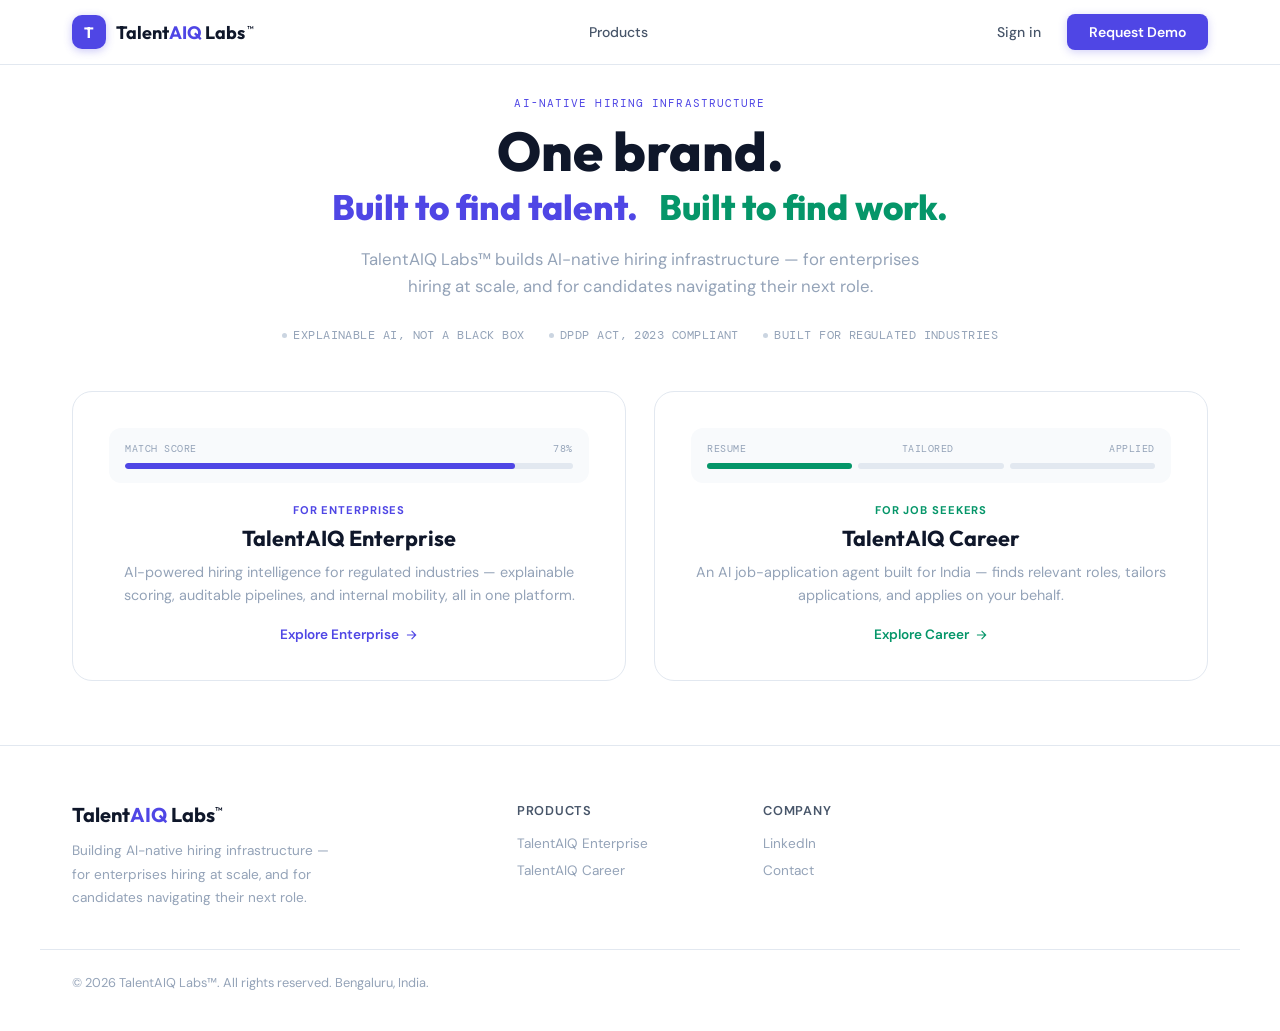
==== commit 5622119d: "fix: correct OG meta tags per page (Labs/Enterprise/Career), remove fork-line SVG, widen card grid" ====
--- a/index.html
+++ b/index.html
@@ -6,8 +6,8 @@
 <title>TalentAIQ — AI Recruitment for Banks, NBFCs & Regulated Enterprises</title>
 <meta name="description" content="Find, hire, and grow talent in regulated enterprises. Explainable AI scoring, compliance-ready workflows, internal mobility — one platform."/>
 <meta property="og:type" content="website"/>
-<meta property="og:title" content="TalentAIQ - AI Recruitment for Regulated Enterprises"/>
-<meta property="og:description" content="AI-powered hiring decisions you can explain, audit, and defend. Built for banks, NBFCs, insurance, pharma, and any regulated enterprise."/>
+<meta property="og:title" content="TalentAIQ Labs — AI-Native Hiring Infrastructure"/>
+<meta property="og:description" content="Building AI-native hiring infrastructure — TalentAIQ Enterprise for regulated industries, TalentAIQ Career for job seekers in India."/>
 <meta property="og:url" content="https://www.talentaiq.in"/>
 <meta property="og:image" content="https://www.talentaiq.in/og-image.png"/>
 <meta property="og:site_name" content="TalentAIQ"/>
